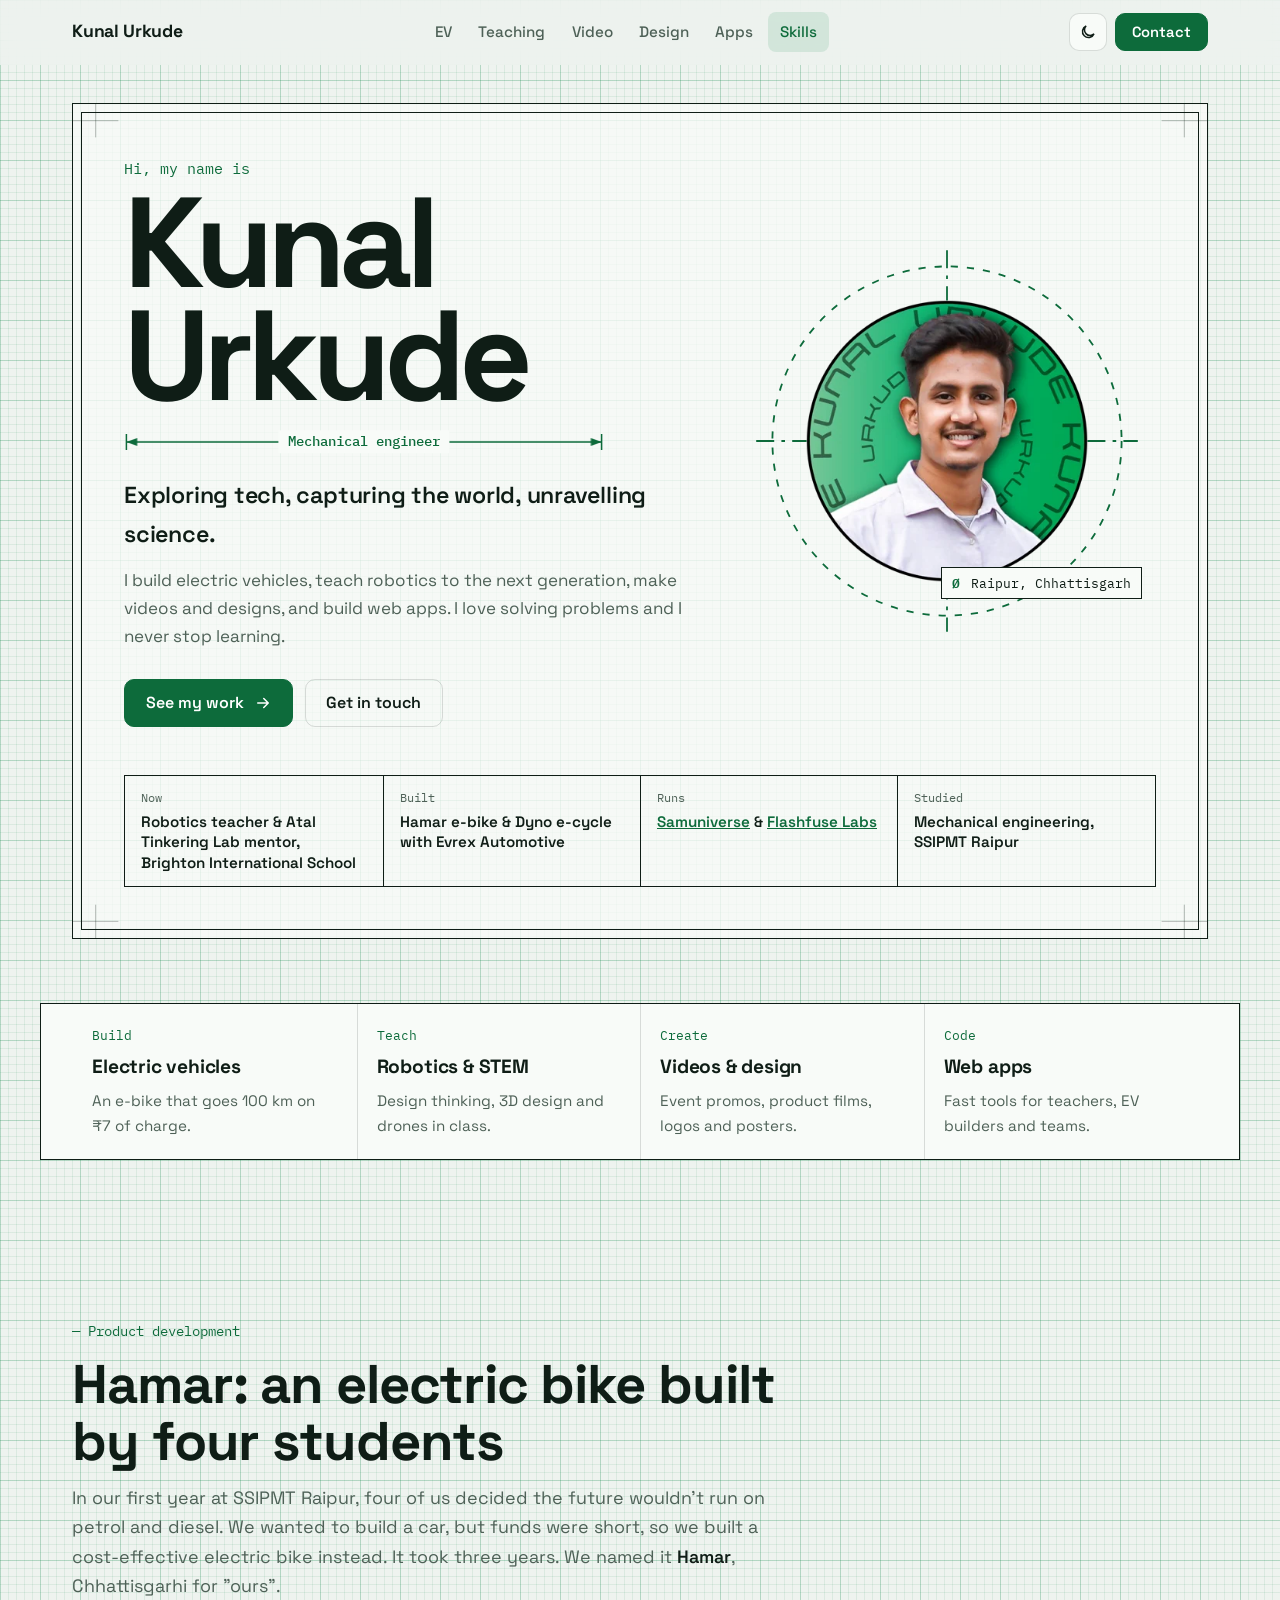
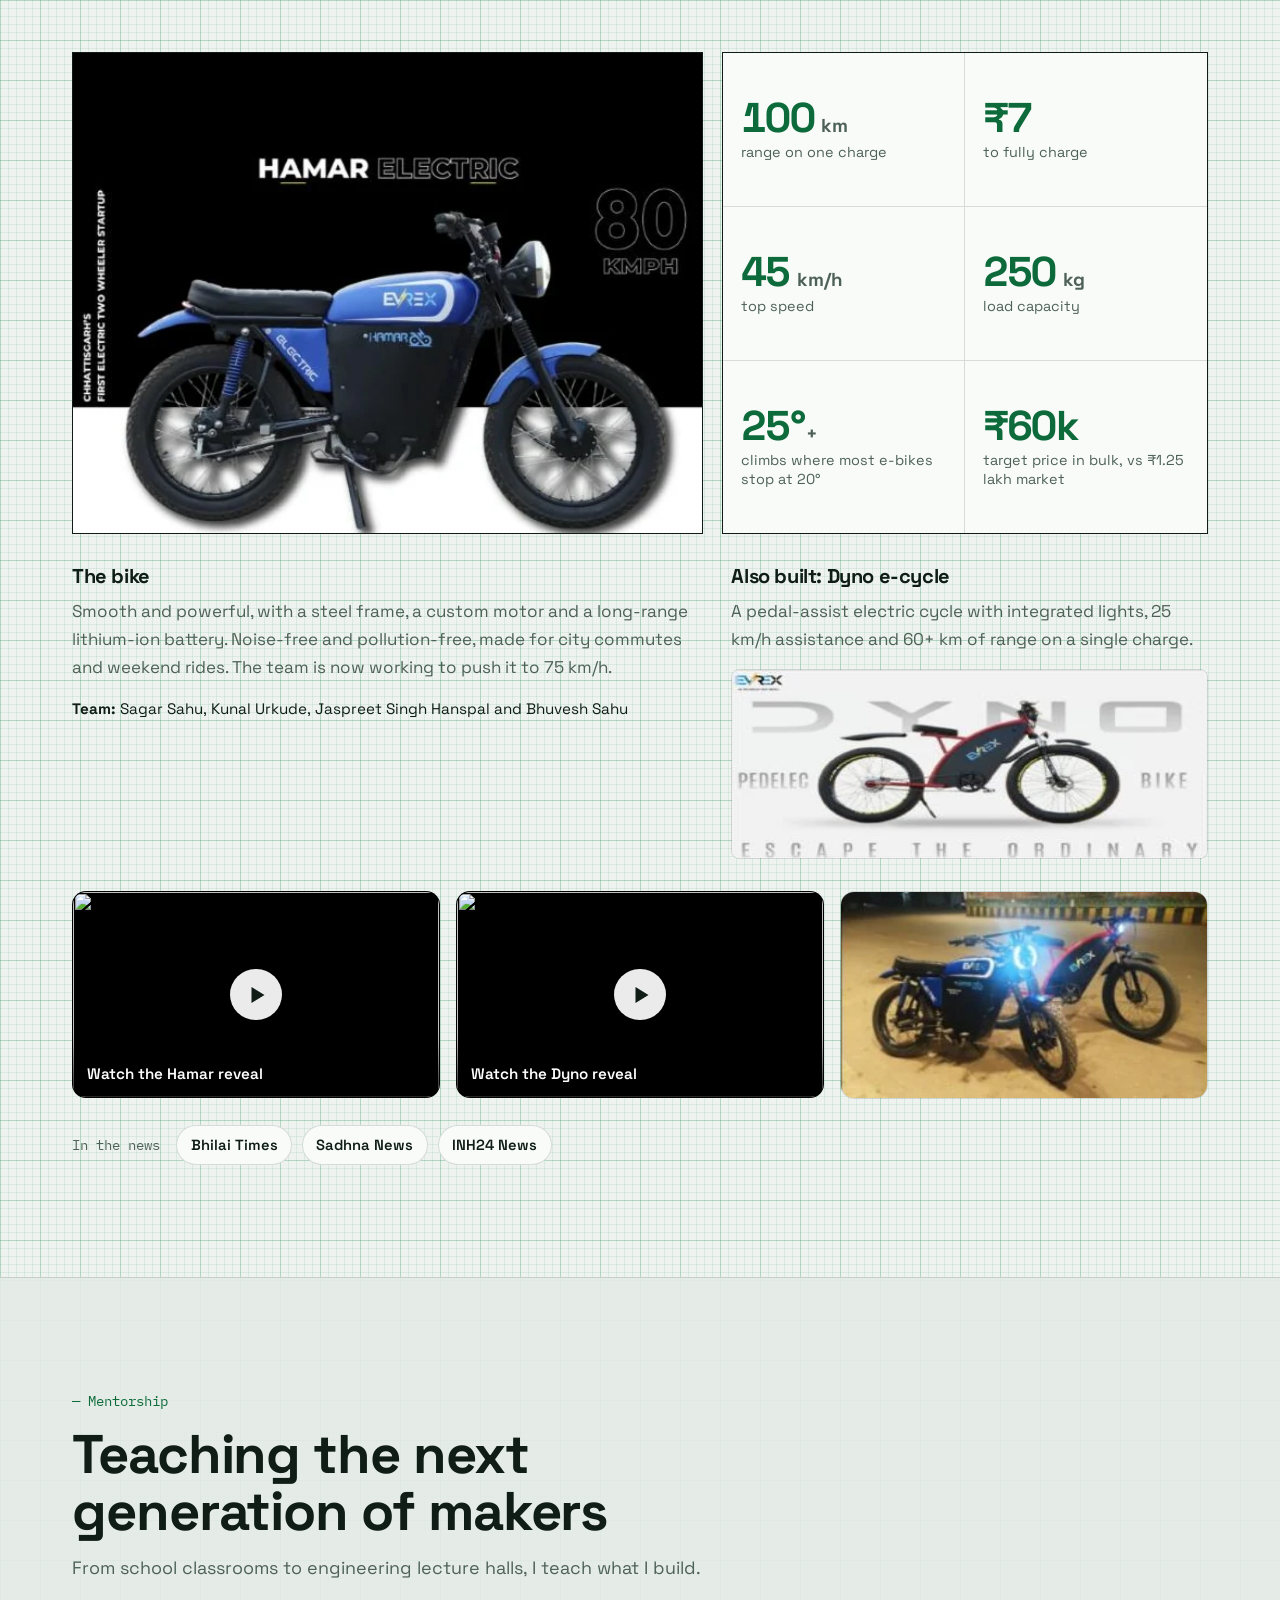
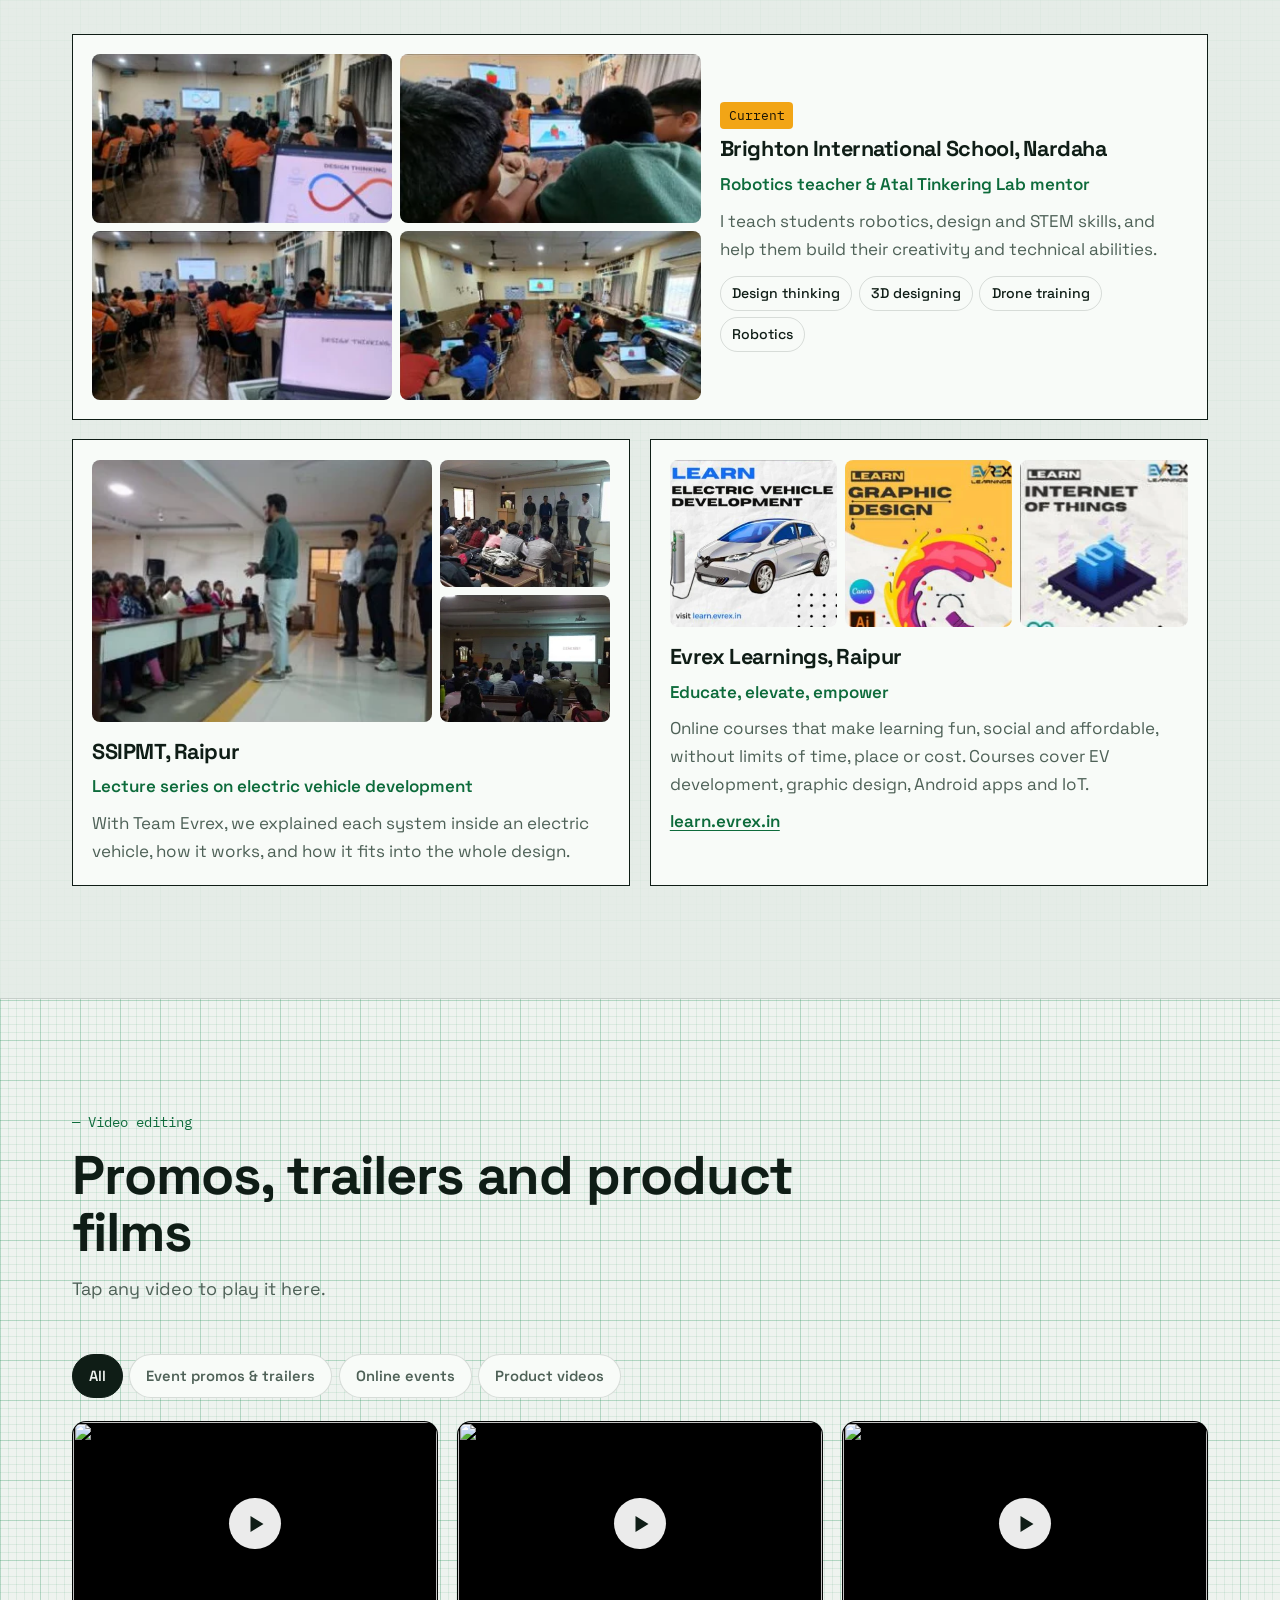
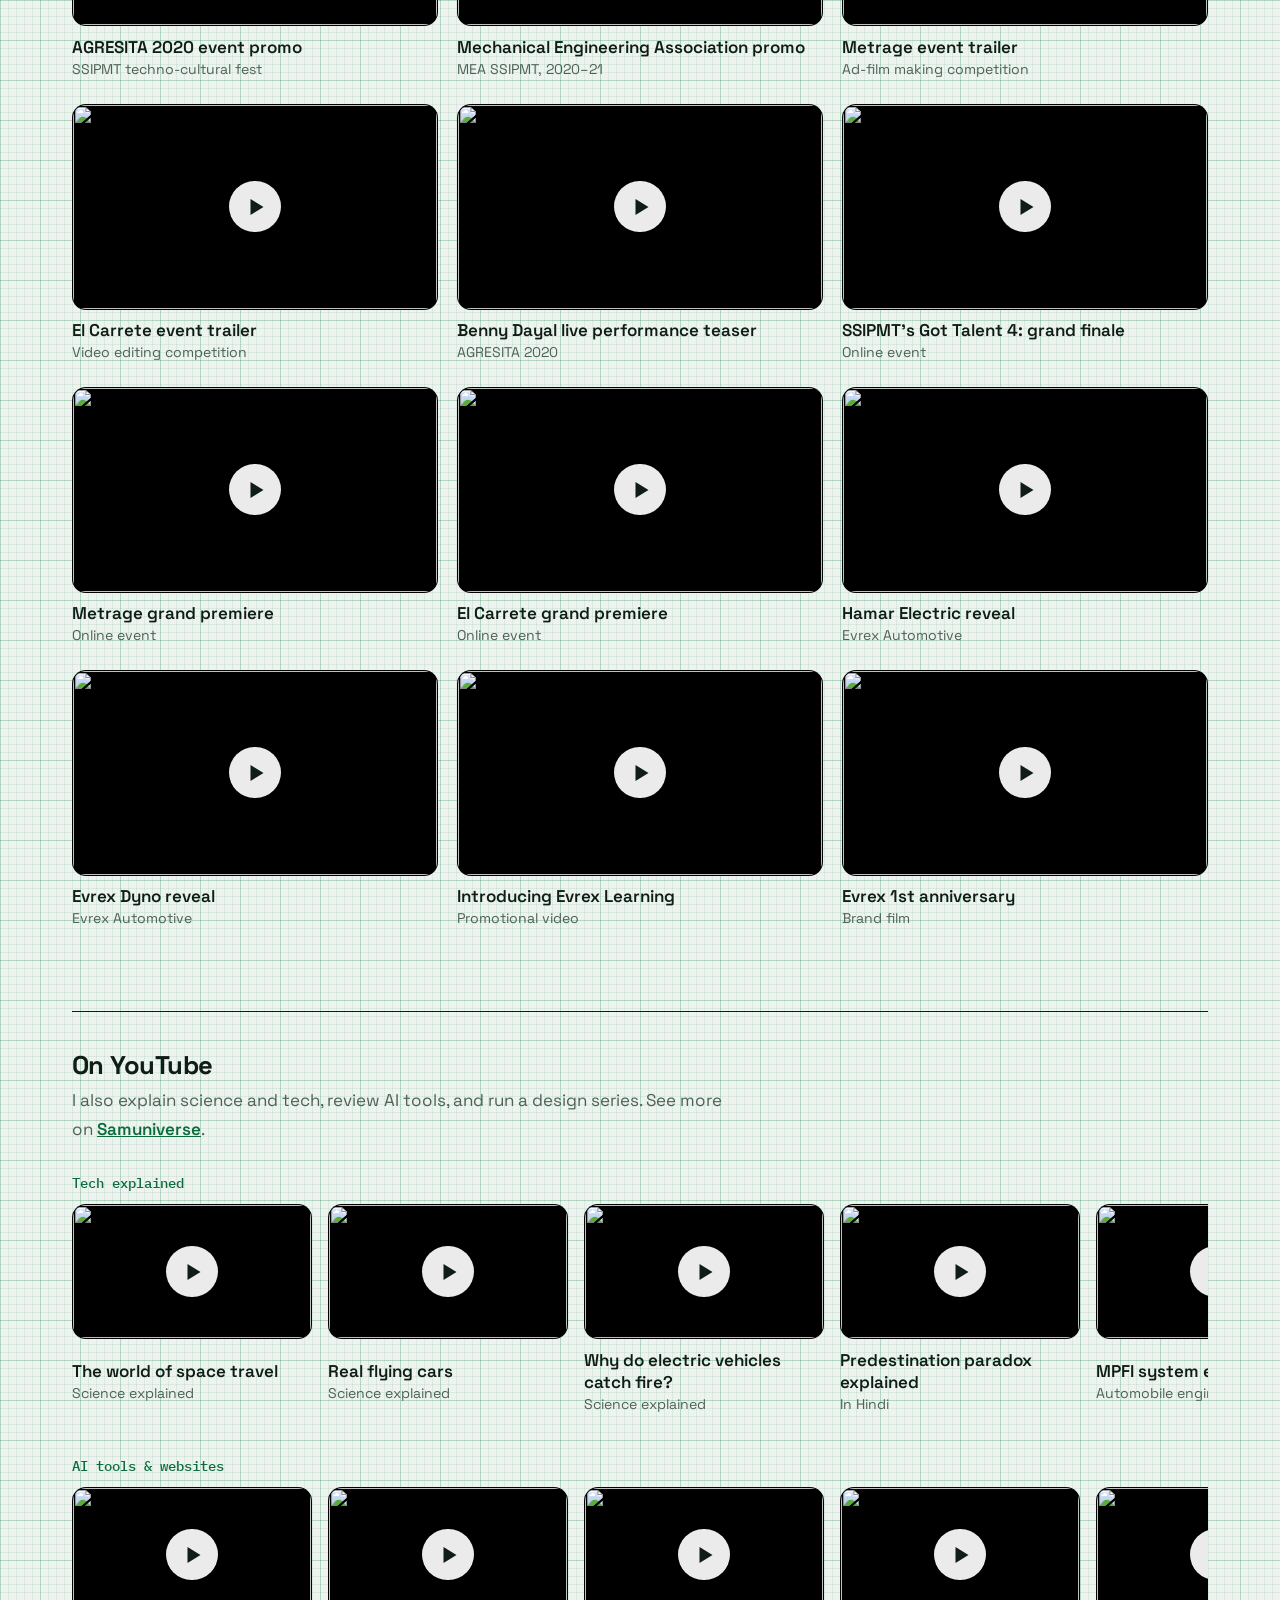
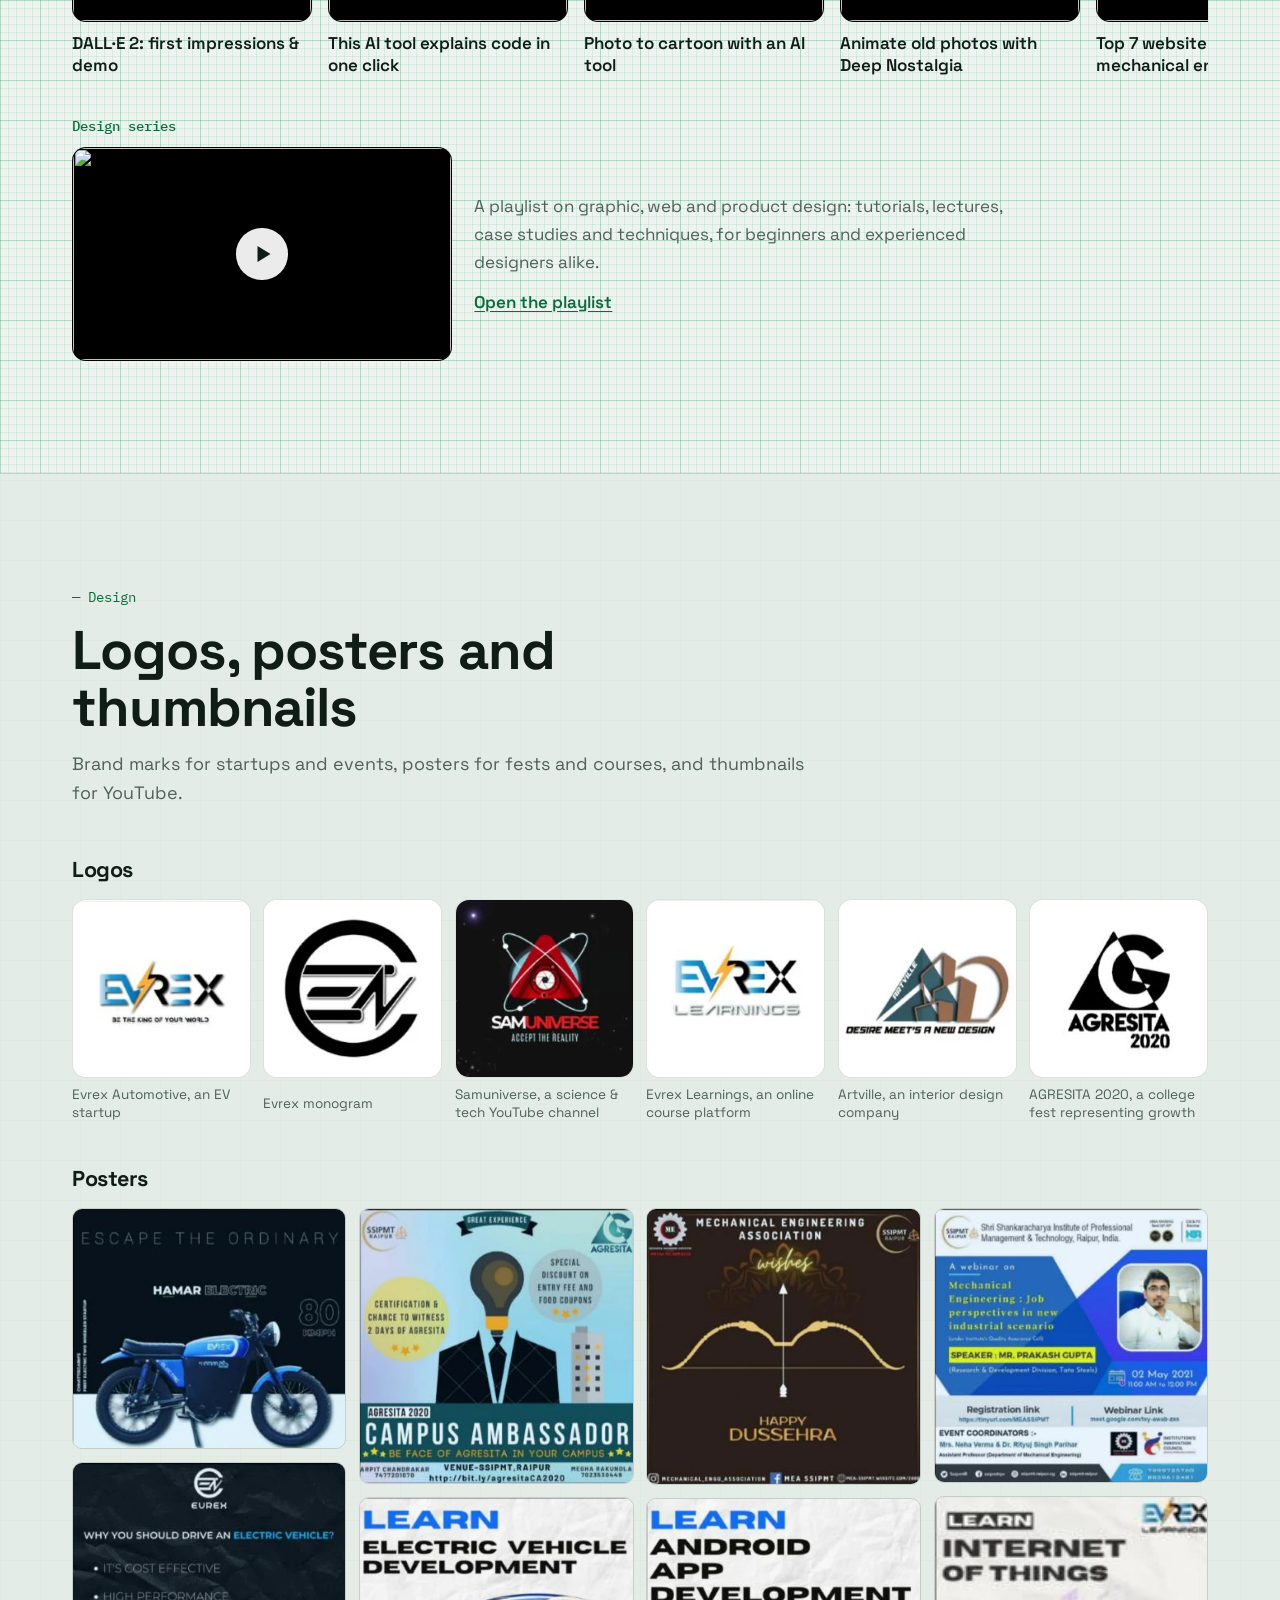
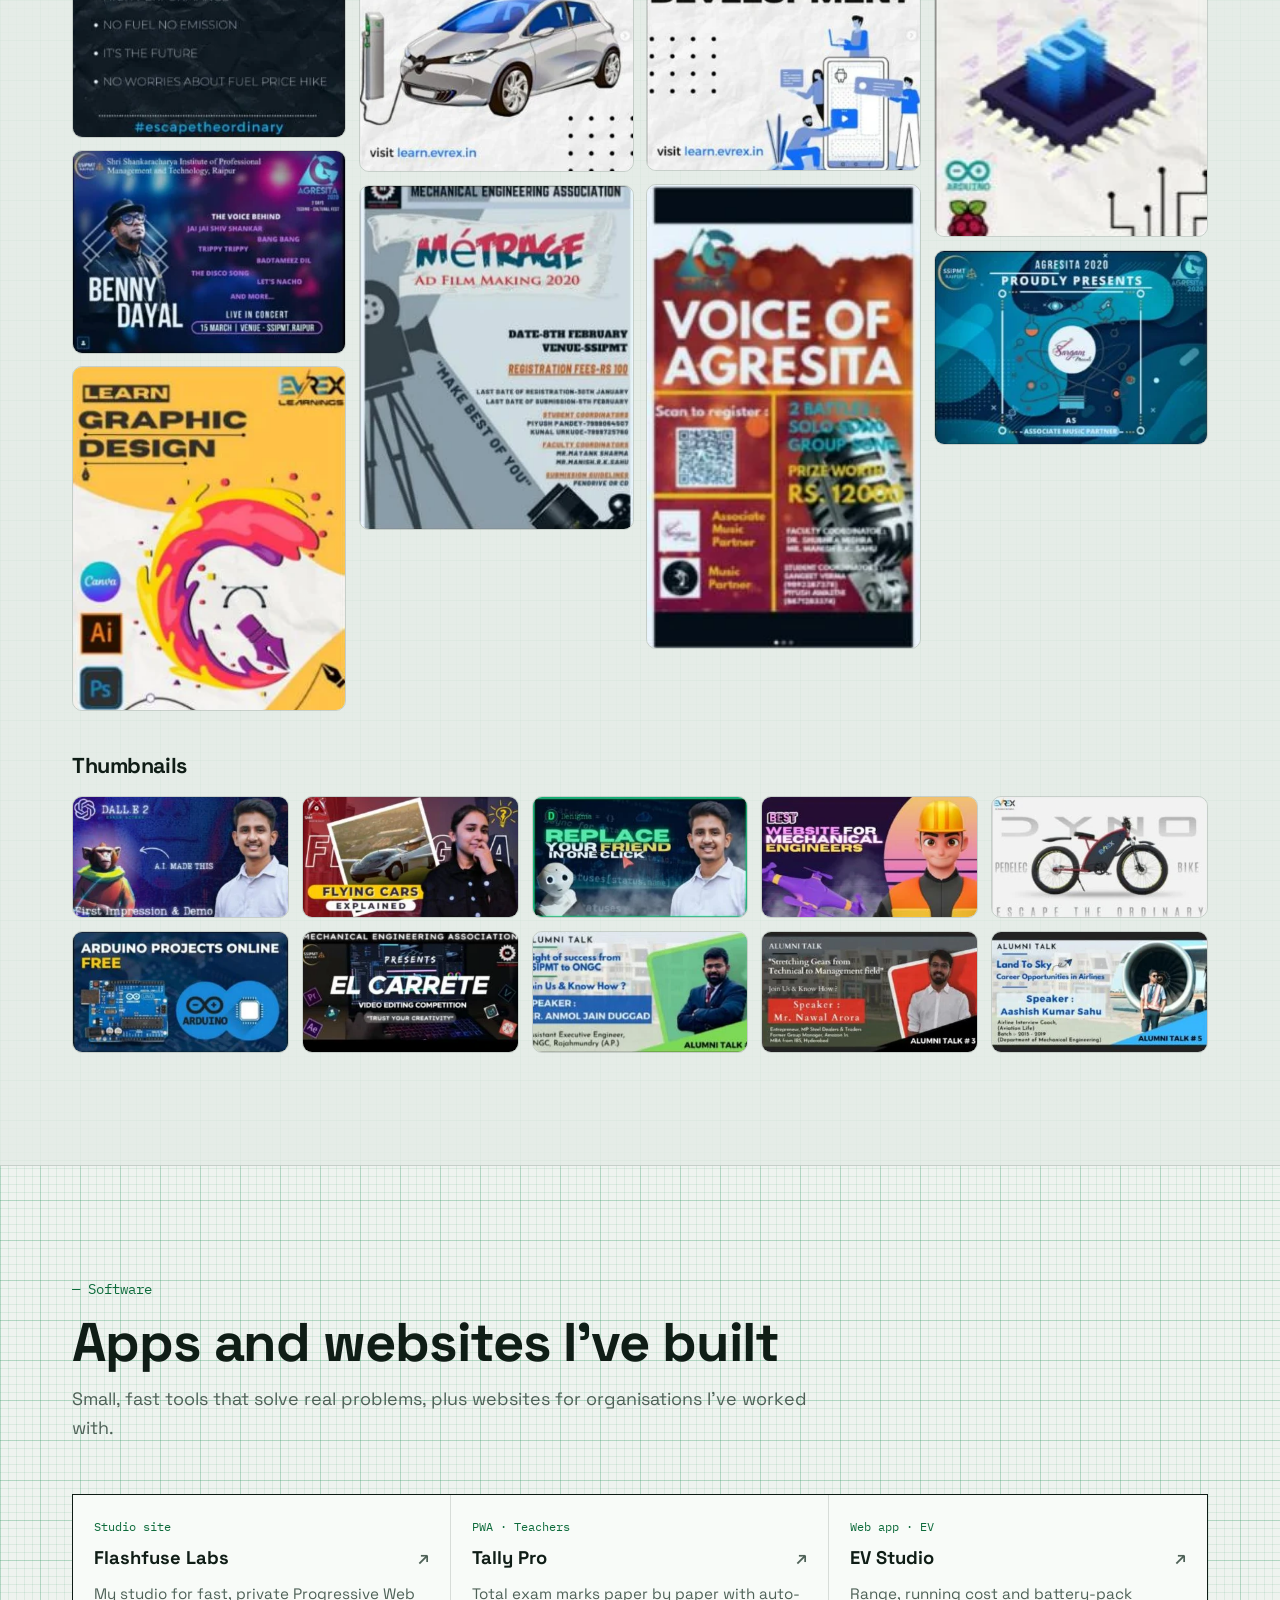
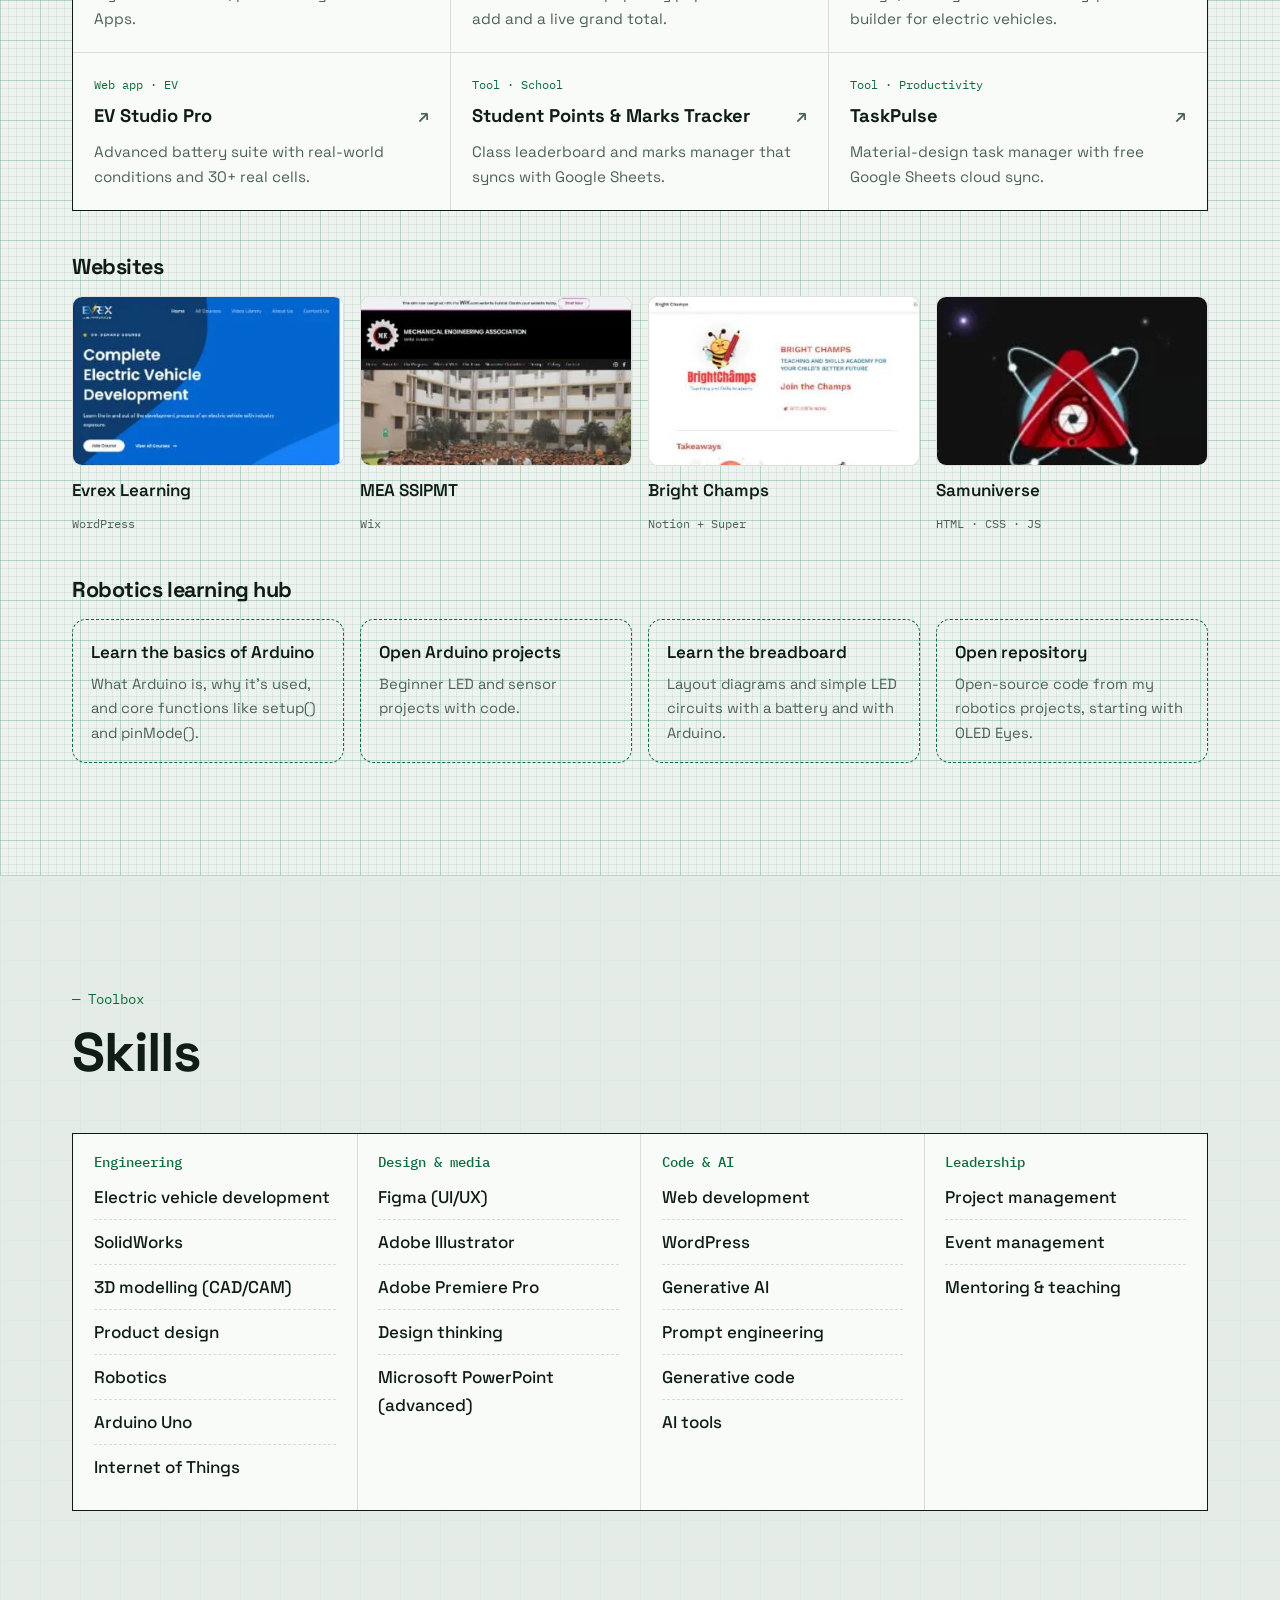
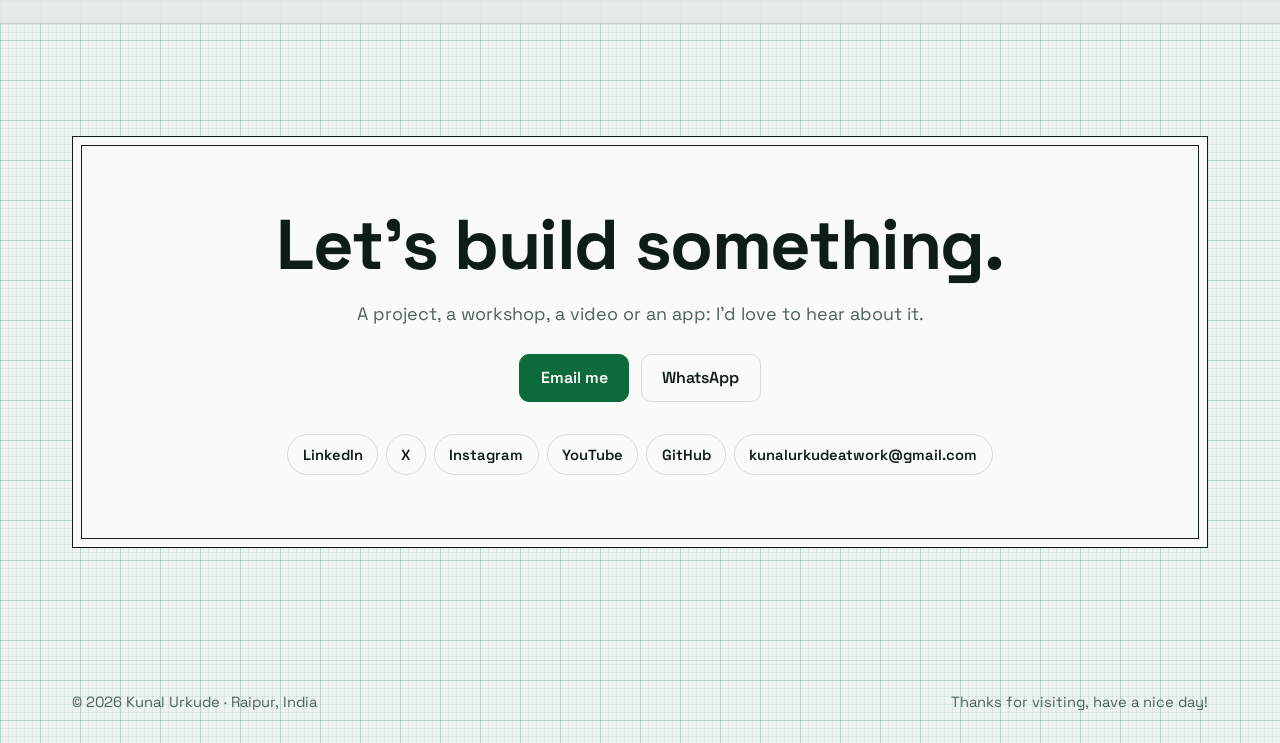
==== index.html @ 875d07e8 "Launch portfolio site Single-page portfolio rebuilt from the Notion site: EV product development (Ha" ====
<!doctype html>
<html lang="en">
<head>
  <meta charset="utf-8" />
  <meta name="viewport" content="width=device-width, initial-scale=1, viewport-fit=cover" />
  <title>Kunal Urkude — Mechanical engineer, maker & educator</title>
  <meta name="description" content="Kunal Urkude is a mechanical engineer from Raipur who builds electric vehicles, teaches robotics, makes videos and designs, and builds web apps. Exploring tech, capturing the world, unravelling science." />
  <meta name="author" content="Kunal Urkude" />
  <link rel="canonical" href="https://kunalurkude.github.io/Portfolio/" />
  <meta name="theme-color" content="#EEF3EF" media="(prefers-color-scheme: light)" />
  <meta name="theme-color" content="#08130D" media="(prefers-color-scheme: dark)" />
  <meta name="color-scheme" content="light dark" />

  <meta property="og:type" content="profile" />
  <meta property="og:title" content="Kunal Urkude — Mechanical engineer, maker & educator" />
  <meta property="og:description" content="I build electric vehicles, teach robotics, make videos and designs, and build web apps." />
  <meta property="og:image" content="https://kunalurkude.github.io/Portfolio/assets/og-image.jpg" />
  <meta property="og:url" content="https://kunalurkude.github.io/Portfolio/" />
  <meta name="twitter:card" content="summary_large_image" />

  <link rel="icon" href="assets/favicon.png" type="image/png" />
  <link rel="apple-touch-icon" href="assets/apple-touch-icon.png" />
  <link rel="preconnect" href="https://fonts.googleapis.com" />
  <link rel="preconnect" href="https://fonts.gstatic.com" crossorigin />
  <link href="https://fonts.googleapis.com/css2?family=Space+Grotesk:wght@400;500;600;700&family=IBM+Plex+Mono:wght@400;500&display=swap" rel="stylesheet" />
  <link rel="stylesheet" href="css/style.css?v=1" />
  <script>try{const t=localStorage.getItem("ku-theme");if(t)document.documentElement.dataset.theme=t}catch(e){}</script>

  <script type="application/ld+json">
  {
    "@context": "https://schema.org",
    "@type": "Person",
    "name": "Kunal Urkude",
    "jobTitle": "Mechanical engineer, Robotics teacher & Atal Tinkering Lab mentor",
    "address": { "@type": "PostalAddress", "addressLocality": "Raipur", "addressRegion": "Chhattisgarh", "addressCountry": "IN" },
    "alumniOf": "Shri Shankaracharya Institute of Professional Management and Technology, Raipur",
    "url": "https://kunalurkude.github.io/Portfolio/",
    "sameAs": ["https://www.linkedin.com/in/kunalurkude", "https://twitter.com/kunalurkude7", "https://instagram.com/kunal_mov", "https://github.com/kunalurkude", "https://www.youtube.com/channel/UCiCt3Yi_ekvfp7gOpF6hScQ"]
  }
  </script>
</head>
<body>
  <a class="skip" href="#main">Skip to content</a>

  <header class="nav" id="nav">
    <div class="wrap nav__inner">
      <a class="nav__name" href="#top">Kunal Urkude</a>
      <nav class="nav__links" aria-label="Sections">
        <a href="#ev">EV</a>
        <a href="#teaching">Teaching</a>
        <a href="#media">Video</a>
        <a href="#design">Design</a>
        <a href="#apps">Apps</a>
        <a href="#skills">Skills</a>
      </nav>
      <div class="nav__end">
        <button class="icon-btn" id="themeBtn" aria-label="Switch to dark theme">
          <svg viewBox="0 0 24 24" class="i-moon"><path d="M20 14.5A8 8 0 1 1 9.5 4a6.5 6.5 0 0 0 10.5 10.5z"/></svg>
          <svg viewBox="0 0 24 24" class="i-sun"><circle cx="12" cy="12" r="4"/><path d="M12 2v2M12 20v2M4.9 4.9l1.4 1.4M17.7 17.7l1.4 1.4M2 12h2M20 12h2M4.9 19.1l1.4-1.4M17.7 6.3l1.4-1.4"/></svg>
        </button>
        <a class="btn btn--sm" href="#contact">Contact</a>
        <button class="icon-btn burger" id="burger" aria-label="Open menu" aria-expanded="false" aria-controls="menu"><span></span><span></span></button>
      </div>
    </div>
    <nav class="menu" id="menu" hidden aria-label="Mobile">
      <a href="#ev">EV projects</a><a href="#teaching">Teaching</a><a href="#media">Video</a><a href="#design">Design</a><a href="#apps">Apps</a><a href="#skills">Skills</a><a href="#contact">Contact</a>
    </nav>
  </header>

  <main id="main">
    <!-- HERO: a drawing sheet -->
    <section class="hero" id="top">
      <div class="wrap">
        <div class="sheet">
          <svg class="sheet__marks" aria-hidden="true" preserveAspectRatio="none" viewBox="0 0 100 100"><path d="M2 0v4M0 2h4M98 0v4M100 2h-4M2 100v-4M0 98h4M98 100v-4M100 98h-4"/></svg>

          <div class="hero__grid">
            <div class="hero__copy">
              <p class="hello">Hi, my name is</p>
              <h1 class="hero__name">Kunal<br />Urkude</h1>
              <!-- dimension line under the name -->
              <div class="dim" aria-hidden="true">
                <svg viewBox="0 0 400 24" preserveAspectRatio="none"><path class="dim__line" d="M2 12H398M2 4v16M398 4v16"/><path class="dim__arrow" d="M2 12l9-4v8zM398 12l-9-4v8z"/></svg>
                <span>Mechanical engineer</span>
              </div>
              <p class="hero__tag">Exploring tech, capturing the world, unravelling science.</p>
              <p class="hero__lede">I build electric vehicles, teach robotics to the next generation, make videos and designs, and build web apps. I love solving problems and I never stop learning.</p>
              <div class="hero__ctas">
                <a class="btn" href="#ev">See my work <svg viewBox="0 0 24 24"><path d="M5 12h14M13 6l6 6-6 6"/></svg></a>
                <a class="btn btn--ghost" href="#contact">Get in touch</a>
              </div>
            </div>

            <figure class="portrait">
              <svg class="portrait__marks" viewBox="0 0 200 200" aria-hidden="true"><circle cx="100" cy="100" r="97"/><path d="M100 -6v28M100 178v28M-6 100h28M178 100h28"/></svg>
              <img src="assets/kunal.webp" alt="Kunal Urkude smiling, in a white shirt" width="400" height="400" />
              <figcaption class="leader"><span>Ø</span> Raipur, Chhattisgarh</figcaption>
            </figure>
          </div>

          <!-- title block, like the corner of an engineering drawing -->
          <dl class="titleblock">
            <div><dt>Now</dt><dd>Robotics teacher &amp; Atal Tinkering Lab mentor, Brighton International School</dd></div>
            <div><dt>Built</dt><dd>Hamar e-bike &amp; Dyno e-cycle with Evrex Automotive</dd></div>
            <div><dt>Runs</dt><dd><a href="https://kunalurkude.github.io/Samuniverse/">Samuniverse</a> &amp; <a href="https://kunalurkude.github.io/flashfuse/">Flashfuse Labs</a></dd></div>
            <div><dt>Studied</dt><dd>Mechanical engineering, SSIPMT Raipur</dd></div>
          </dl>
        </div>
      </div>
    </section>

    <!-- WHAT I DO -->
    <section class="section section--tight" aria-label="What I do">
      <div class="wrap hats">
        <a class="hat" href="#ev"><span class="hat__k">Build</span><strong>Electric vehicles</strong><span>An e-bike that goes 100 km on ₹7 of charge.</span></a>
        <a class="hat" href="#teaching"><span class="hat__k">Teach</span><strong>Robotics &amp; STEM</strong><span>Design thinking, 3D design and drones in class.</span></a>
        <a class="hat" href="#media"><span class="hat__k">Create</span><strong>Videos &amp; design</strong><span>Event promos, product films, logos and posters.</span></a>
        <a class="hat" href="#apps"><span class="hat__k">Code</span><strong>Web apps</strong><span>Fast tools for teachers, EV builders and teams.</span></a>
      </div>
    </section>

    <!-- EV -->
    <section class="section" id="ev">
      <div class="wrap">
        <header class="head">
          <p class="kicker">Product development</p>
          <h2 class="h2">Hamar: an electric bike built by four students</h2>
          <p class="lede">In our first year at SSIPMT Raipur, four of us decided the future wouldn't run on petrol and diesel. We wanted to build a car, but funds were short, so we built a cost-effective electric bike instead. It took three years. We named it <em>Hamar</em>, Chhattisgarhi for "ours".</p>
        </header>

        <div class="case">
          <figure class="case__hero">
            <img src="assets/work/hamar.webp" alt="Hamar Electric, a blue Evrex electric motorbike" width="579" height="442" loading="lazy" />
          </figure>
          <div class="specs" role="list" aria-label="Hamar specifications">
            <div role="listitem"><b>100<small> km</small></b><span>range on one charge</span></div>
            <div role="listitem"><b>₹7</b><span>to fully charge</span></div>
            <div role="listitem"><b>45<small> km/h</small></b><span>top speed</span></div>
            <div role="listitem"><b>250<small> kg</small></b><span>load capacity</span></div>
            <div role="listitem"><b>25°<small>+</small></b><span>climbs where most e-bikes stop at 20°</span></div>
            <div role="listitem"><b>₹60k</b><span>target price in bulk, vs ₹1.25 lakh market</span></div>
          </div>
        </div>

        <div class="case-notes">
          <div>
            <h3>The bike</h3>
            <p>Smooth and powerful, with a steel frame, a custom motor and a long-range lithium-ion battery. Noise-free and pollution-free, made for city commutes and weekend rides. The team is now working to push it to 75 km/h.</p>
            <p class="team"><b>Team:</b> Sagar Sahu, Kunal Urkude, Jaspreet Singh Hanspal and Bhuvesh Sahu</p>
          </div>
          <div>
            <h3>Also built: Dyno e-cycle</h3>
            <p>A pedal-assist electric cycle with integrated lights, 25 km/h assistance and 60+ km of range on a single charge.</p>
            <img class="case-notes__img" src="assets/work/dyno.webp" alt="Evrex Dyno pedelec electric cycle" width="340" height="190" loading="lazy" />
          </div>
        </div>

        <div class="strip3">
          <button class="vcard" data-yt="U471wYBcINE" data-title="Hamar Electric reveal"><img src="https://i.ytimg.com/vi/U471wYBcINE/hqdefault.jpg" alt="" loading="lazy" /><span class="vcard__play"></span><span class="vcard__t">Watch the Hamar reveal</span></button>
          <button class="vcard" data-yt="xguco9tBNP4" data-title="Evrex Dyno reveal"><img src="https://i.ytimg.com/vi/xguco9tBNP4/hqdefault.jpg" alt="" loading="lazy" /><span class="vcard__play"></span><span class="vcard__t">Watch the Dyno reveal</span></button>
          <figure class="photo"><img src="assets/work/hamar-dyno-night.webp" alt="Hamar and Dyno parked at night with headlights on" width="306" height="228" loading="lazy" /></figure>
        </div>

        <div class="press">
          <p class="press__label">In the news</p>
          <a href="https://www.youtube.com/watch?v=X3bOM7lhWW8" target="_blank" rel="noopener">Bhilai Times</a>
          <a href="https://drive.google.com/file/d/150WWMIWDZ9TyK5T0y2TUC4wRJQJ6uIi4/view?usp=sharing" target="_blank" rel="noopener">Sadhna News</a>
          <a href="https://drive.google.com/file/d/1zXjqAypO81PN0Yun9saUqKymmYkRfyB6/view?usp=sharing" target="_blank" rel="noopener">INH24 News</a>
        </div>
      </div>
    </section>

    <!-- TEACHING -->
    <section class="section section--alt" id="teaching">
      <div class="wrap">
        <header class="head">
          <p class="kicker">Mentorship</p>
          <h2 class="h2">Teaching the next generation of makers</h2>
          <p class="lede">From school classrooms to engineering lecture halls, I teach what I build.</p>
        </header>

        <div class="teach">
          <article class="teach__item teach__item--lead">
            <div class="gallery gallery--4">
              <img src="assets/teach/brighton-1.webp" alt="Students in a design thinking class at Brighton International School" loading="lazy" width="333" height="186" />
              <img src="assets/teach/brighton-3.webp" alt="Students working on 3D designs on a laptop" loading="lazy" width="333" height="186" />
              <img src="assets/teach/brighton-2.webp" alt="Classroom with a design thinking slide" loading="lazy" width="333" height="186" />
              <img src="assets/teach/brighton-4.webp" alt="Students at laptops in the tinkering lab" loading="lazy" width="333" height="186" />
            </div>
            <div class="teach__body">
              <p class="when">Current</p>
              <h3>Brighton International School, Nardaha</h3>
              <p class="role">Robotics teacher &amp; Atal Tinkering Lab mentor</p>
              <p>I teach students robotics, design and STEM skills, and help them build their creativity and technical abilities.</p>
              <ul class="chips"><li>Design thinking</li><li>3D designing</li><li>Drone training</li><li>Robotics</li></ul>
            </div>
          </article>

          <article class="teach__item">
            <div class="gallery gallery--3">
              <img src="assets/teach/ssipmt-1.webp" alt="Team Evrex lecturing students at SSIPMT" loading="lazy" width="333" height="249" />
              <img src="assets/teach/ssipmt-2.webp" alt="Team Evrex presenting in a classroom" loading="lazy" width="333" height="249" />
              <img src="assets/teach/ssipmt-3.webp" alt="Lecture hall with an EV presentation on screen" loading="lazy" width="333" height="249" />
            </div>
            <div class="teach__body">
              <h3>SSIPMT, Raipur</h3>
              <p class="role">Lecture series on electric vehicle development</p>
              <p>With Team Evrex, we explained each system inside an electric vehicle, how it works, and how it fits into the whole design.</p>
            </div>
          </article>

          <article class="teach__item">
            <div class="gallery gallery--posters">
              <img src="assets/design/poster-learn-ev.webp" alt="Learn electric vehicle development course poster" loading="lazy" />
              <img src="assets/design/poster-learn-graphic-design.webp" alt="Learn graphic design course poster" loading="lazy" />
              <img src="assets/design/poster-learn-iot.webp" alt="Learn Internet of Things course poster" loading="lazy" />
            </div>
            <div class="teach__body">
              <h3>Evrex Learnings, Raipur</h3>
              <p class="role">Educate, elevate, empower</p>
              <p>Online courses that make learning fun, social and affordable, without limits of time, place or cost. Courses cover EV development, graphic design, Android apps and IoT.</p>
              <a class="link" href="https://learn.evrex.in/" target="_blank" rel="noopener">learn.evrex.in</a>
            </div>
          </article>
        </div>
      </div>
    </section>

    <!-- VIDEO -->
    <section class="section" id="media">
      <div class="wrap">
        <header class="head">
          <p class="kicker">Video editing</p>
          <h2 class="h2">Promos, trailers and product films</h2>
          <p class="lede">Tap any video to play it here.</p>
        </header>
        <div class="tabs" role="tablist" aria-label="Video categories" id="videoTabs"></div>
        <div class="vgrid" id="videoGrid"></div>

        <div class="channel">
          <div class="channel__head">
            <h3>On YouTube</h3>
            <p>I also explain science and tech, review AI tools, and run a design series. See more on <a href="https://kunalurkude.github.io/Samuniverse/">Samuniverse</a>.</p>
          </div>
          <h4 class="sub">Tech explained</h4>
          <div class="vrow" id="explainers"></div>
          <h4 class="sub">AI tools &amp; websites</h4>
          <div class="vrow" id="aiVideos"></div>
          <h4 class="sub">Design series</h4>
          <div class="series">
            <button class="vcard" data-yt="QusLx4QMxOQ" data-title="Why is design important? Episode 1"><img src="https://i.ytimg.com/vi/QusLx4QMxOQ/hqdefault.jpg" alt="" loading="lazy" /><span class="vcard__play"></span></button>
            <div>
              <p>A playlist on graphic, web and product design: tutorials, lectures, case studies and techniques, for beginners and experienced designers alike.</p>
              <a class="link" href="https://www.youtube.com/playlist?list=PLbzgg1GuNEKTQ4NoSkpMSBcY4HU68FoLZ" target="_blank" rel="noopener">Open the playlist</a>
            </div>
          </div>
        </div>
      </div>
    </section>

    <!-- DESIGN -->
    <section class="section section--alt" id="design">
      <div class="wrap">
        <header class="head">
          <p class="kicker">Design</p>
          <h2 class="h2">Logos, posters and thumbnails</h2>
          <p class="lede">Brand marks for startups and events, posters for fests and courses, and thumbnails for YouTube.</p>
        </header>
        <h3 class="h3">Logos</h3>
        <div class="logos" id="logos"></div>
        <h3 class="h3">Posters</h3>
        <div class="posters" id="posters"></div>
        <h3 class="h3">Thumbnails</h3>
        <div class="thumbs" id="thumbs"></div>
      </div>
    </section>

    <!-- APPS -->
    <section class="section" id="apps">
      <div class="wrap">
        <header class="head">
          <p class="kicker">Software</p>
          <h2 class="h2">Apps and websites I've built</h2>
          <p class="lede">Small, fast tools that solve real problems, plus websites for organisations I've worked with.</p>
        </header>
        <div class="apps" id="appList"></div>
        <h3 class="h3">Websites</h3>
        <div class="sites" id="siteList"></div>
        <h3 class="h3">Robotics learning hub</h3>
        <div class="robo" id="robotics"></div>
      </div>
    </section>

    <!-- SKILLS -->
    <section class="section section--alt" id="skills">
      <div class="wrap">
        <header class="head">
          <p class="kicker">Toolbox</p>
          <h2 class="h2">Skills</h2>
        </header>
        <div class="skills" id="skillList"></div>
      </div>
    </section>

    <!-- CONTACT -->
    <section class="section contact" id="contact">
      <div class="wrap">
        <div class="contact__card">
          <h2 class="h2">Let's build something.</h2>
          <p class="lede">A project, a workshop, a video or an app: I'd love to hear about it.</p>
          <div class="contact__actions">
            <a class="btn" id="mailBtn" href="#">Email me</a>
            <a class="btn btn--ghost" id="waBtn" href="#" target="_blank" rel="noopener">WhatsApp</a>
          </div>
          <ul class="socials" id="socials"></ul>
        </div>
      </div>
    </section>
  </main>

  <footer class="footer">
    <div class="wrap footer__inner">
      <p>© <span id="year"></span> Kunal Urkude · Raipur, India</p>
      <p>Thanks for visiting, have a nice day!</p>
    </div>
  </footer>

  <dialog class="modal" id="modal" aria-label="Video player">
    <button class="modal__close" id="modalClose" aria-label="Close video"><svg viewBox="0 0 24 24"><path d="M6 6l12 12M18 6 6 18"/></svg></button>
    <div class="modal__frame" id="modalFrame"></div>
    <p class="modal__title" id="modalTitle"></p>
  </dialog>

  <dialog class="lightbox" id="lightbox" aria-label="Image viewer">
    <button class="modal__close" id="lbClose" aria-label="Close image"><svg viewBox="0 0 24 24"><path d="M6 6l12 12M18 6 6 18"/></svg></button>
    <img id="lbImg" alt="" />
  </dialog>

  <script src="js/data.js?v=1"></script>
  <script src="js/main.js?v=1"></script>
</body>
</html>
---- css/style.css ----
/* ============================================================
   Kunal Urkude — portfolio
   Concept: an engineering drawing sheet. Drafting paper with a
   fine grid, green "ink" taken from Kunal's profile photo, an
   amber accent from the Evrex lightning bolt, dimension lines
   and a title block. Light = paper, dark = blueprint.
   ============================================================ */

:root {
  --paper: #EEF3EF;
  --paper-2: #E4ECE6;
  --card: #F8FBF8;
  --ink: #0F1D16;
  --muted: #4E6157;
  --green: #148A4E;
  --green-ink: #0D6B3B;      /* AA on paper */
  --amber: #F2A516;
  --grid: rgba(20, 138, 78, .09);
  --grid-strong: rgba(20, 138, 78, .2);
  --line: rgba(15, 29, 22, .14);
  --shadow: 0 1px 0 rgba(255,255,255,.7) inset, 0 18px 40px -26px rgba(15, 29, 22, .35);

  --display: "Space Grotesk", "Segoe UI", system-ui, sans-serif;
  --mono: "IBM Plex Mono", ui-monospace, monospace;
  --ease: cubic-bezier(.32, .72, 0, 1);
  --ease-out: cubic-bezier(.22, 1, .36, 1);
  --r: 14px;
  --max: 1200px;
  --gutter: clamp(1rem, 4vw, 2rem);
}
@media (prefers-color-scheme: dark) {
  :root:not([data-theme="light"]) {
    --paper: #08130D; --paper-2: #0C1B13; --card: #0F2118; --ink: #E3F1E8; --muted: #9DB5A7;
    --green: #3DD68C; --green-ink: #57E19C; --grid: rgba(61, 214, 140, .07); --grid-strong: rgba(61, 214, 140, .18);
    --line: rgba(227, 241, 232, .14); --shadow: 0 18px 40px -26px rgba(0, 0, 0, .8);
  }
}
:root[data-theme="dark"] {
  --paper: #08130D; --paper-2: #0C1B13; --card: #0F2118; --ink: #E3F1E8; --muted: #9DB5A7;
  --green: #3DD68C; --green-ink: #57E19C; --grid: rgba(61, 214, 140, .07); --grid-strong: rgba(61, 214, 140, .18);
  --line: rgba(227, 241, 232, .14); --shadow: 0 18px 40px -26px rgba(0, 0, 0, .8);
}

*, *::before, *::after { box-sizing: border-box; }
html { -webkit-tap-highlight-color: transparent; -webkit-text-size-adjust: 100%; scroll-behavior: smooth; scroll-padding-top: 5rem; }
body {
  margin: 0; color: var(--ink); background-color: var(--paper);
  /* drafting grid: fine 8px + bold 40px */
  background-image:
    linear-gradient(var(--grid-strong) 1px, transparent 1px), linear-gradient(90deg, var(--grid-strong) 1px, transparent 1px),
    linear-gradient(var(--grid) 1px, transparent 1px), linear-gradient(90deg, var(--grid) 1px, transparent 1px);
  background-size: 40px 40px, 40px 40px, 8px 8px, 8px 8px;
  font: 400 1.0625rem/1.65 var(--display);
  overflow-x: hidden; -webkit-font-smoothing: antialiased;
  transition: background-color .4s var(--ease-out), color .4s var(--ease-out);
}
img, svg { display: block; max-width: 100%; }
a { color: inherit; }
h1, h2, h3, h4 { margin: 0; font-weight: 700; letter-spacing: -.02em; line-height: 1.05; }
p { margin: 0; }
button { font: inherit; color: inherit; }
button, a { touch-action: manipulation; }
button, .btn { -webkit-user-select: none; user-select: none; }
:focus-visible { outline: 2px solid var(--amber); outline-offset: 3px; border-radius: 6px; }
::selection { background: var(--green); color: #fff; }
.wrap { width: 100%; max-width: var(--max); margin-inline: auto; padding-inline: var(--gutter); }
.skip { position: absolute; left: 1rem; top: -4rem; z-index: 100; background: var(--green); color: #fff; padding: .6rem 1rem; border-radius: 8px; text-decoration: none; }
.skip:focus { top: 1rem; }

/* ---------- Buttons ---------- */
.btn {
  display: inline-flex; align-items: center; gap: .6rem; min-height: 3rem; padding: .7rem 1.3rem;
  border: 1.5px solid var(--green-ink); border-radius: 10px; background: var(--green-ink); color: #fff;
  font: 600 1rem/1 var(--display); text-decoration: none; cursor: pointer;
  transition: transform .3s var(--ease), background-color .25s var(--ease-out), color .25s var(--ease-out);
}
:root[data-theme="dark"] .btn:not(.btn--ghost) { color: #06120B; }
@media (prefers-color-scheme: dark) { :root:not([data-theme="light"]) .btn:not(.btn--ghost) { color: #06120B; } }
.btn svg { width: 18px; height: 18px; fill: none; stroke: currentColor; stroke-width: 2; stroke-linecap: round; stroke-linejoin: round; transition: transform .3s var(--ease); }
.btn--ghost { background: transparent; color: var(--ink); border-color: var(--line); }
.btn--sm { min-height: 2.4rem; padding: .45rem 1rem; font-size: .92rem; }
.btn:active { transform: scale(.97); }
@media (hover: hover) and (pointer: fine) {
  .btn:hover { transform: translateY(-2px); }
  .btn:hover svg { transform: translateX(3px); }
  .btn--ghost:hover { border-color: var(--green-ink); color: var(--green-ink); }
}
.icon-btn { display: grid; place-items: center; width: 2.4rem; height: 2.4rem; border: 1.5px solid var(--line); border-radius: 10px; background: var(--card); cursor: pointer; }
.icon-btn svg { width: 18px; height: 18px; fill: none; stroke: currentColor; stroke-width: 2; stroke-linecap: round; }
.i-sun { display: none; }
:root[data-theme="dark"] .i-sun { display: block; } :root[data-theme="dark"] .i-moon { display: none; }
@media (prefers-color-scheme: dark) { :root:not([data-theme="light"]) .i-sun { display: block; } :root:not([data-theme="light"]) .i-moon { display: none; } }
.link { color: var(--green-ink); font-weight: 600; text-underline-offset: 3px; }

/* ---------- Nav ---------- */
.nav { position: sticky; top: 0; z-index: 50; background: color-mix(in srgb, var(--paper) 85%, transparent); -webkit-backdrop-filter: blur(12px); backdrop-filter: blur(12px); border-bottom: 1px solid transparent; transition: border-color .3s var(--ease-out); padding-top: env(safe-area-inset-top); }
.nav.is-scrolled { border-bottom-color: var(--line); }
.nav__inner { display: flex; align-items: center; justify-content: space-between; gap: 1rem; height: 4rem; }
.nav__name { font-weight: 700; font-size: 1.1rem; text-decoration: none; letter-spacing: -.01em; }
.nav__links { display: flex; gap: .15rem; }
.nav__links a { padding: .45rem .75rem; border-radius: 8px; color: var(--muted); text-decoration: none; font-weight: 500; font-size: .95rem; transition: color .2s var(--ease-out), background-color .2s var(--ease-out); }
.nav__links a.is-current { color: var(--green-ink); background: color-mix(in srgb, var(--green) 12%, transparent); }
@media (hover: hover) and (pointer: fine) { .nav__links a:hover { color: var(--ink); } }
.nav__end { display: flex; gap: .5rem; align-items: center; }
.burger { display: none; position: relative; }
.burger span { position: absolute; left: 50%; top: 50%; width: 16px; height: 2px; margin-left: -8px; background: currentColor; border-radius: 2px; transition: transform .4s var(--ease); }
.burger span:first-child { transform: translateY(-3.5px); } .burger span:last-child { transform: translateY(3.5px); }
.burger[aria-expanded="true"] span:first-child { transform: rotate(45deg); } .burger[aria-expanded="true"] span:last-child { transform: rotate(-45deg); }
.menu { display: grid; padding: .3rem var(--gutter) 1rem; border-bottom: 1px solid var(--line); }
.menu[hidden] { display: none; }
.menu a { padding: .85rem 0; border-bottom: 1px solid var(--line); text-decoration: none; font-weight: 600; font-size: 1.15rem; }

/* ---------- Hero sheet ---------- */
.hero { padding-block: clamp(1.2rem, 3vw, 2.5rem) clamp(2rem, 5vw, 4rem); }
.sheet {
  position: relative; padding: clamp(1.5rem, 4vw, 3.5rem);
  border: 1.5px solid var(--ink); outline: 1px solid var(--ink); outline-offset: -10px;
  background: color-mix(in srgb, var(--card) 75%, transparent);
}
.sheet__marks { position: absolute; inset: 0; width: 100%; height: 100%; pointer-events: none; }
.sheet__marks path { fill: none; stroke: var(--ink); stroke-width: .3; vector-effect: non-scaling-stroke; }
.hero__grid { display: grid; grid-template-columns: 1.35fr 1fr; gap: clamp(1.5rem, 4vw, 4rem); align-items: center; }
.hello { font-family: var(--mono); font-size: .95rem; color: var(--green-ink); }
.hero__name { margin-top: .4rem; font-size: clamp(3.4rem, 10vw, 8.2rem); line-height: .88; letter-spacing: -.055em; font-weight: 700; }
.dim { position: relative; margin-top: 1.1rem; max-width: 30rem; color: var(--green-ink); }
.dim svg { width: 100%; height: 24px; }
.dim__line { fill: none; stroke: currentColor; stroke-width: 1.5; vector-effect: non-scaling-stroke; stroke-dasharray: 1000; stroke-dashoffset: 1000; }
.dim__arrow { fill: currentColor; opacity: 0; }
.dim span { position: absolute; left: 50%; top: 50%; transform: translate(-50%, -50%); padding: 0 .6rem; background: var(--card); font-family: var(--mono); font-size: .88rem; font-weight: 500; white-space: nowrap; opacity: 0; }
.is-ready .dim__line { animation: draw 1.2s var(--ease-out) .35s forwards; }
.is-ready .dim__arrow, .is-ready .dim span { animation: fade .5s var(--ease-out) 1.1s forwards; }
@keyframes draw { to { stroke-dashoffset: 0; } }
@keyframes fade { to { opacity: 1; } }
.hero__tag { margin-top: 1.4rem; font-size: clamp(1.15rem, 2vw, 1.45rem); font-weight: 600; letter-spacing: -.01em; }
.hero__lede { margin-top: .8rem; max-width: 36rem; color: var(--muted); }
.hero__ctas { margin-top: 1.8rem; display: flex; flex-wrap: wrap; gap: .7rem; }

.portrait { position: relative; margin: 0; justify-self: center; width: min(100%, 360px); aspect-ratio: 1; }
.portrait img { position: absolute; inset: 7%; width: 86%; height: 86%; object-fit: cover; border-radius: 50%; }
.portrait__marks { position: absolute; inset: 0; width: 100%; height: 100%; overflow: visible; }
.portrait__marks circle, .portrait__marks path { fill: none; stroke: var(--green-ink); stroke-width: 1; stroke-dasharray: 4 5; }
.portrait__marks path { stroke-dasharray: 10 4 2 4; }
.is-ready .portrait__marks { animation: spin 40s linear infinite; }
@keyframes spin { to { transform: rotate(360deg); } }
.leader { position: absolute; right: -4%; bottom: 6%; padding: .3rem .6rem; background: var(--card); border: 1px solid var(--ink); font-family: var(--mono); font-size: .8rem; white-space: nowrap; }
.leader span { color: var(--green-ink); font-weight: 600; margin-right: .2rem; }

/* title block */
.titleblock { margin: clamp(1.8rem, 4vw, 3rem) 0 0; display: grid; grid-template-columns: repeat(4, 1fr); border: 1.5px solid var(--ink); }
.titleblock > div { padding: .8rem 1rem; border-left: 1px solid var(--ink); }
.titleblock > div:first-child { border-left: 0; }
.titleblock dt { font-family: var(--mono); font-size: .74rem; color: var(--muted); margin-bottom: .25rem; }
.titleblock dd { margin: 0; font-weight: 600; font-size: .95rem; line-height: 1.35; }
.titleblock a { color: var(--green-ink); }

/* load sequence */
.hero__copy > *, .portrait, .titleblock { opacity: 0; transform: translateY(14px); }
.is-ready .hero__copy > *, .is-ready .portrait, .is-ready .titleblock { animation: rise .8s var(--ease) forwards; }
.is-ready .hero__copy > :nth-child(2) { animation-delay: .06s; } .is-ready .hero__copy > :nth-child(3) { animation-delay: .12s; }
.is-ready .hero__copy > :nth-child(4) { animation-delay: .5s; } .is-ready .hero__copy > :nth-child(5) { animation-delay: .56s; } .is-ready .hero__copy > :nth-child(6) { animation-delay: .62s; }
.is-ready .portrait { animation-delay: .2s; } .is-ready .titleblock { animation-delay: .7s; }
@keyframes rise { to { opacity: 1; transform: none; } }
.no-anim .hero__copy > *, .no-anim .portrait, .no-anim .titleblock, .no-anim .dim span, .no-anim .dim__arrow { opacity: 1 !important; transform: none !important; animation: none !important; }
.no-anim .dim__line { stroke-dashoffset: 0 !important; animation: none !important; }

/* ---------- Sections ---------- */
.section { padding-block: clamp(4rem, 9vw, 7rem); }
.section--tight { padding-block: 0 clamp(2rem, 5vw, 3rem); }
.section--alt { background: color-mix(in srgb, var(--paper-2) 88%, transparent); border-block: 1px solid var(--line); }
.head { display: grid; gap: .8rem; max-width: 46rem; margin-bottom: clamp(2rem, 5vw, 3.2rem); }
.kicker { font-family: var(--mono); font-size: .88rem; color: var(--green-ink); }
.kicker::before { content: "— "; }
.h2 { font-size: clamp(2rem, 4.6vw, 3.4rem); }
.h3 { font-size: 1.35rem; margin: 2.8rem 0 1.1rem; }
.lede { color: var(--muted); font-size: clamp(1.02rem, 1.4vw, 1.14rem); }
.lede em { color: var(--ink); font-style: normal; font-weight: 600; }
.reveal { opacity: 0; transform: translateY(24px); transition: opacity .8s var(--ease-out), transform .9s var(--ease); }
.reveal.is-in { opacity: 1; transform: none; }

/* ---------- Hats ---------- */
.hats { display: grid; grid-template-columns: repeat(4, 1fr); gap: 0; border: 1.5px solid var(--ink); background: var(--card); }
.hat { display: grid; gap: .3rem; padding: 1.3rem 1.2rem; text-decoration: none; border-left: 1px solid var(--line); transition: background-color .3s var(--ease-out); }
.hat:first-child { border-left: 0; }
.hat__k { font-family: var(--mono); font-size: .8rem; color: var(--green-ink); }
.hat strong { font-size: 1.2rem; letter-spacing: -.01em; }
.hat span:last-child { color: var(--muted); font-size: .95rem; }
@media (hover: hover) and (pointer: fine) { .hat:hover { background: color-mix(in srgb, var(--green) 9%, var(--card)); } }

/* ---------- EV case ---------- */
.case { display: grid; grid-template-columns: 1.3fr 1fr; gap: 1.2rem; align-items: stretch; }
.case__hero { margin: 0; background: #000; border: 1.5px solid var(--ink); display: grid; place-items: center; overflow: hidden; }
.case__hero img { width: 100%; height: 100%; object-fit: cover; }
.specs { display: grid; grid-template-columns: 1fr 1fr; border: 1.5px solid var(--ink); background: var(--card); }
.specs > div { display: grid; align-content: center; gap: .25rem; padding: 1rem 1.1rem; border-bottom: 1px solid var(--line); }
.specs > div:nth-child(odd) { border-right: 1px solid var(--line); }
.specs > div:nth-last-child(-n+2) { border-bottom: 0; }
.specs b { font-size: clamp(1.8rem, 3.4vw, 2.6rem); line-height: 1; letter-spacing: -.04em; color: var(--green-ink); font-variant-numeric: tabular-nums; }
.specs small { font-size: .45em; letter-spacing: 0; margin-left: .1em; color: var(--muted); }
.specs span { font-size: .9rem; color: var(--muted); line-height: 1.35; }
.case-notes { display: grid; grid-template-columns: 1.3fr 1fr; gap: 1.2rem 2.5rem; margin-top: 2rem; }
.case-notes h3 { font-size: 1.25rem; margin-bottom: .6rem; }
.case-notes p { color: var(--muted); }
.case-notes .team { margin-top: .9rem; color: var(--ink); font-size: .95rem; }
.case-notes__img { margin-top: 1rem; width: 100%; border: 1px solid var(--line); border-radius: 8px; }
.strip3 { display: grid; grid-template-columns: repeat(3, 1fr); gap: 1rem; margin-top: 2rem; }
.photo { margin: 0; border: 1px solid var(--line); border-radius: var(--r); overflow: hidden; }
.photo img { width: 100%; height: 100%; object-fit: cover; aspect-ratio: 16 / 9; }
.press { display: flex; flex-wrap: wrap; align-items: center; gap: .6rem; margin-top: 1.6rem; }
.press__label { font-family: var(--mono); font-size: .85rem; color: var(--muted); margin-right: .4rem; }
.press a { padding: .45rem .85rem; border: 1px solid var(--line); border-radius: 999px; background: var(--card); text-decoration: none; font-weight: 600; font-size: .92rem; transition: border-color .2s var(--ease-out), color .2s var(--ease-out); }
@media (hover: hover) and (pointer: fine) { .press a:hover { border-color: var(--green-ink); color: var(--green-ink); } }

/* ---------- Video cards ---------- */
.vcard { position: relative; display: block; width: 100%; padding: 0; border: 1px solid var(--line); border-radius: var(--r); overflow: hidden; background: #000; cursor: pointer; text-align: left; aspect-ratio: 16 / 9; }
.vcard img { width: 100%; height: 100%; object-fit: cover; transition: transform 1s var(--ease), opacity .4s var(--ease-out); }
.vcard__play { position: absolute; left: 50%; top: 50%; width: 3.2rem; height: 3.2rem; margin: -1.6rem 0 0 -1.6rem; border-radius: 50%; background: rgba(255,255,255,.92); transition: transform .4s var(--ease); }
.vcard__play::after { content: ""; position: absolute; left: 54%; top: 50%; transform: translate(-50%, -50%); border-left: 13px solid #0F1D16; border-top: 8px solid transparent; border-bottom: 8px solid transparent; }
.vcard__t { position: absolute; left: 0; right: 0; bottom: 0; padding: 1.6rem .9rem .7rem; background: linear-gradient(transparent, rgba(0,0,0,.8)); color: #fff; font-weight: 600; font-size: .95rem; }
@media (hover: hover) and (pointer: fine) { .vcard:hover img { transform: scale(1.04); } .vcard:hover .vcard__play { transform: scale(1.1); } }
.vitem { display: grid; gap: .6rem; }
.vitem__t { font-weight: 600; line-height: 1.3; }
.vitem__n { font-size: .88rem; color: var(--muted); }

.tabs { display: flex; flex-wrap: wrap; gap: .4rem; margin-bottom: 1.4rem; }
.tab { padding: .55rem 1rem; border: 1px solid var(--line); border-radius: 999px; background: var(--card); cursor: pointer; font-weight: 600; font-size: .92rem; color: var(--muted); transition: all .25s var(--ease-out); }
.tab[aria-selected="true"] { background: var(--ink); border-color: var(--ink); color: var(--paper); }
.vgrid { display: grid; grid-template-columns: repeat(3, 1fr); gap: 1.4rem 1.2rem; }
.vgrid .vitem.is-hidden { display: none; }
.channel { margin-top: clamp(3.5rem, 7vw, 5rem); padding-top: 2.5rem; border-top: 1.5px solid var(--ink); }
.channel__head { display: grid; gap: .5rem; max-width: 42rem; }
.channel__head h3 { font-size: 1.6rem; }
.channel__head p { color: var(--muted); }
.channel__head a { color: var(--green-ink); font-weight: 600; }
.sub { font-family: var(--mono); font-weight: 500; font-size: .9rem; color: var(--green-ink); margin: 2rem 0 .9rem; letter-spacing: 0; }
.vrow { display: grid; grid-auto-flow: column; grid-auto-columns: minmax(240px, 1fr); gap: 1rem; overflow-x: auto; scroll-snap-type: x mandatory; overscroll-behavior-x: contain; padding-bottom: .6rem; scrollbar-width: thin; }
.vrow .vitem { scroll-snap-align: start; }
.series { display: grid; grid-template-columns: minmax(240px, 380px) 1fr; gap: 1.4rem; align-items: center; }
.series p { color: var(--muted); margin-bottom: .7rem; max-width: 34rem; }

/* ---------- Teaching ---------- */
.teach { display: grid; grid-template-columns: 1fr 1fr; gap: 1.2rem; }
.teach__item { display: grid; align-content: start; gap: 1.2rem; padding: 1.2rem; border: 1.5px solid var(--ink); background: var(--card); }
.teach__item--lead { grid-column: 1 / -1; grid-template-columns: 1.3fr 1fr; align-items: center; }
.teach__body { display: grid; gap: .55rem; justify-items: start; }
.teach__body h3 { font-size: 1.35rem; }
.teach__body p { color: var(--muted); }
.teach__body .role { color: var(--green-ink); font-weight: 600; }
.when { font-family: var(--mono); font-size: .8rem; padding: .2rem .55rem; background: var(--amber); color: #1a1405 !important; border-radius: 4px; }
.chips { list-style: none; padding: 0; margin: .3rem 0 0; display: flex; flex-wrap: wrap; gap: .4rem; }
.chips li { padding: .3rem .7rem; border: 1px solid var(--line); border-radius: 999px; font-size: .88rem; font-weight: 500; }
.gallery { display: grid; gap: .5rem; }
.gallery img { width: 100%; height: 100%; object-fit: cover; border-radius: 8px; cursor: zoom-in; }
.gallery--4 { grid-template-columns: 1fr 1fr; }
.gallery--4 img { aspect-ratio: 16 / 9; }
.gallery--3 { grid-template-columns: 2fr 1fr; grid-template-rows: 1fr 1fr; }
.gallery--3 img:first-child { grid-row: span 2; }
.gallery--posters { grid-template-columns: repeat(3, 1fr); }
.gallery--posters img { aspect-ratio: 1; object-fit: cover; object-position: top center; background: #fff; }

/* ---------- Design ---------- */
.logos { display: grid; grid-template-columns: repeat(6, 1fr); gap: .8rem; }
.logo { margin: 0; display: grid; gap: .5rem; }
.logo img { width: 100%; aspect-ratio: 1; object-fit: contain; background: #fff; border: 1px solid var(--line); border-radius: var(--r); cursor: zoom-in; }
.logo figcaption { font-size: .85rem; color: var(--muted); line-height: 1.35; }
.posters { columns: 4 200px; column-gap: .8rem; }
.posters img { width: 100%; margin-bottom: .8rem; border-radius: 10px; break-inside: avoid; cursor: zoom-in; border: 1px solid var(--line); transition: transform .5s var(--ease); }
.thumbs { display: grid; grid-template-columns: repeat(5, 1fr); gap: .8rem; }
.thumbs img { width: 100%; aspect-ratio: 16 / 9; object-fit: cover; border-radius: 10px; cursor: zoom-in; border: 1px solid var(--line); transition: transform .5s var(--ease); }
@media (hover: hover) and (pointer: fine) { .posters img:hover, .thumbs img:hover { transform: translateY(-3px); } }

/* ---------- Apps ---------- */
.apps { display: grid; grid-template-columns: repeat(3, 1fr); gap: 0; border: 1.5px solid var(--ink); background: var(--card); }
.app { display: grid; gap: .45rem; align-content: start; padding: 1.3rem; border-right: 1px solid var(--line); border-bottom: 1px solid var(--line); text-decoration: none; transition: background-color .25s var(--ease-out); }
.app:nth-child(3n) { border-right: 0; }
.app:nth-last-child(-n+3) { border-bottom: 0; }
.app__k { font-family: var(--mono); font-size: .78rem; color: var(--green-ink); }
.app strong { font-size: 1.15rem; display: flex; justify-content: space-between; gap: .5rem; }
.app strong::after { content: "↗"; color: var(--muted); font-weight: 500; transition: transform .3s var(--ease), color .2s; }
.app span:last-child { color: var(--muted); font-size: .95rem; }
@media (hover: hover) and (pointer: fine) { .app:hover { background: color-mix(in srgb, var(--green) 8%, var(--card)); } .app:hover strong::after { transform: translate(2px, -2px); color: var(--green-ink); } }
.sites { display: grid; grid-template-columns: repeat(4, 1fr); gap: 1rem; }
.site { display: grid; gap: .6rem; text-decoration: none; }
.site img { width: 100%; aspect-ratio: 16 / 10; object-fit: cover; object-position: top; border: 1px solid var(--line); border-radius: 10px; background: #fff; transition: transform .5s var(--ease); }
.site b { font-weight: 600; }
.site span { font-family: var(--mono); font-size: .78rem; color: var(--muted); }
@media (hover: hover) and (pointer: fine) { .site:hover img { transform: translateY(-3px); } }
.robo { display: grid; grid-template-columns: repeat(4, 1fr); gap: 1rem; }
.robo a { display: grid; gap: .4rem; align-content: start; padding: 1.1rem; border: 1px dashed var(--green-ink); border-radius: var(--r); text-decoration: none; transition: background-color .25s var(--ease-out); }
.robo b { font-weight: 600; }
.robo span { color: var(--muted); font-size: .92rem; }
@media (hover: hover) and (pointer: fine) { .robo a:hover { background: color-mix(in srgb, var(--green) 8%, transparent); } }

/* ---------- Skills ---------- */
.skills { display: grid; grid-template-columns: repeat(4, 1fr); gap: 0; border: 1.5px solid var(--ink); background: var(--card); }
.skillgrp { padding: 1.3rem; border-left: 1px solid var(--line); }
.skillgrp:first-child { border-left: 0; }
.skillgrp h3 { font-family: var(--mono); font-weight: 500; font-size: .85rem; color: var(--green-ink); margin-bottom: .9rem; letter-spacing: 0; }
.skillgrp ul { list-style: none; margin: 0; padding: 0; display: grid; gap: .5rem; }
.skillgrp li { font-weight: 500; padding-bottom: .5rem; border-bottom: 1px dashed var(--line); }
.skillgrp li:last-child { border-bottom: 0; }

/* ---------- Contact ---------- */
.contact__card { display: grid; justify-items: center; gap: 1rem; text-align: center; padding: clamp(2rem, 6vw, 4.5rem) 1.2rem; border: 1.5px solid var(--ink); outline: 1px solid var(--ink); outline-offset: -10px; background: var(--card); }
.contact__card .h2 { font-size: clamp(2.4rem, 6vw, 4.4rem); }
.contact__actions { display: flex; flex-wrap: wrap; justify-content: center; gap: .7rem; margin-top: .6rem; }
.socials { list-style: none; padding: 0; margin: 1rem 0 0; display: flex; flex-wrap: wrap; justify-content: center; gap: .5rem; }
.socials a { display: inline-flex; padding: .45rem .9rem; border: 1px solid var(--line); border-radius: 999px; text-decoration: none; font-weight: 600; font-size: .92rem; transition: border-color .2s, color .2s; }
@media (hover: hover) and (pointer: fine) { .socials a:hover { border-color: var(--green-ink); color: var(--green-ink); } }
.footer { border-top: 1px solid var(--line); padding-block: 1.8rem calc(1.8rem + env(safe-area-inset-bottom)); font-size: .92rem; color: var(--muted); }
.footer__inner { display: flex; justify-content: space-between; flex-wrap: wrap; gap: .6rem; }

/* ---------- Modal / lightbox ---------- */
.modal, .lightbox { padding: 0; border: 0; background: transparent; color: #fff; overflow: visible; max-width: calc(100vw - 2rem); }
.modal { width: min(100% - 2rem, 1000px); }
.modal::backdrop, .lightbox::backdrop { background: rgba(4, 10, 7, .85); -webkit-backdrop-filter: blur(6px); backdrop-filter: blur(6px); }
.modal[open], .lightbox[open] { animation: pop .45s var(--ease); }
@keyframes pop { from { opacity: 0; transform: scale(.96); } }
.modal__frame { position: relative; aspect-ratio: 16 / 9; background: #000; border-radius: 12px; overflow: hidden; }
.modal__frame iframe { position: absolute; inset: 0; width: 100%; height: 100%; border: 0; }
.modal__title { margin-top: .8rem; font-weight: 600; }
.modal__close { position: absolute; right: 0; top: -3.2rem; width: 2.6rem; height: 2.6rem; display: grid; place-items: center; border: 0; border-radius: 50%; background: rgba(255,255,255,.14); color: #fff; cursor: pointer; }
.modal__close svg { width: 20px; height: 20px; fill: none; stroke: currentColor; stroke-width: 2; stroke-linecap: round; }
.lightbox img { max-width: calc(100vw - 2rem); max-height: calc(100dvh - 6rem); border-radius: 8px; }

/* ---------- Responsive ---------- */
@media (max-width: 1000px) {
  .nav__links { display: none; }
  .burger { display: grid; }
  .hero__grid { grid-template-columns: 1fr; }
  .portrait { width: min(70%, 300px); grid-row: 1; justify-self: start; }
  .titleblock { grid-template-columns: 1fr 1fr; }
  .titleblock > div:nth-child(3) { border-left: 0; }
  .titleblock > div:nth-child(n+3) { border-top: 1px solid var(--ink); }
  .hats { grid-template-columns: 1fr 1fr; }
  .hat:nth-child(3) { border-left: 0; }
  .hat:nth-child(n+3) { border-top: 1px solid var(--line); }
  .case, .case-notes, .teach__item--lead { grid-template-columns: 1fr; }
  .vgrid { grid-template-columns: 1fr 1fr; }
  .logos { grid-template-columns: repeat(3, 1fr); }
  .thumbs { grid-template-columns: repeat(3, 1fr); }
  .apps { grid-template-columns: 1fr 1fr; }
  .app:nth-child(3n) { border-right: 1px solid var(--line); }
  .app:nth-child(2n) { border-right: 0; }
  .app:nth-last-child(-n+3) { border-bottom: 1px solid var(--line); }
  .app:nth-last-child(-n+2) { border-bottom: 0; }
  .sites, .robo { grid-template-columns: 1fr 1fr; }
  .skills { grid-template-columns: 1fr 1fr; }
  .skillgrp:nth-child(3) { border-left: 0; }
  .skillgrp:nth-child(n+3) { border-top: 1px solid var(--line); }
}
@media (max-width: 640px) {
  .nav__end .btn { display: none; }
  .sheet { outline-offset: -7px; }
  .leader { right: -30%; }
  .titleblock, .hats { grid-template-columns: 1fr; }
  .titleblock > div, .hat { border-left: 0 !important; }
  .titleblock > div + div { border-top: 1px solid var(--ink); }
  .hat + .hat { border-top: 1px solid var(--line); }
  .specs b { font-size: 1.7rem; }
  .strip3, .vgrid, .teach { grid-template-columns: 1fr; }
  .series { grid-template-columns: 1fr; }
  .logos { grid-template-columns: 1fr 1fr; }
  .thumbs { grid-template-columns: 1fr 1fr; }
  .apps { grid-template-columns: 1fr; }
  .app { border-right: 0 !important; border-bottom: 1px solid var(--line) !important; }
  .app:last-child { border-bottom: 0 !important; }
  .sites, .robo { grid-template-columns: 1fr; }
  .skills { grid-template-columns: 1fr; }
  .skillgrp { border-left: 0 !important; }
  .skillgrp + .skillgrp { border-top: 1px solid var(--line); }
  .hero__ctas .btn, .contact__actions .btn { flex: 1 1 100%; justify-content: center; }
}
@media (prefers-reduced-motion: reduce) {
  html { scroll-behavior: auto; }
  *, *::before, *::after { animation-duration: .001ms !important; animation-iteration-count: 1 !important; transition-duration: .001ms !important; }
  .hero__copy > *, .portrait, .titleblock, .dim span, .dim__arrow, .reveal { opacity: 1 !important; transform: none !important; }
  .dim__line { stroke-dashoffset: 0; }
}
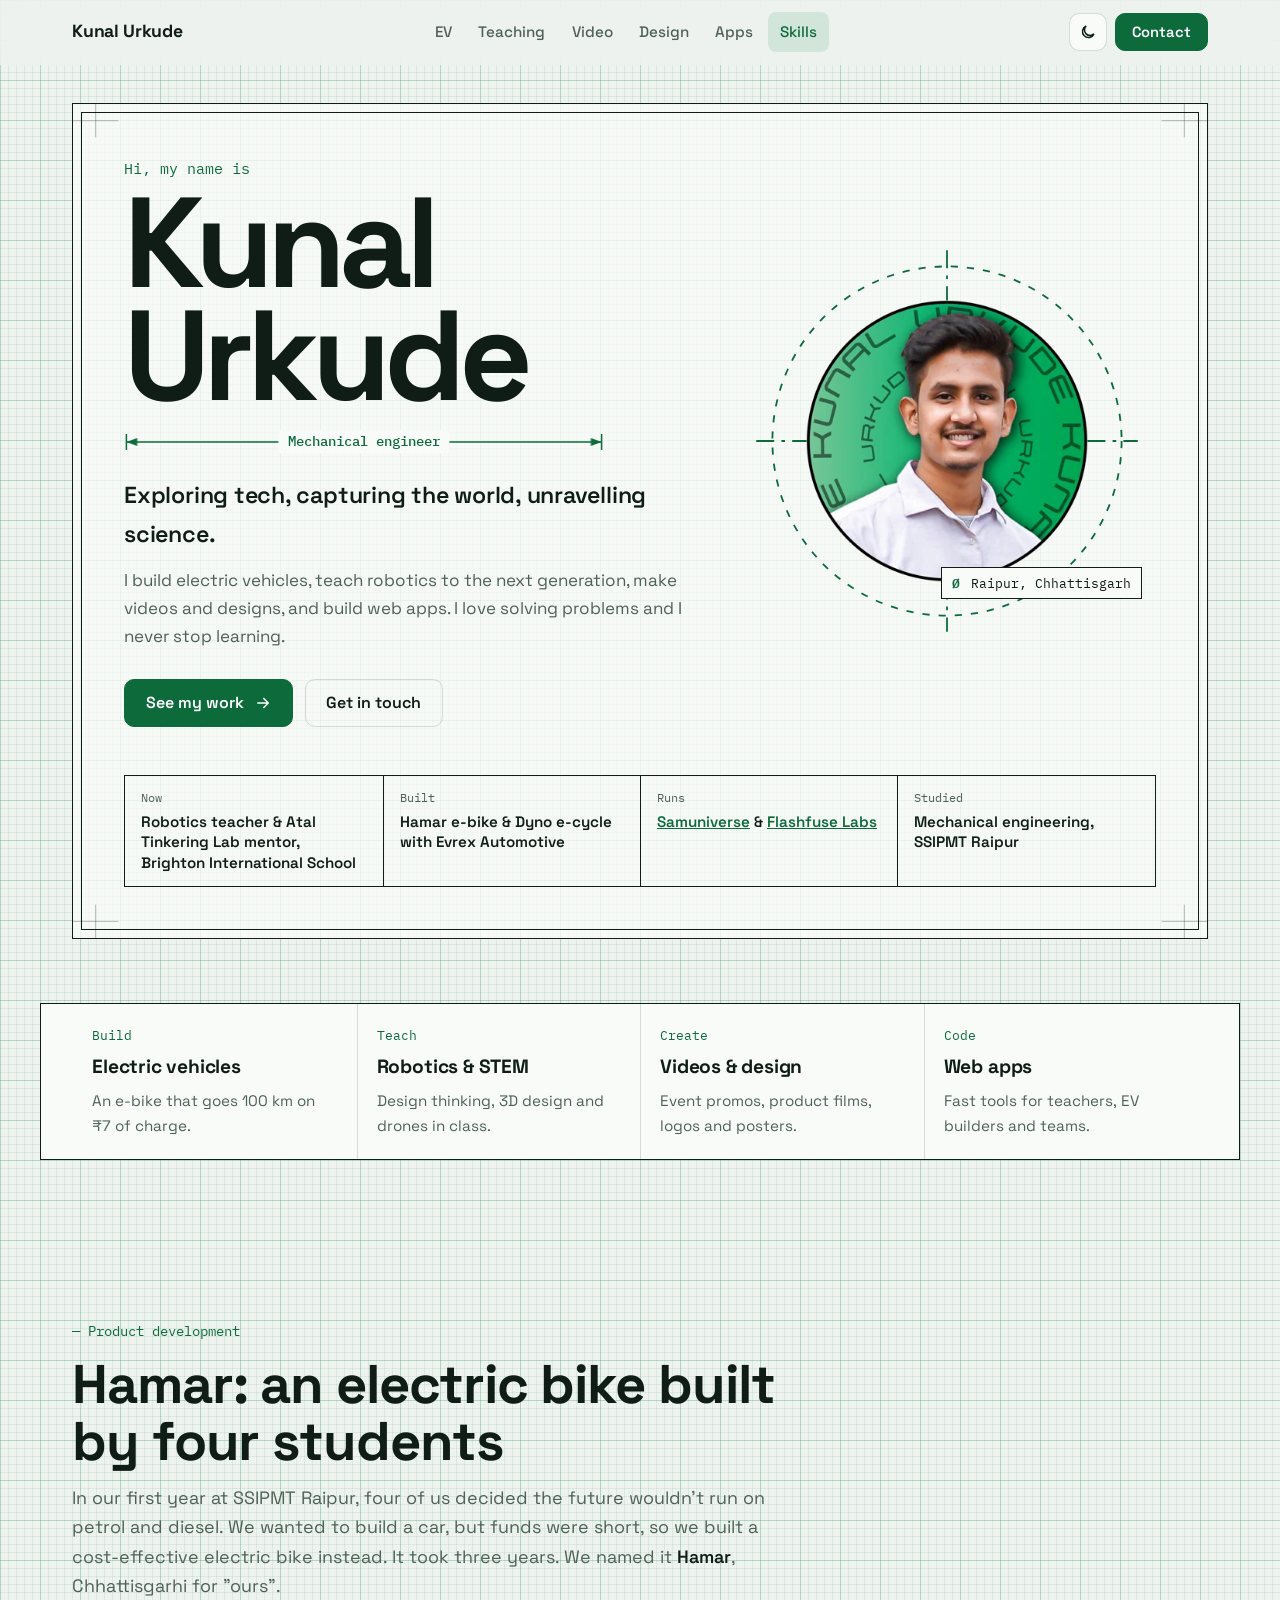
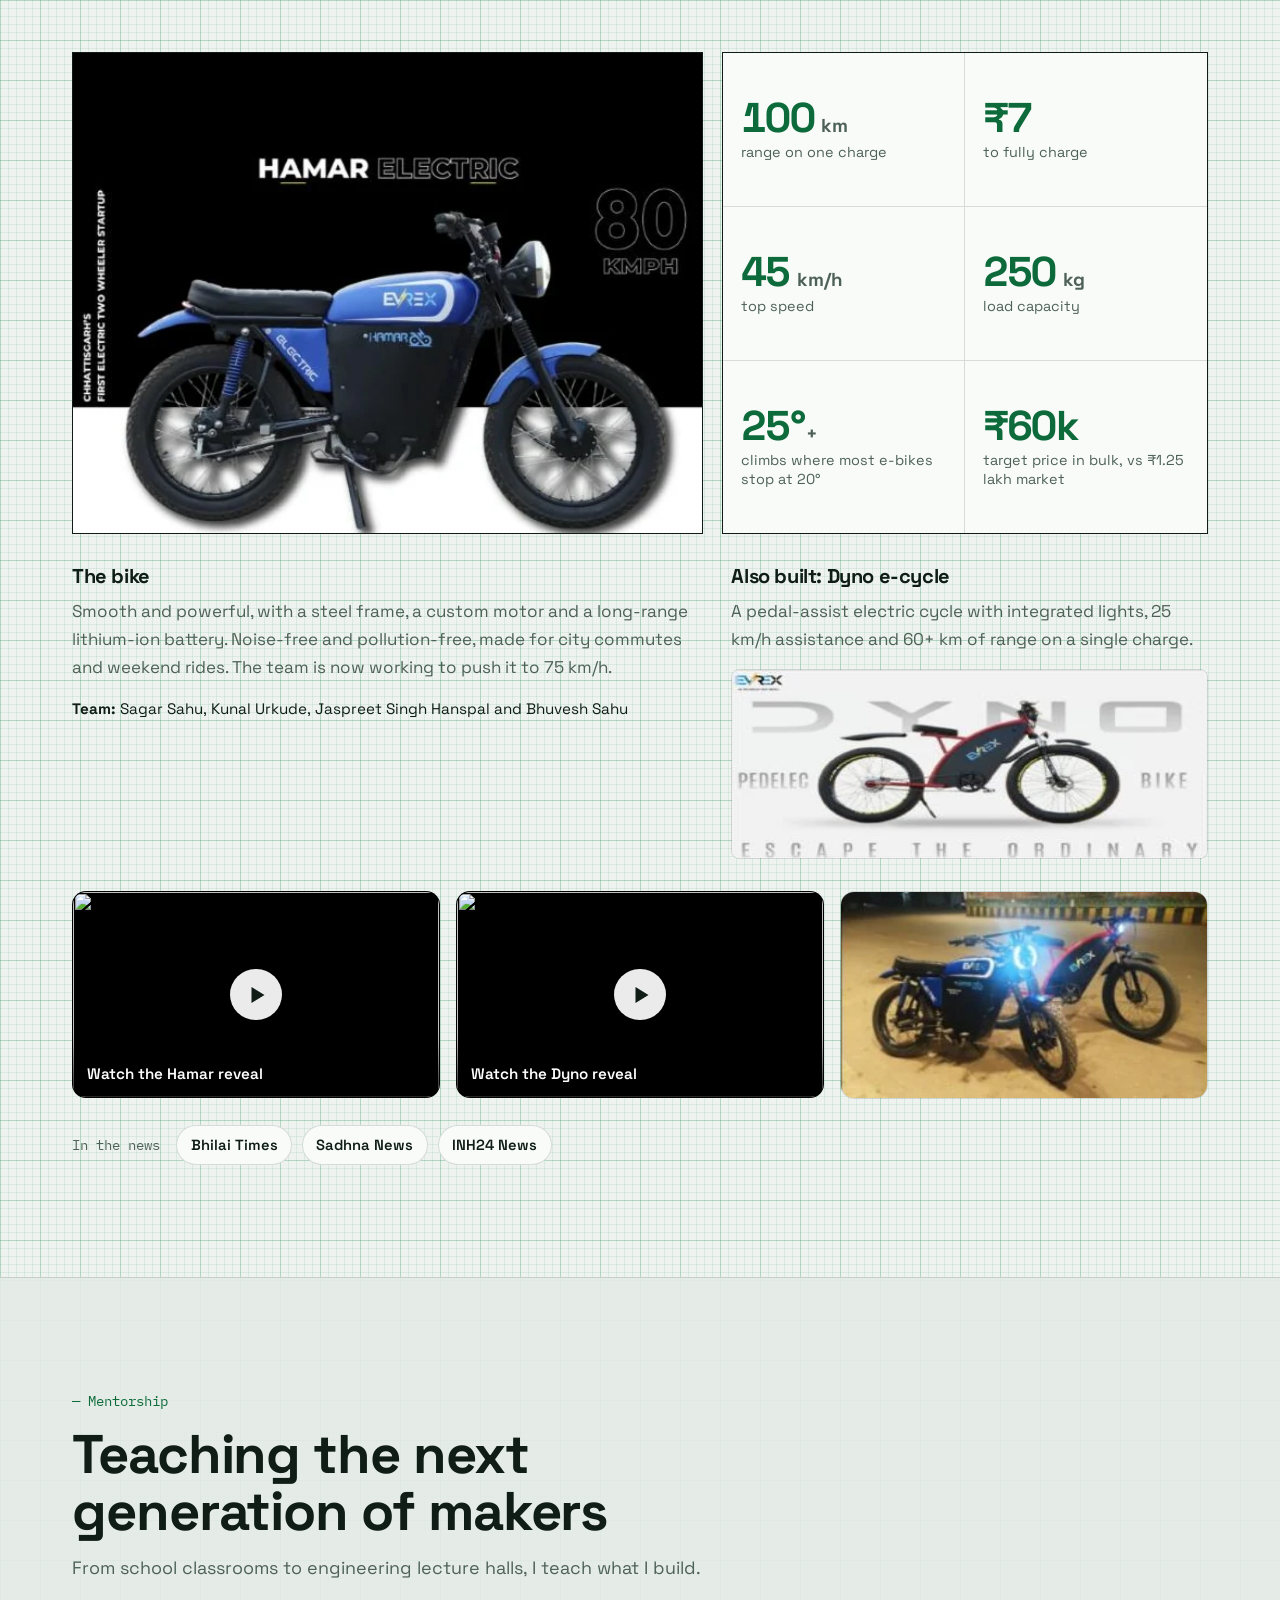
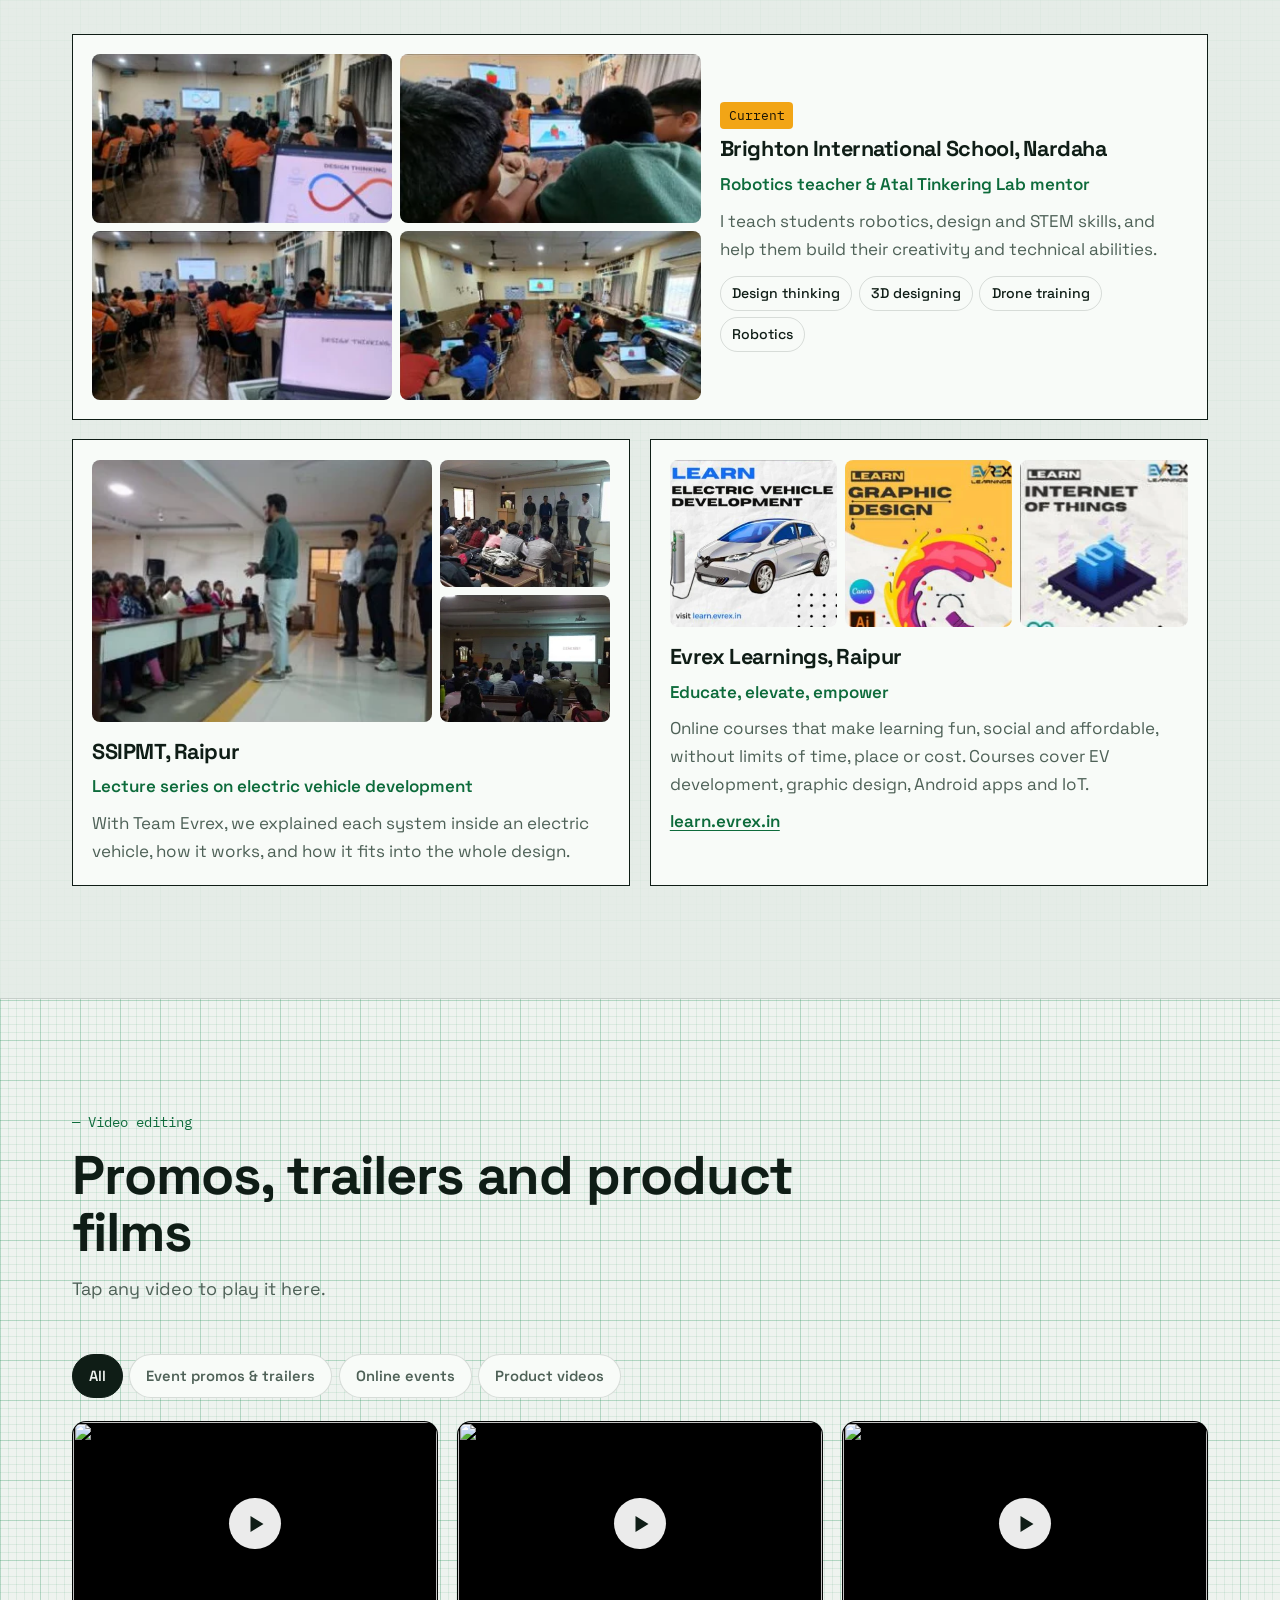
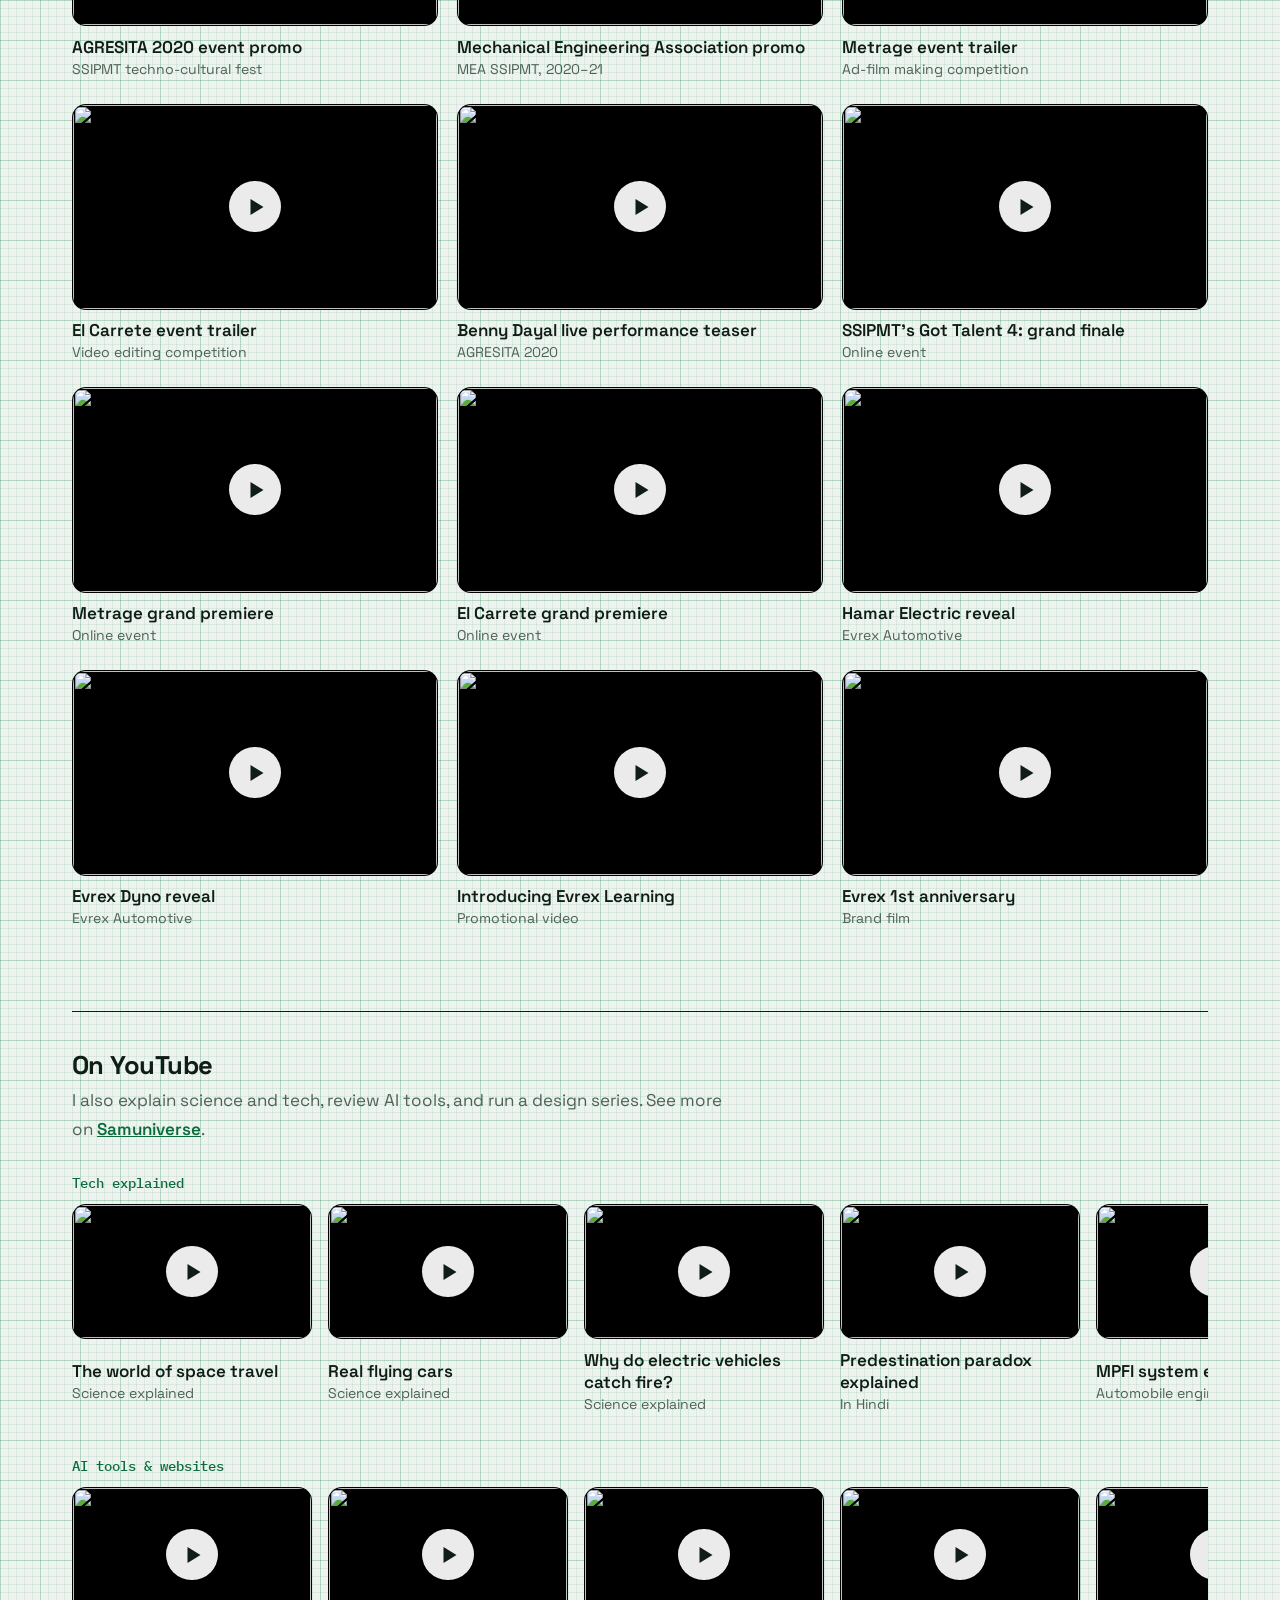
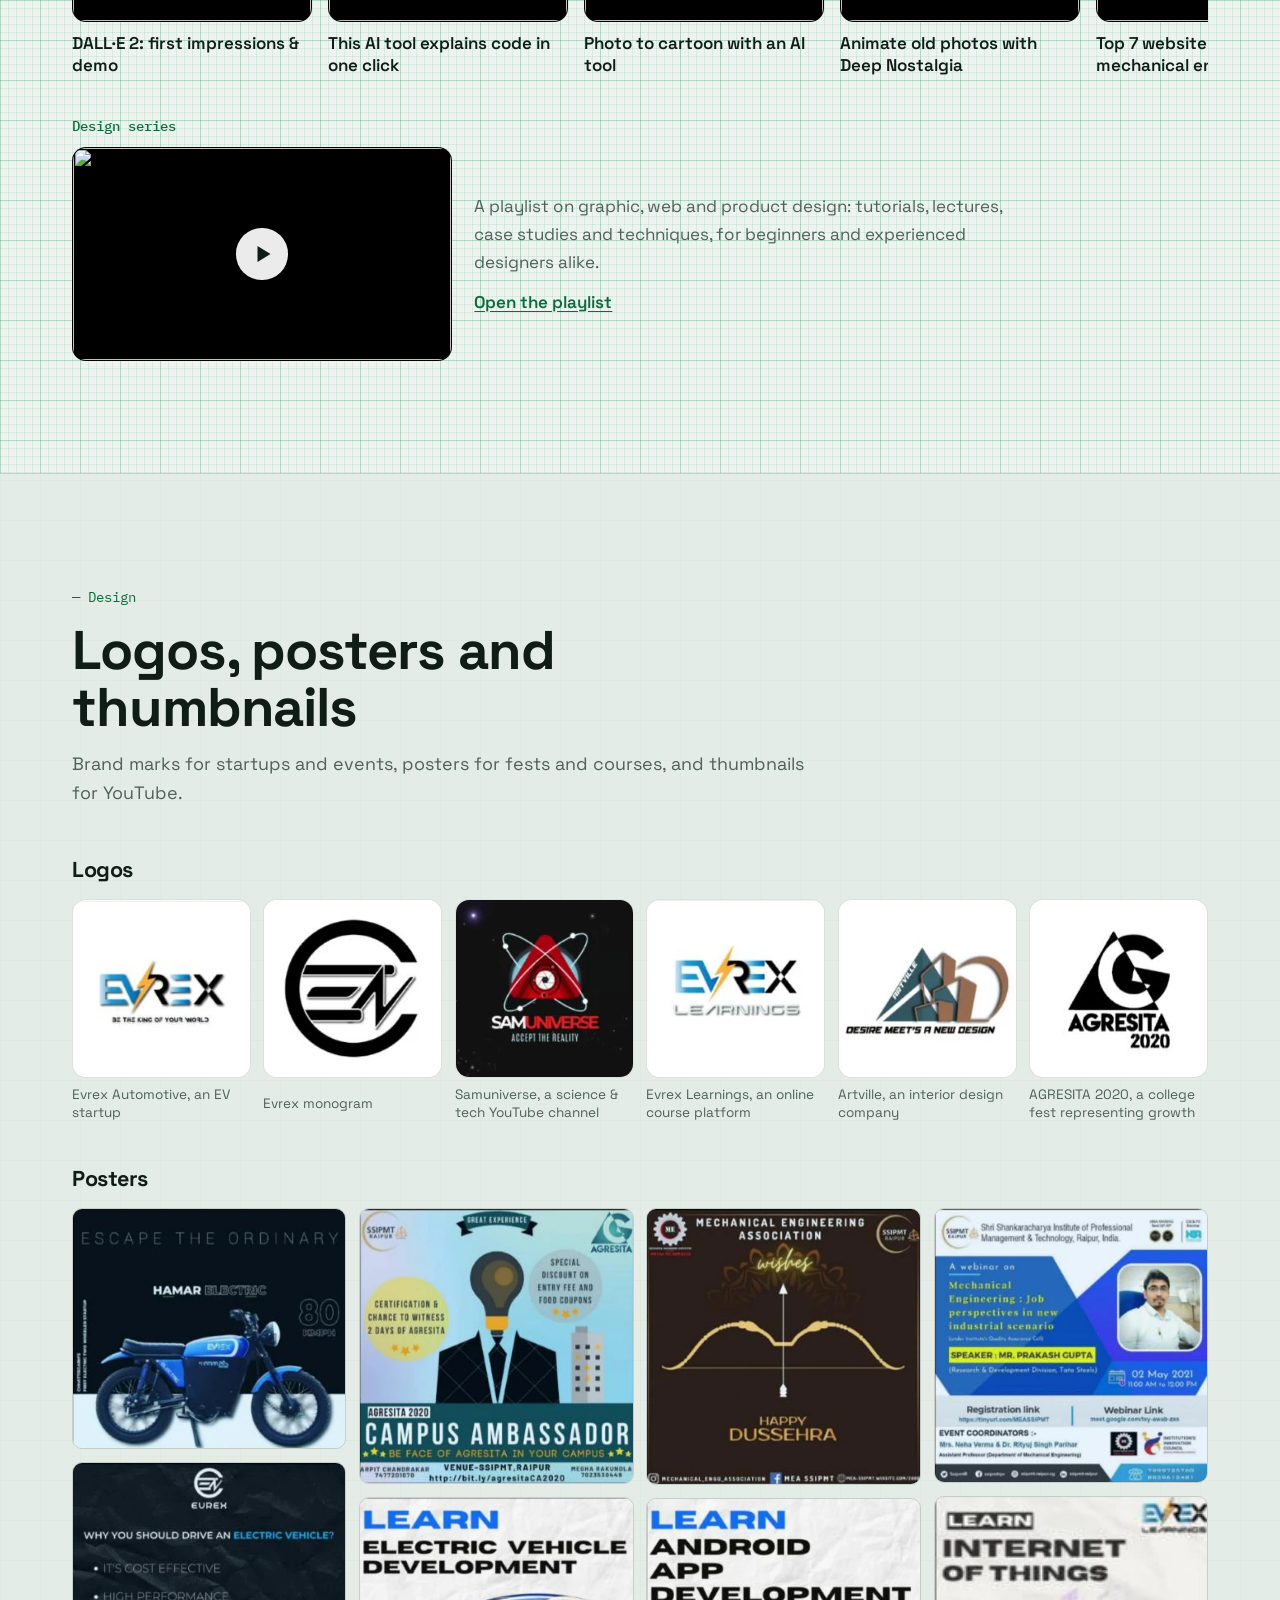
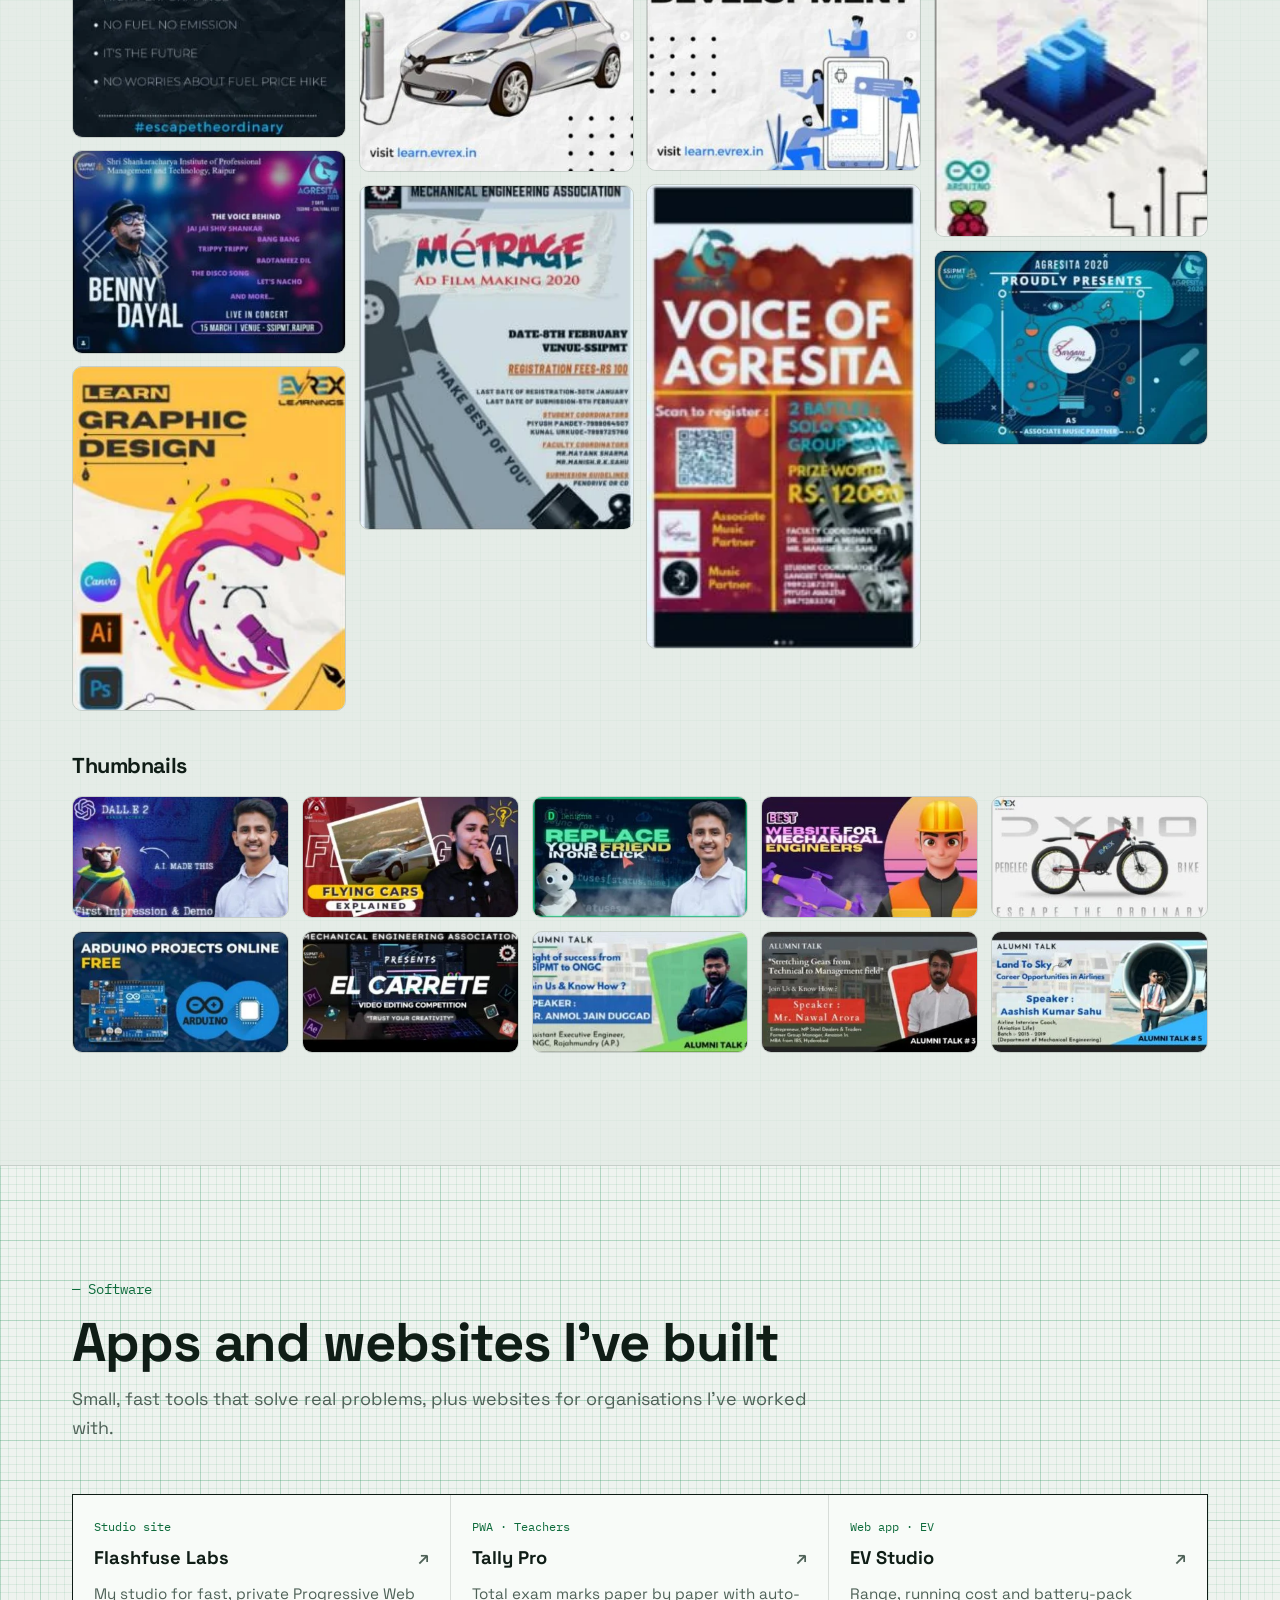
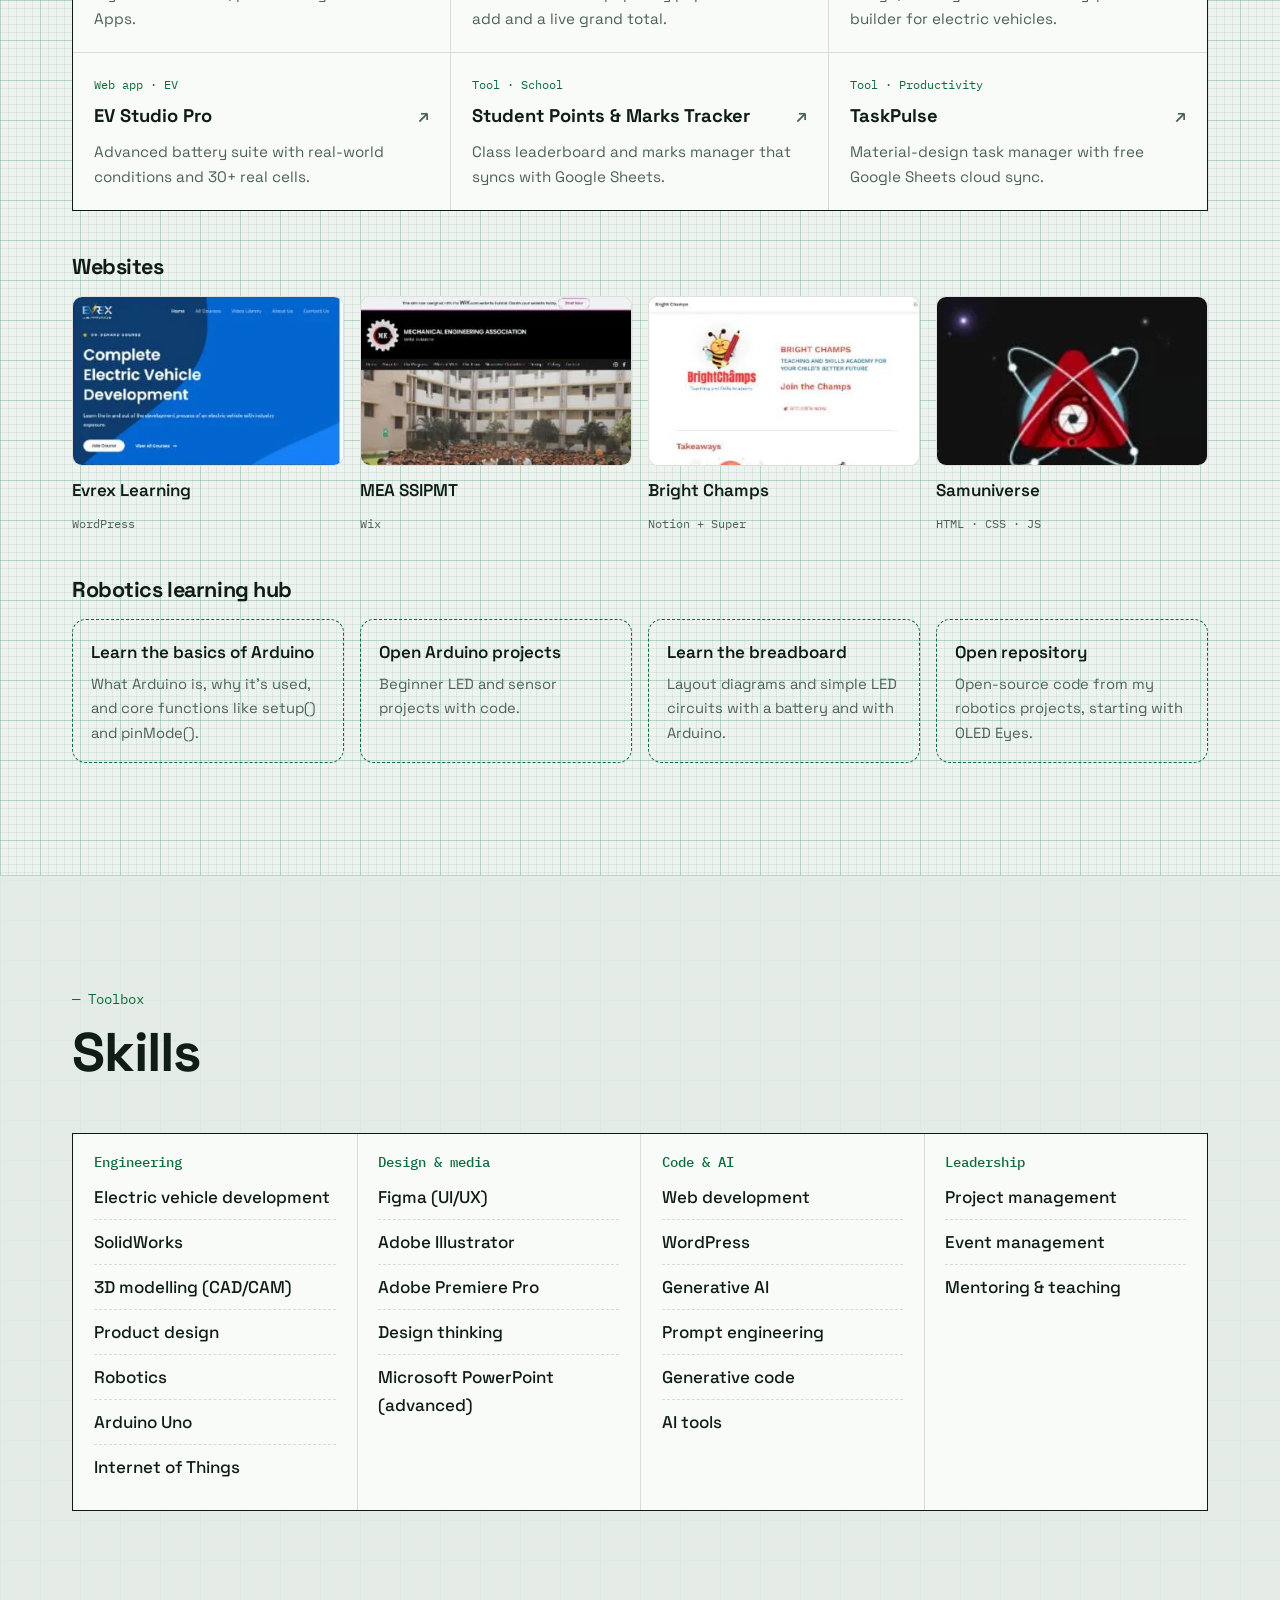
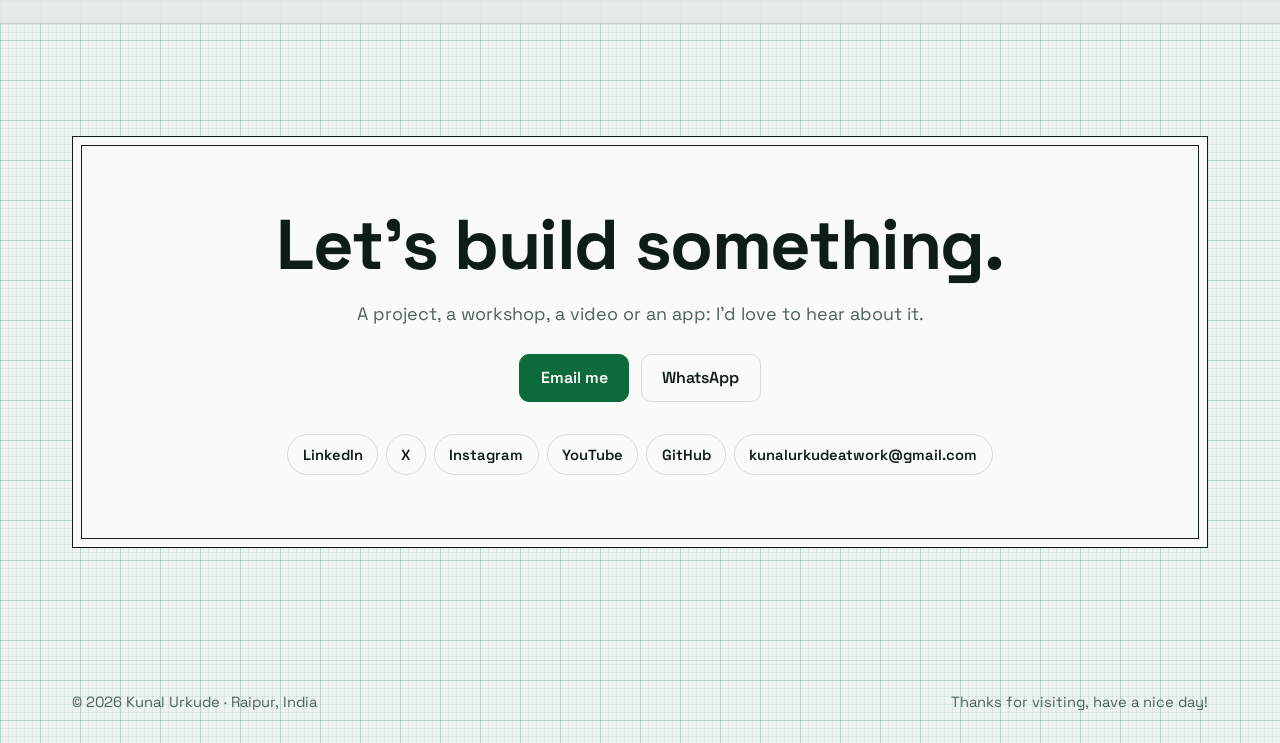
==== commit d5c7b54e: "Use lowercase /portfolio/ for site URLs Co-Authored-By: Claude Opus 5.5 <noreply@anthropic.com> Clau" ====
--- a/index.html
+++ b/index.html
@@ -6,7 +6,7 @@
   <title>Kunal Urkude — Mechanical engineer, maker & educator</title>
   <meta name="description" content="Kunal Urkude is a mechanical engineer from Raipur who builds electric vehicles, teaches robotics, makes videos and designs, and builds web apps. Exploring tech, capturing the world, unravelling science." />
   <meta name="author" content="Kunal Urkude" />
-  <link rel="canonical" href="https://kunalurkude.github.io/Portfolio/" />
+  <link rel="canonical" href="https://kunalurkude.github.io/portfolio/" />
   <meta name="theme-color" content="#EEF3EF" media="(prefers-color-scheme: light)" />
   <meta name="theme-color" content="#08130D" media="(prefers-color-scheme: dark)" />
   <meta name="color-scheme" content="light dark" />
@@ -14,8 +14,8 @@
   <meta property="og:type" content="profile" />
   <meta property="og:title" content="Kunal Urkude — Mechanical engineer, maker & educator" />
   <meta property="og:description" content="I build electric vehicles, teach robotics, make videos and designs, and build web apps." />
-  <meta property="og:image" content="https://kunalurkude.github.io/Portfolio/assets/og-image.jpg" />
-  <meta property="og:url" content="https://kunalurkude.github.io/Portfolio/" />
+  <meta property="og:image" content="https://kunalurkude.github.io/portfolio/assets/og-image.jpg" />
+  <meta property="og:url" content="https://kunalurkude.github.io/portfolio/" />
   <meta name="twitter:card" content="summary_large_image" />
 
   <link rel="icon" href="assets/favicon.png" type="image/png" />
@@ -34,7 +34,7 @@
     "jobTitle": "Mechanical engineer, Robotics teacher & Atal Tinkering Lab mentor",
     "address": { "@type": "PostalAddress", "addressLocality": "Raipur", "addressRegion": "Chhattisgarh", "addressCountry": "IN" },
     "alumniOf": "Shri Shankaracharya Institute of Professional Management and Technology, Raipur",
-    "url": "https://kunalurkude.github.io/Portfolio/",
+    "url": "https://kunalurkude.github.io/portfolio/",
     "sameAs": ["https://www.linkedin.com/in/kunalurkude", "https://twitter.com/kunalurkude7", "https://instagram.com/kunal_mov", "https://github.com/kunalurkude", "https://www.youtube.com/channel/UCiCt3Yi_ekvfp7gOpF6hScQ"]
   }
   </script>
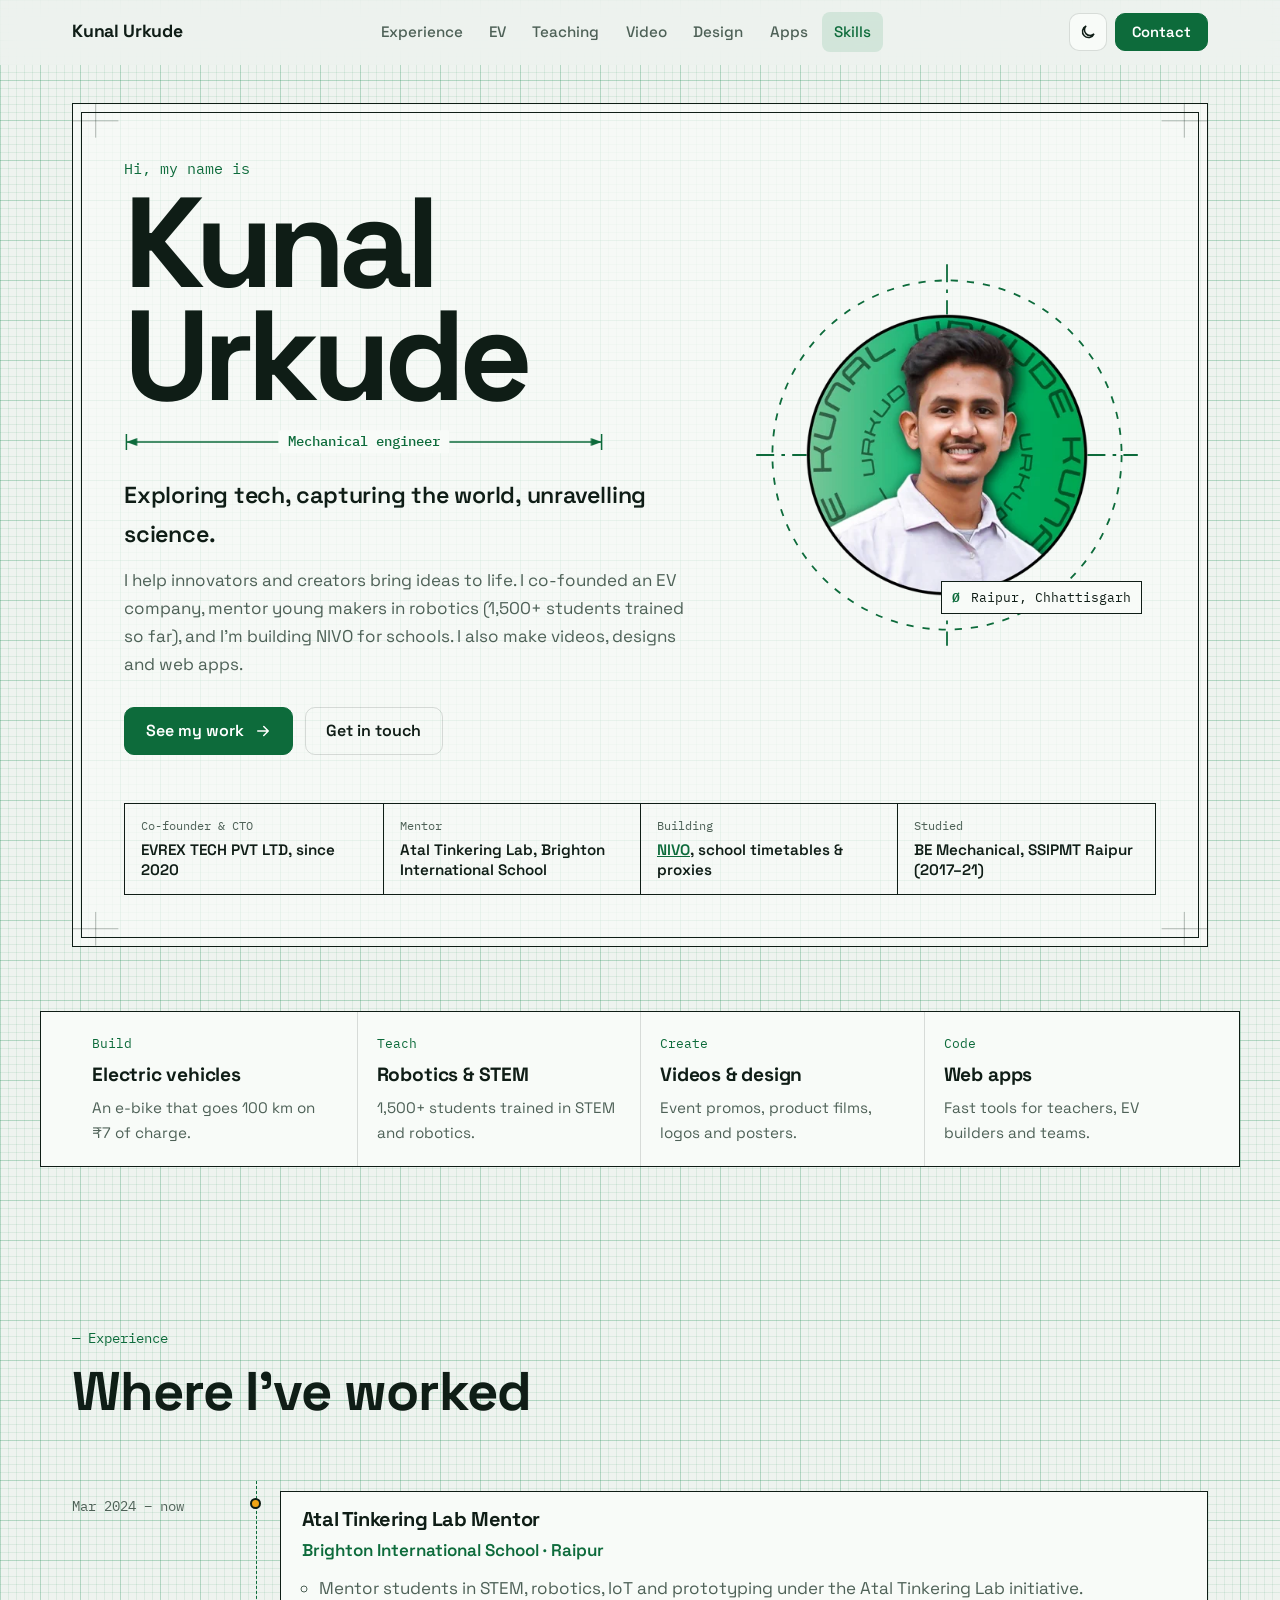
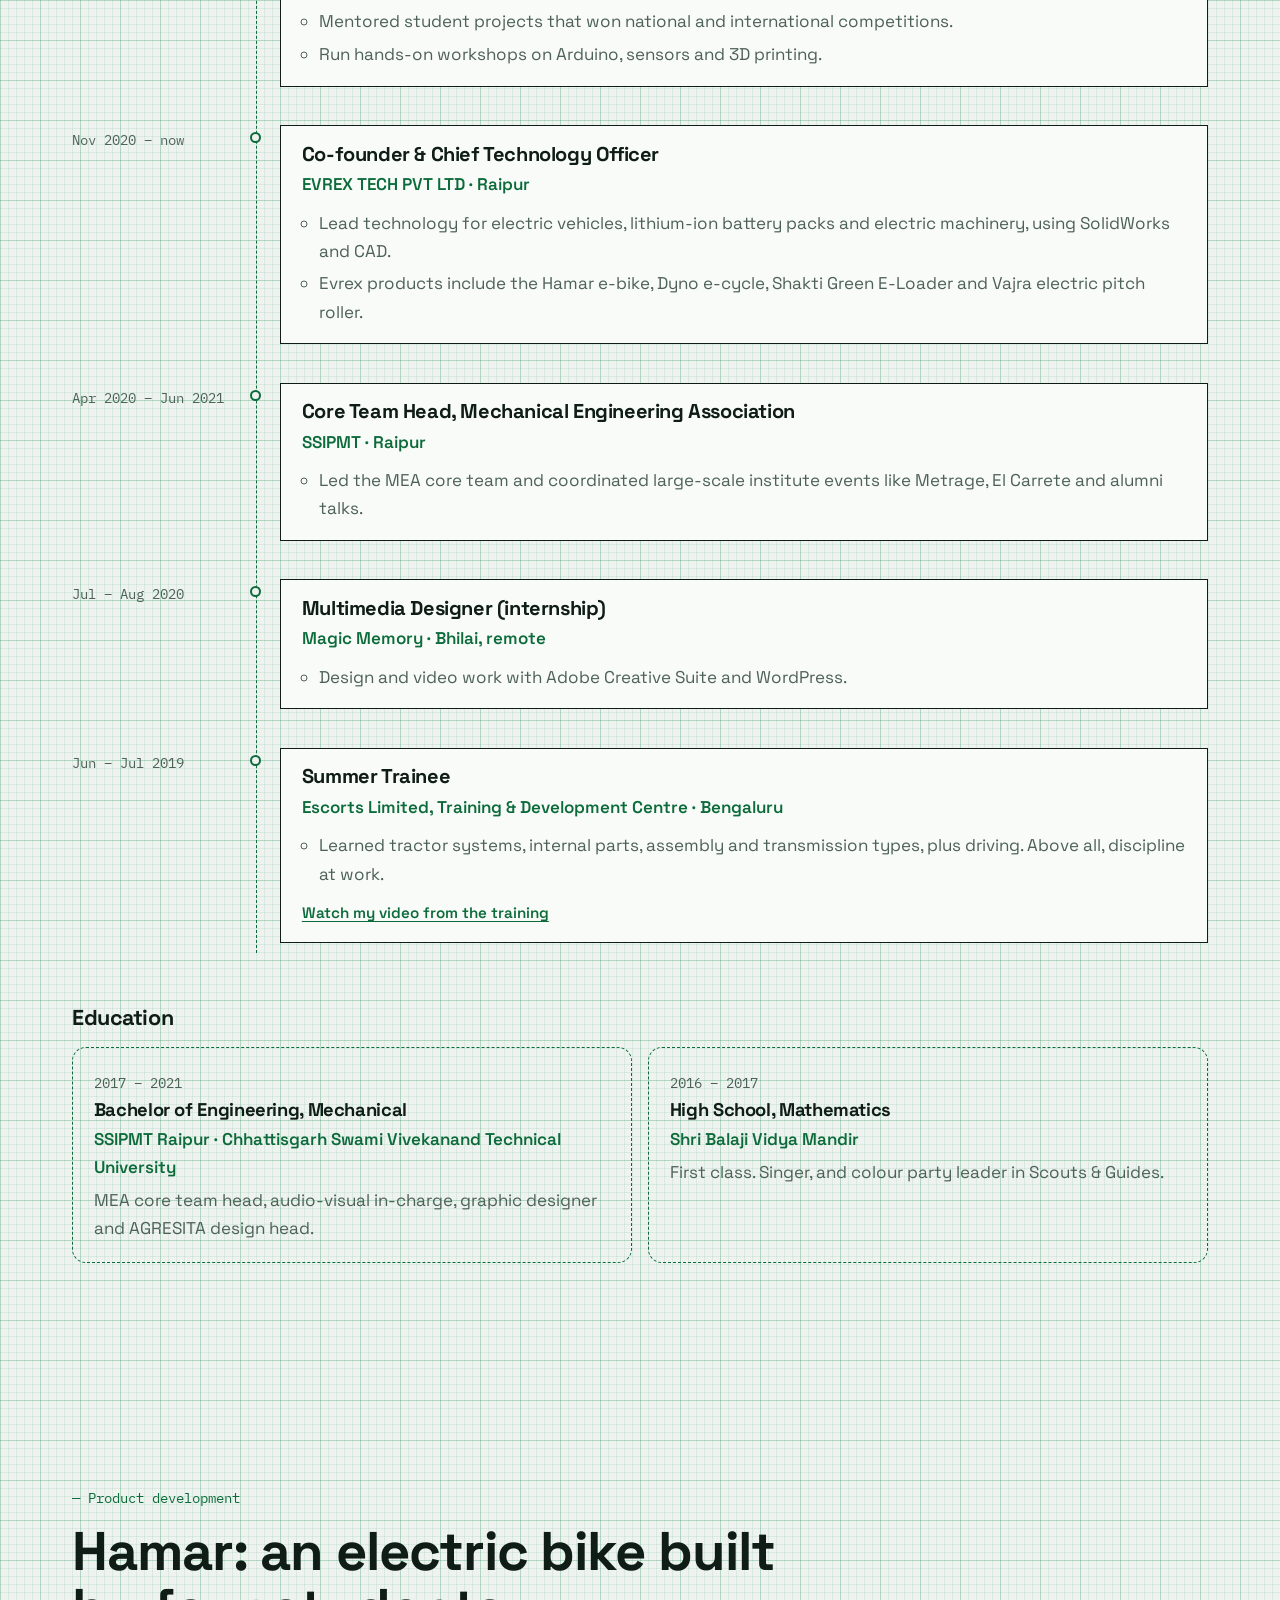
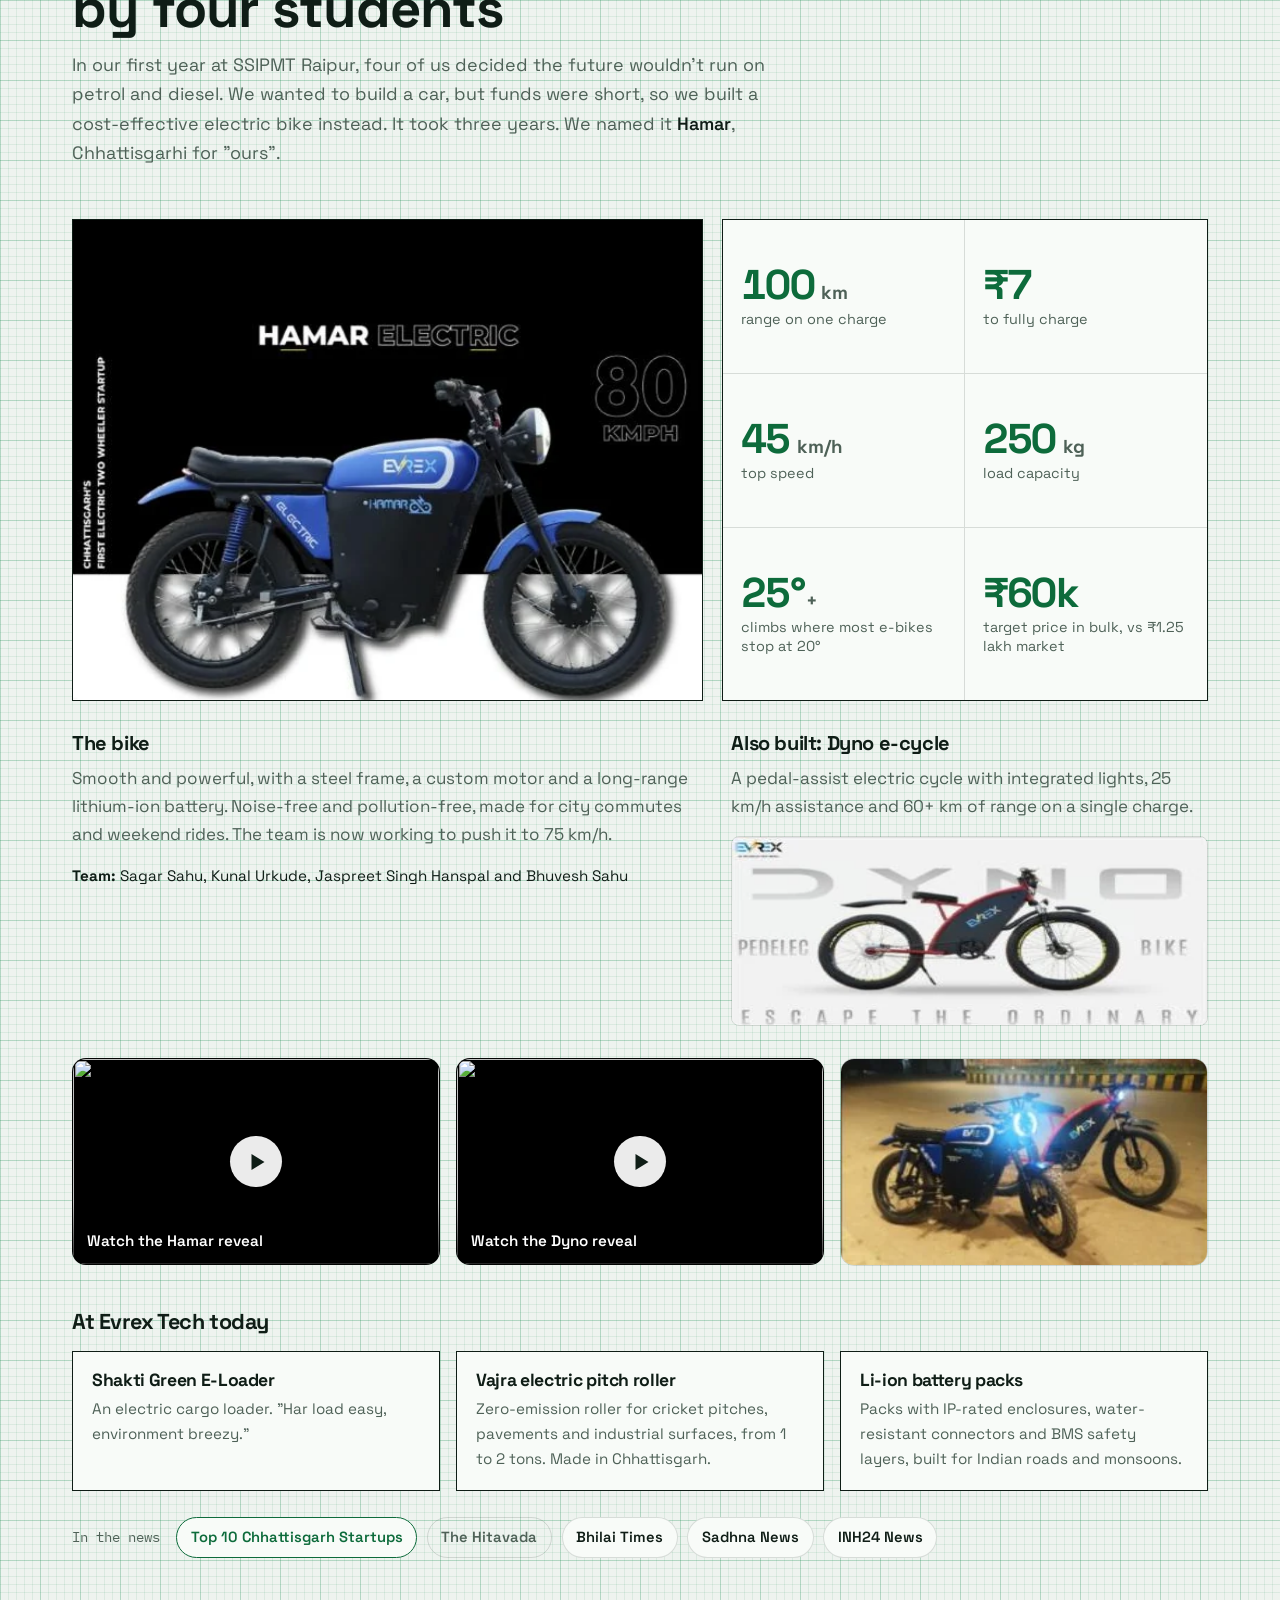
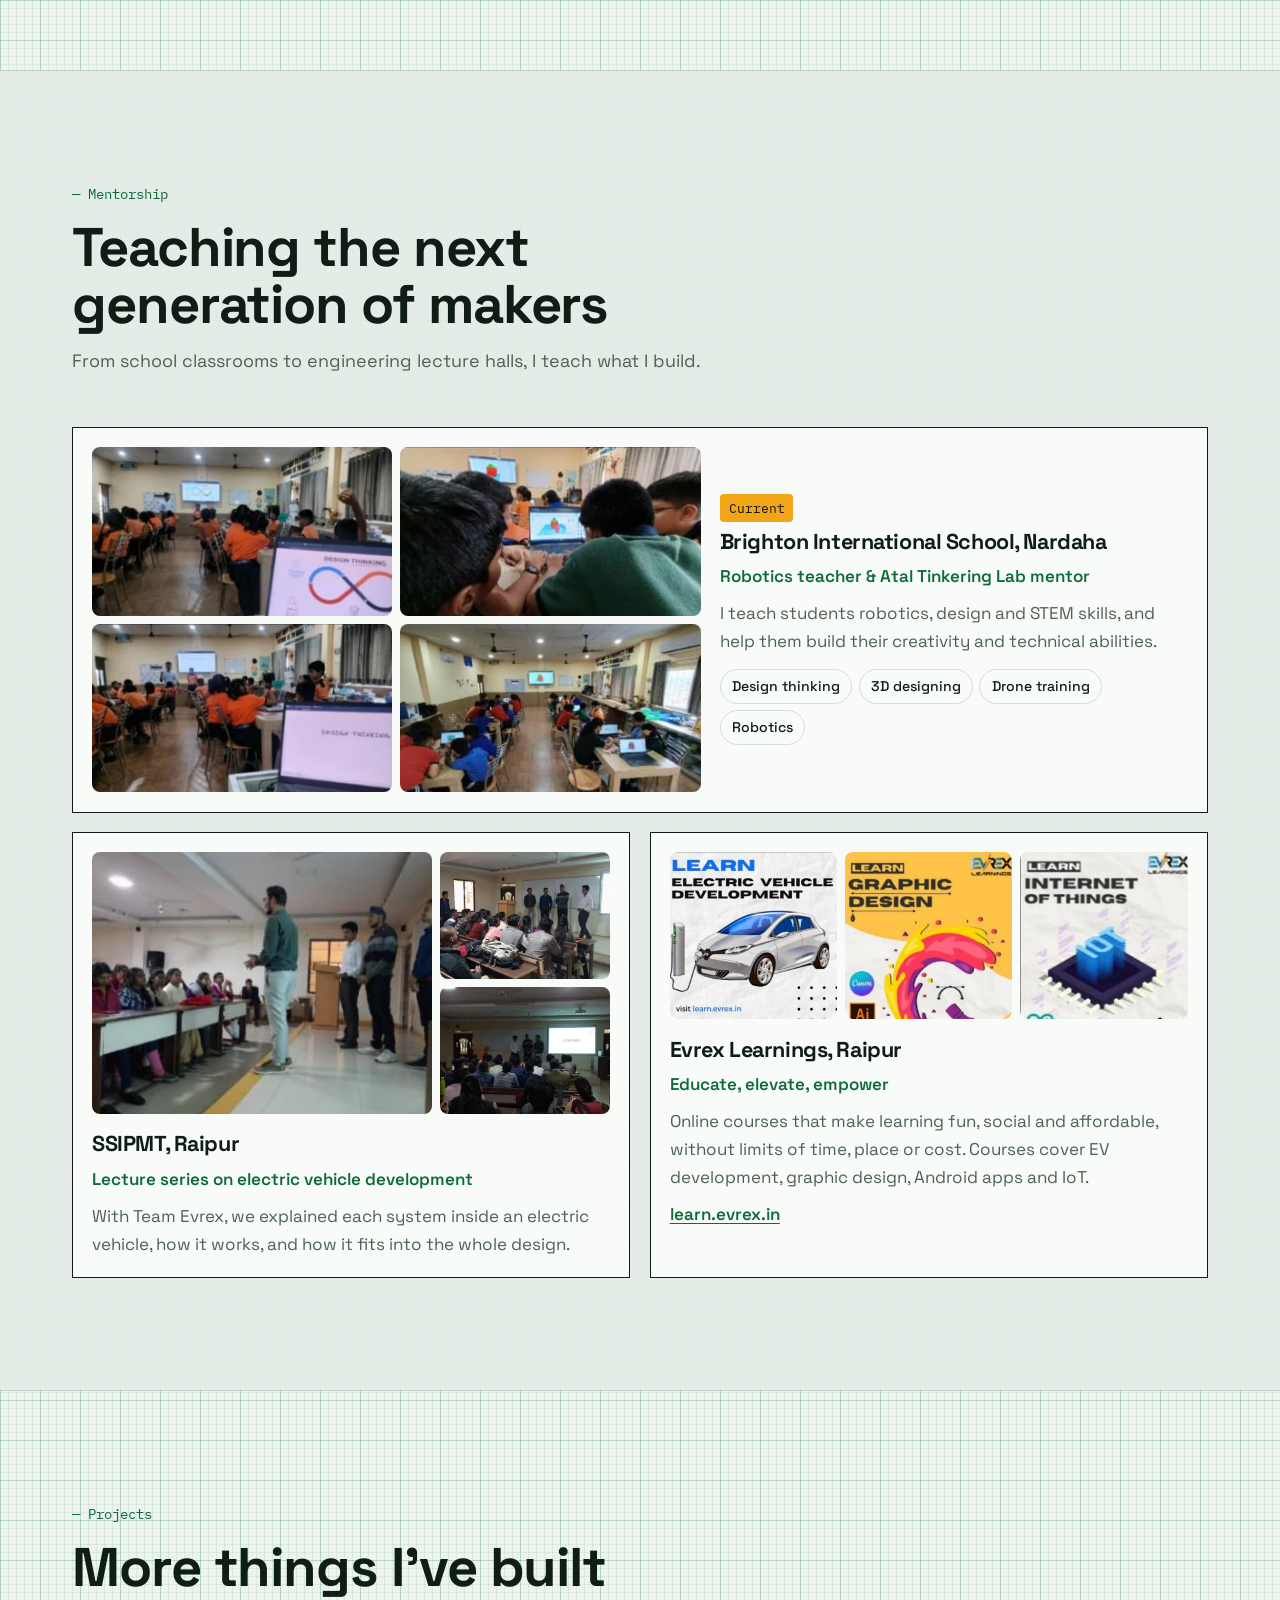
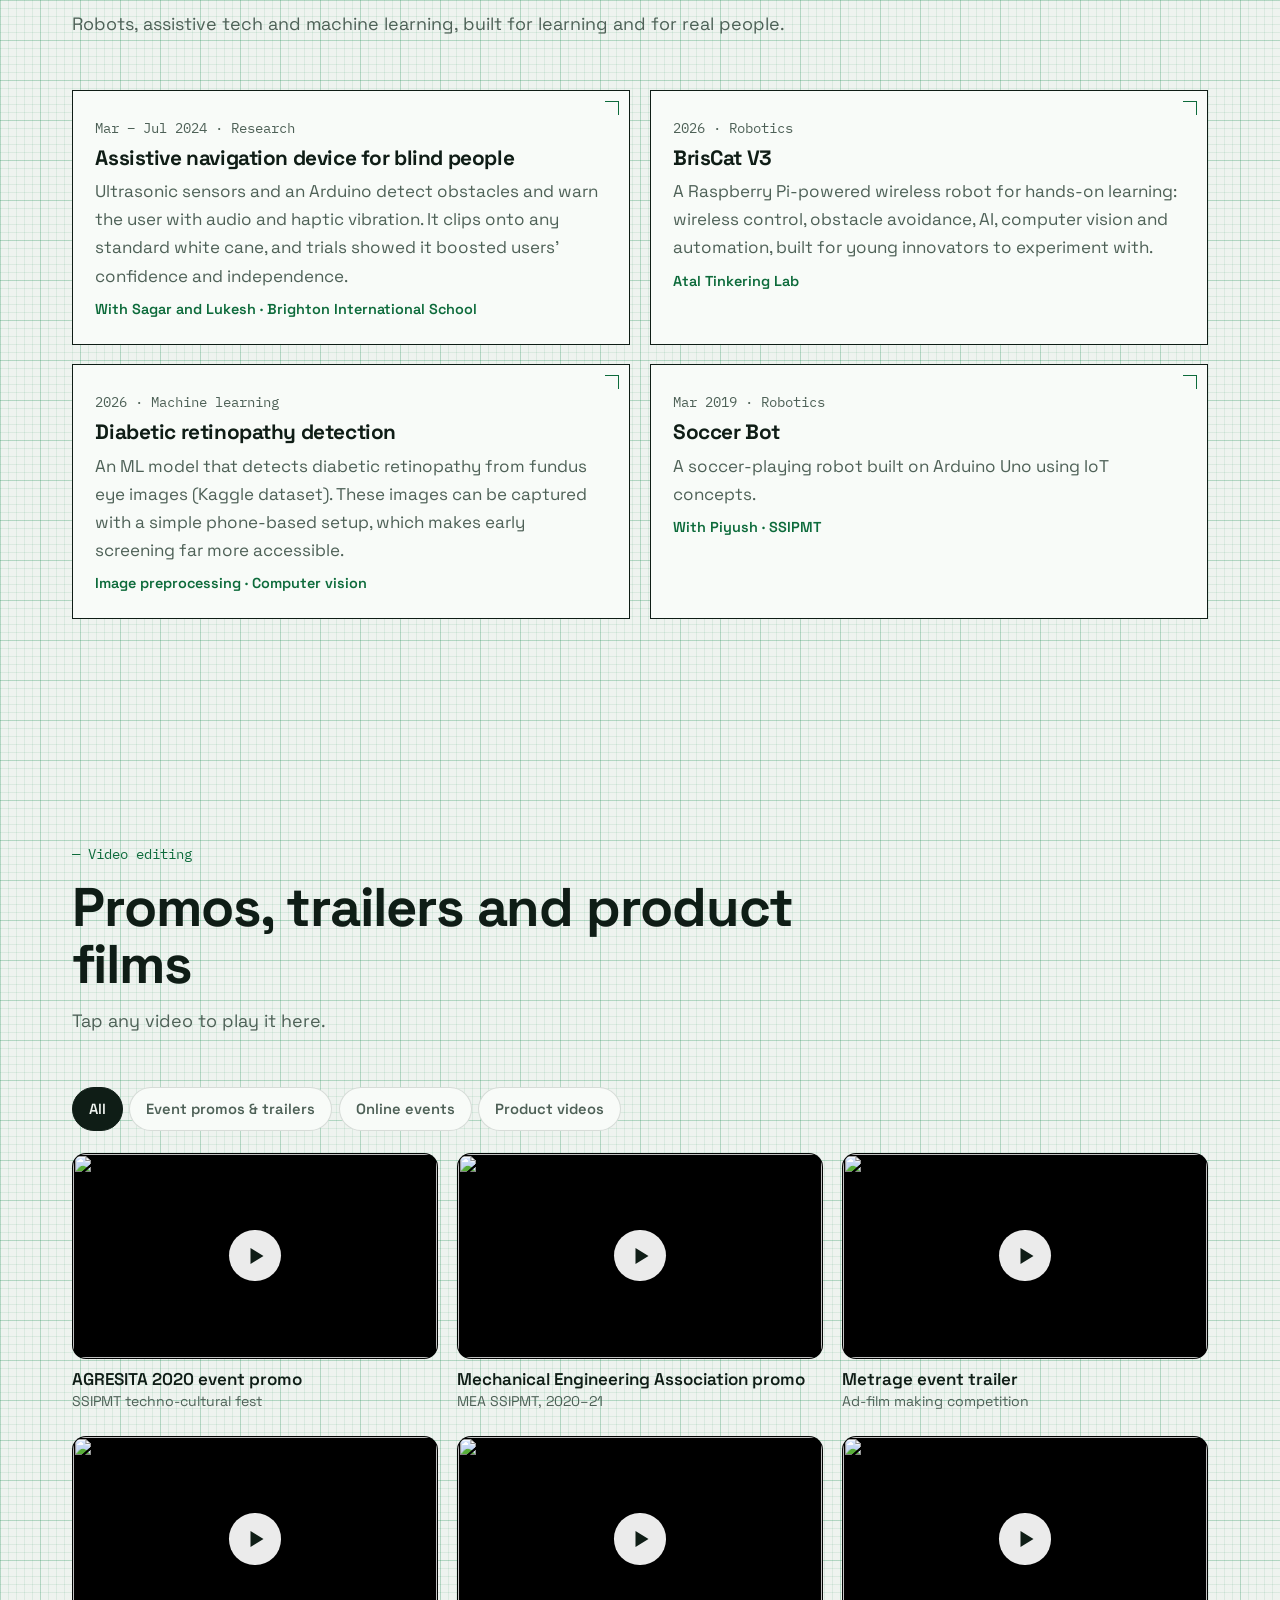
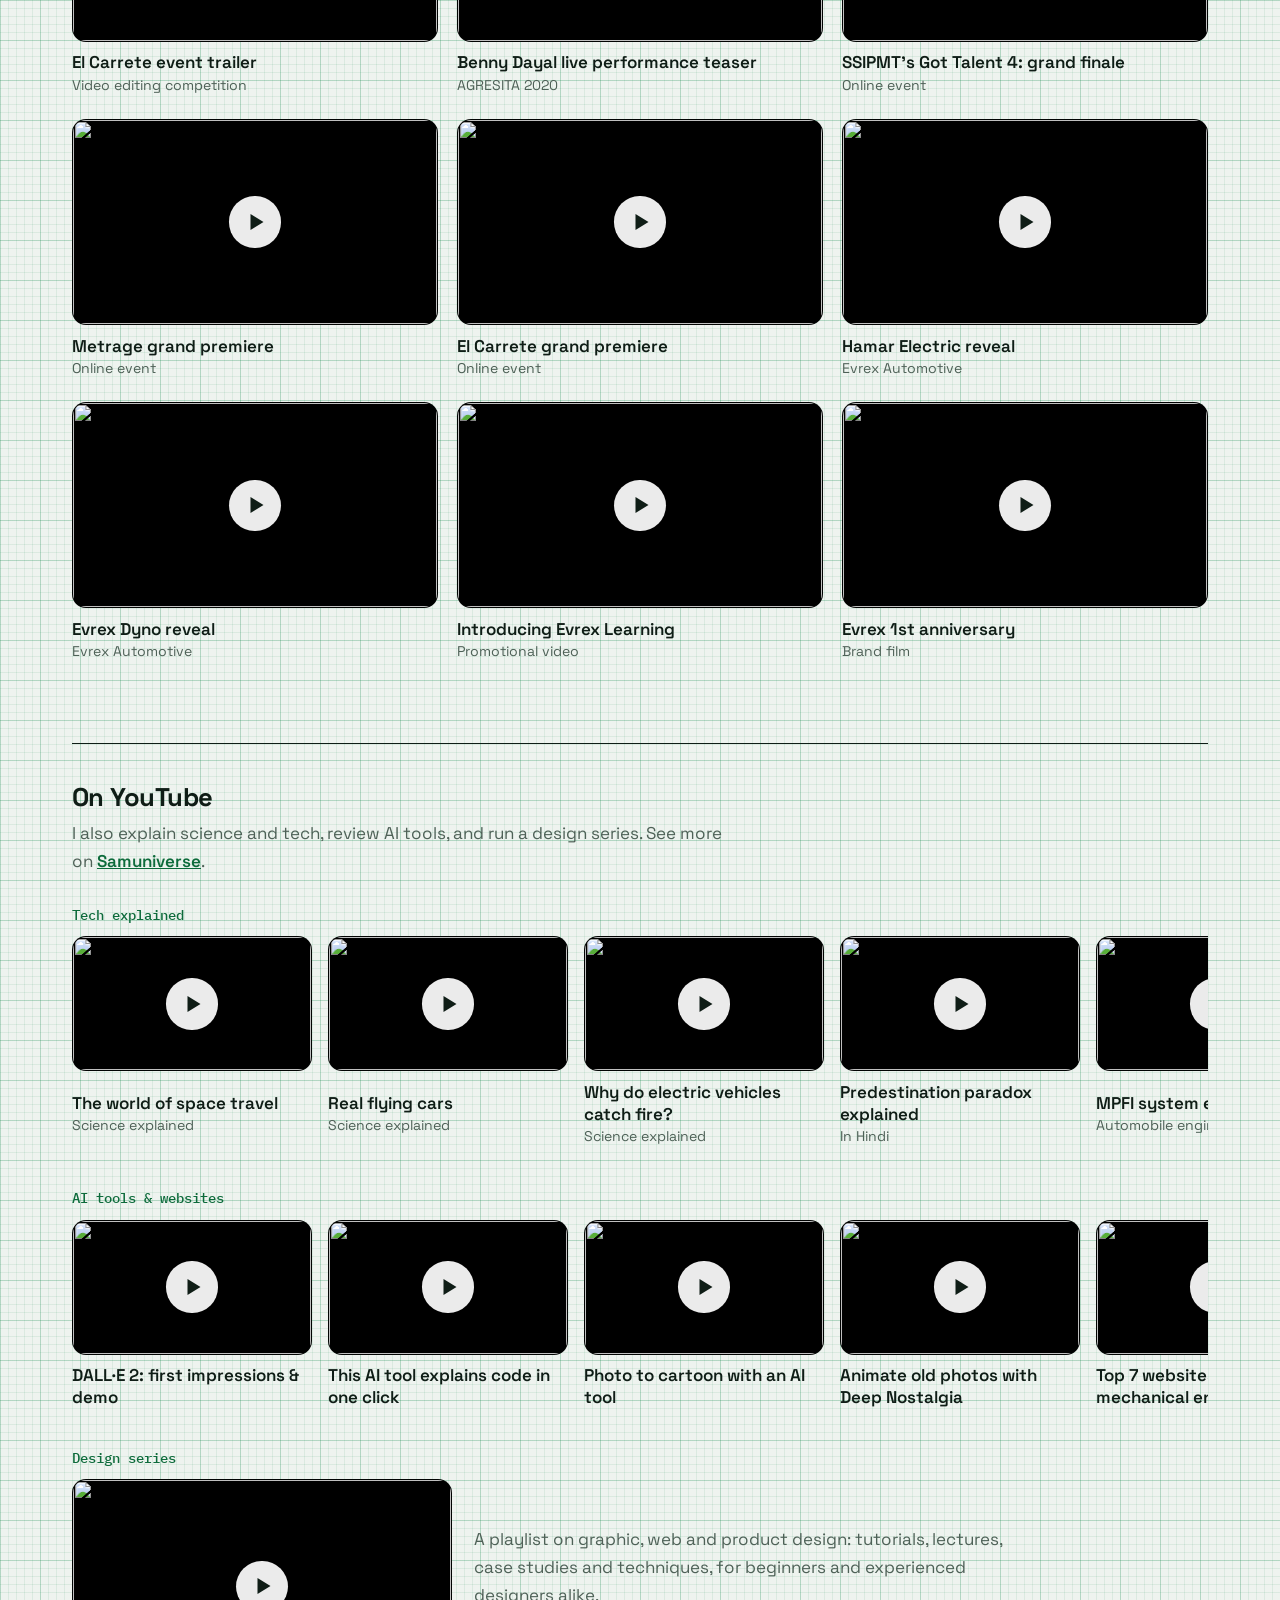
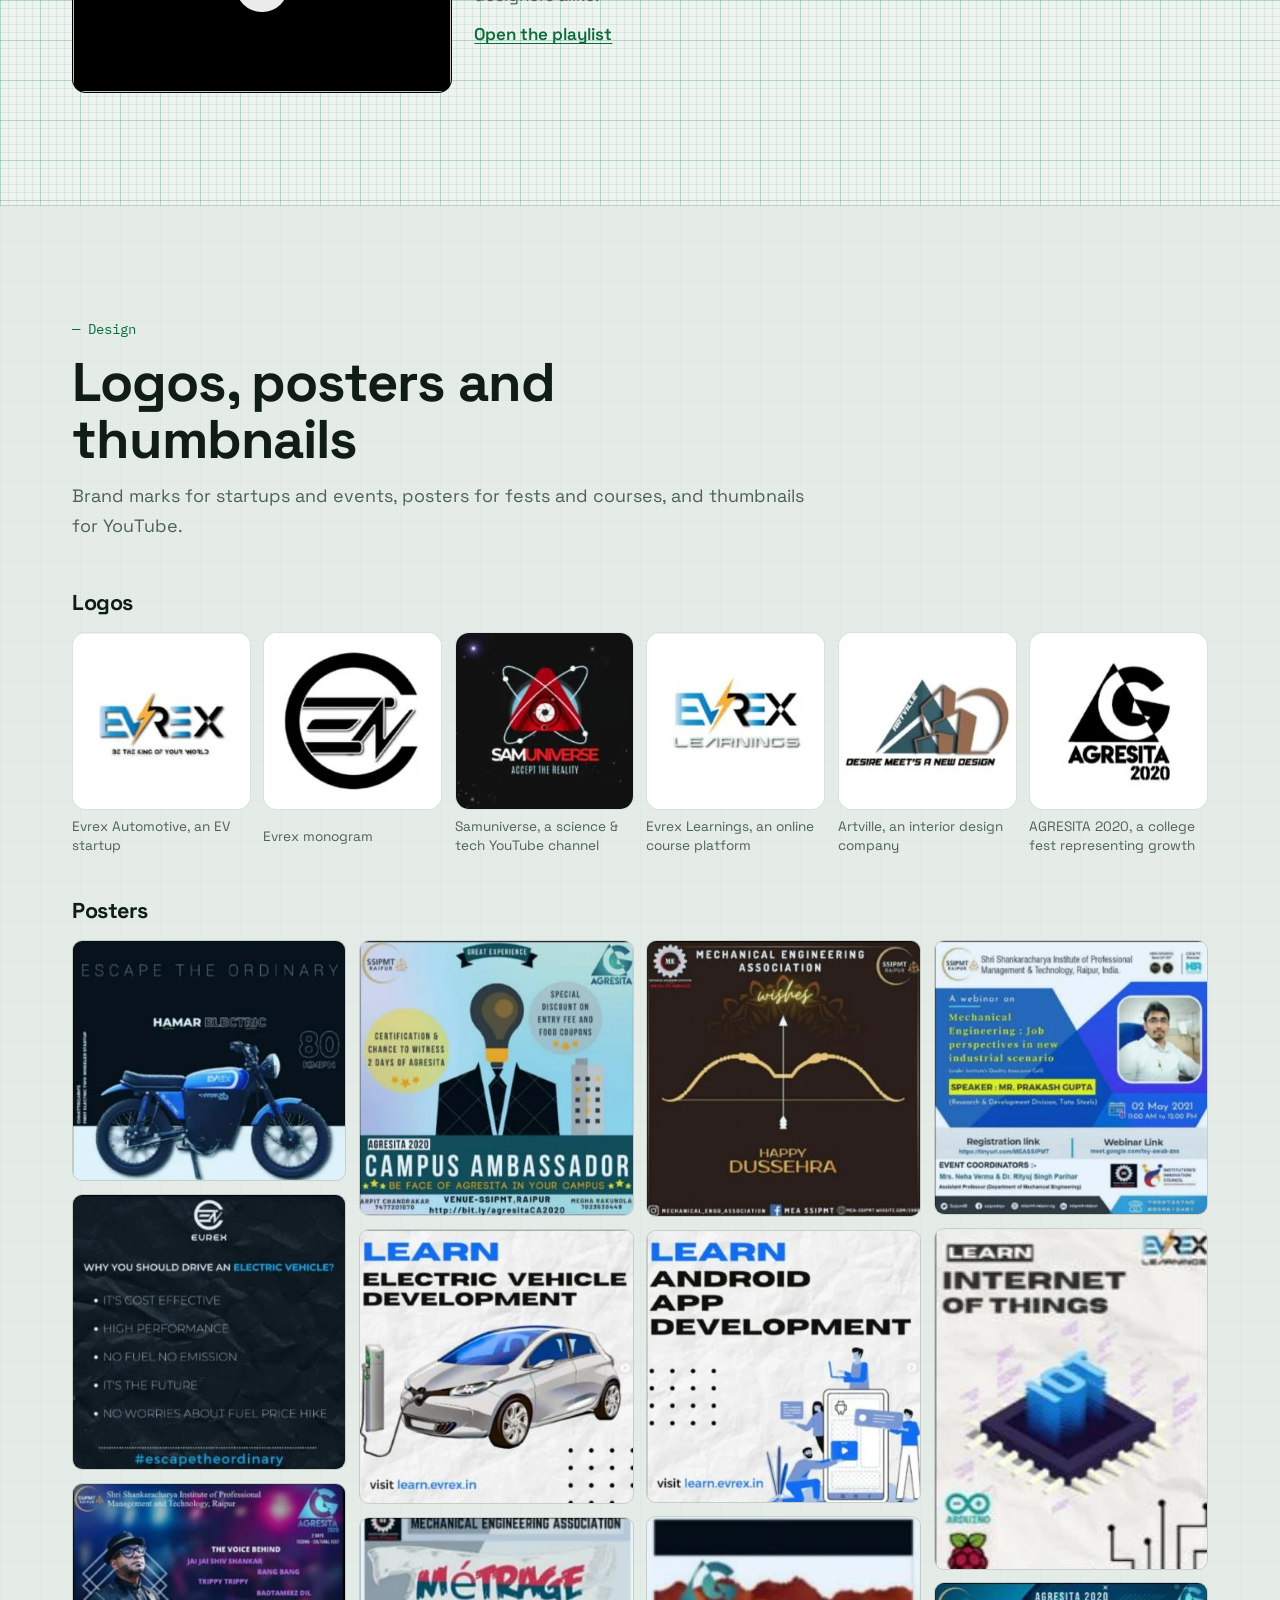
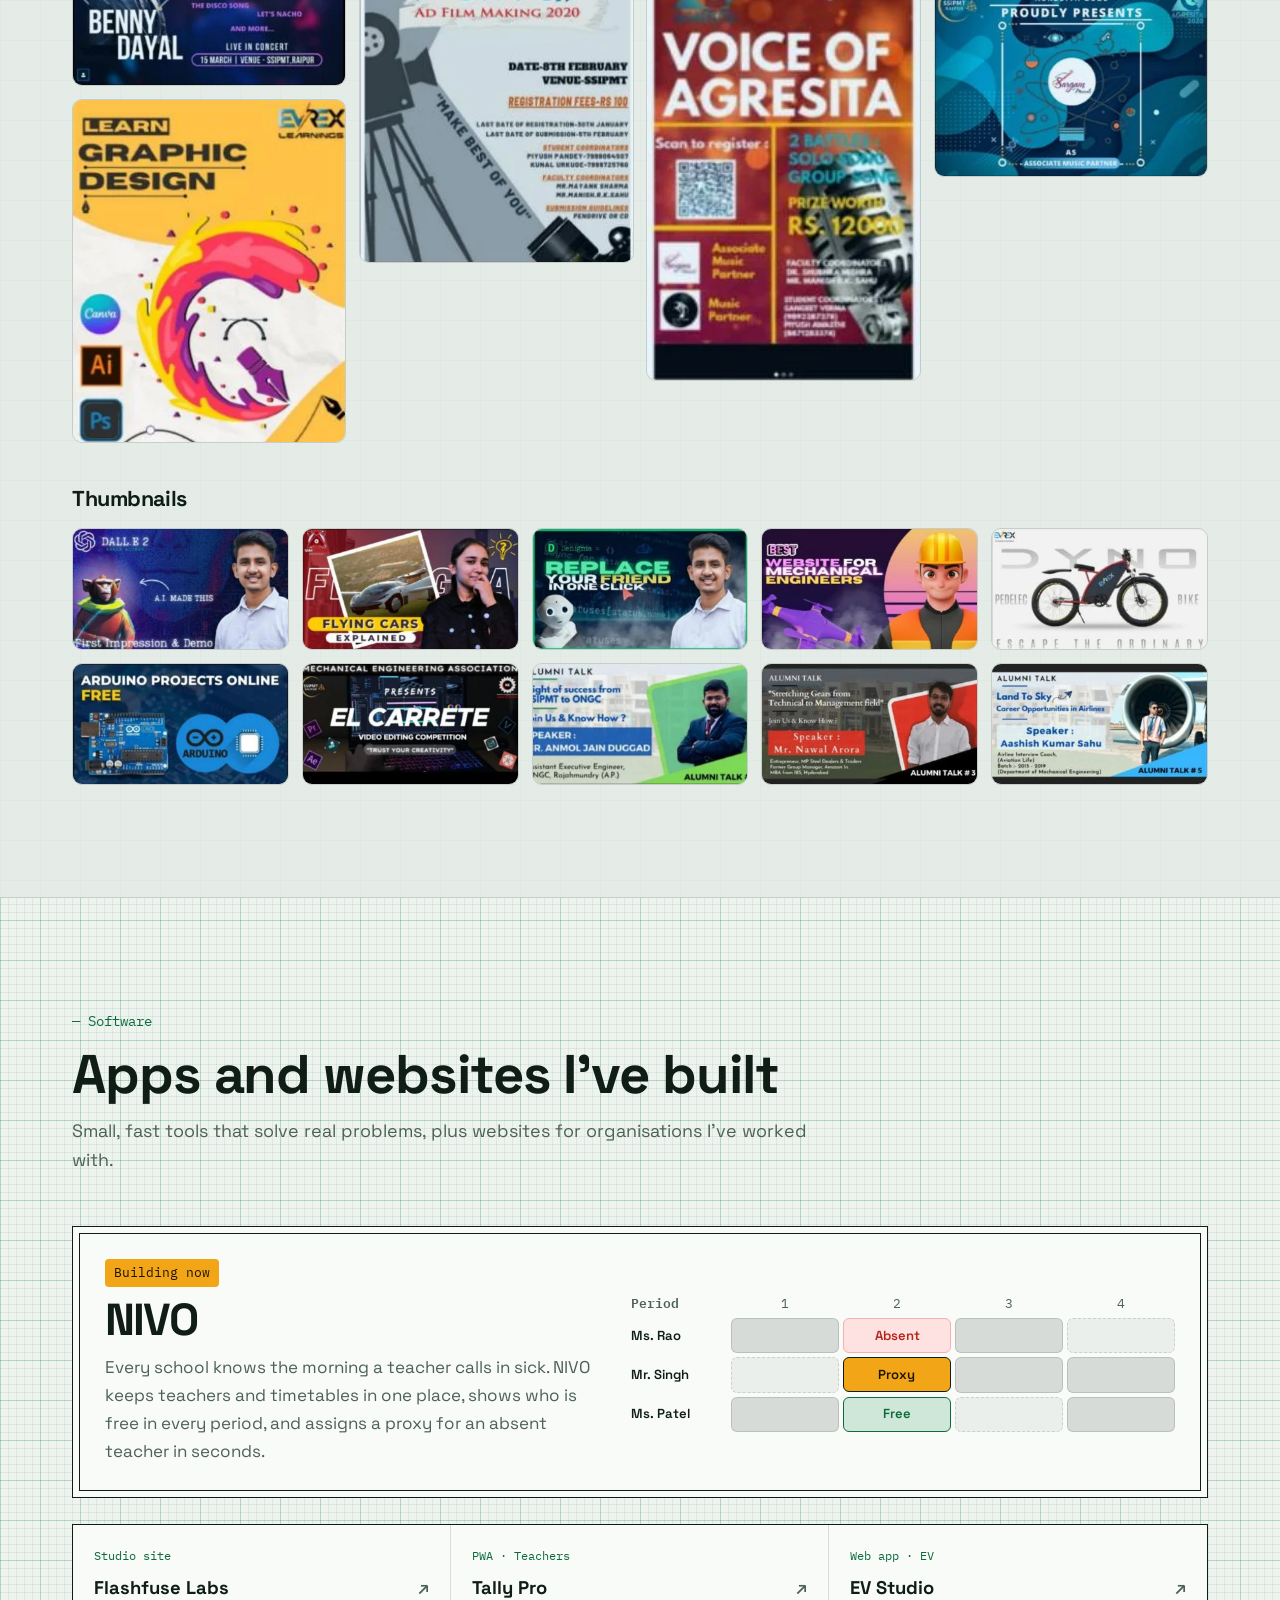
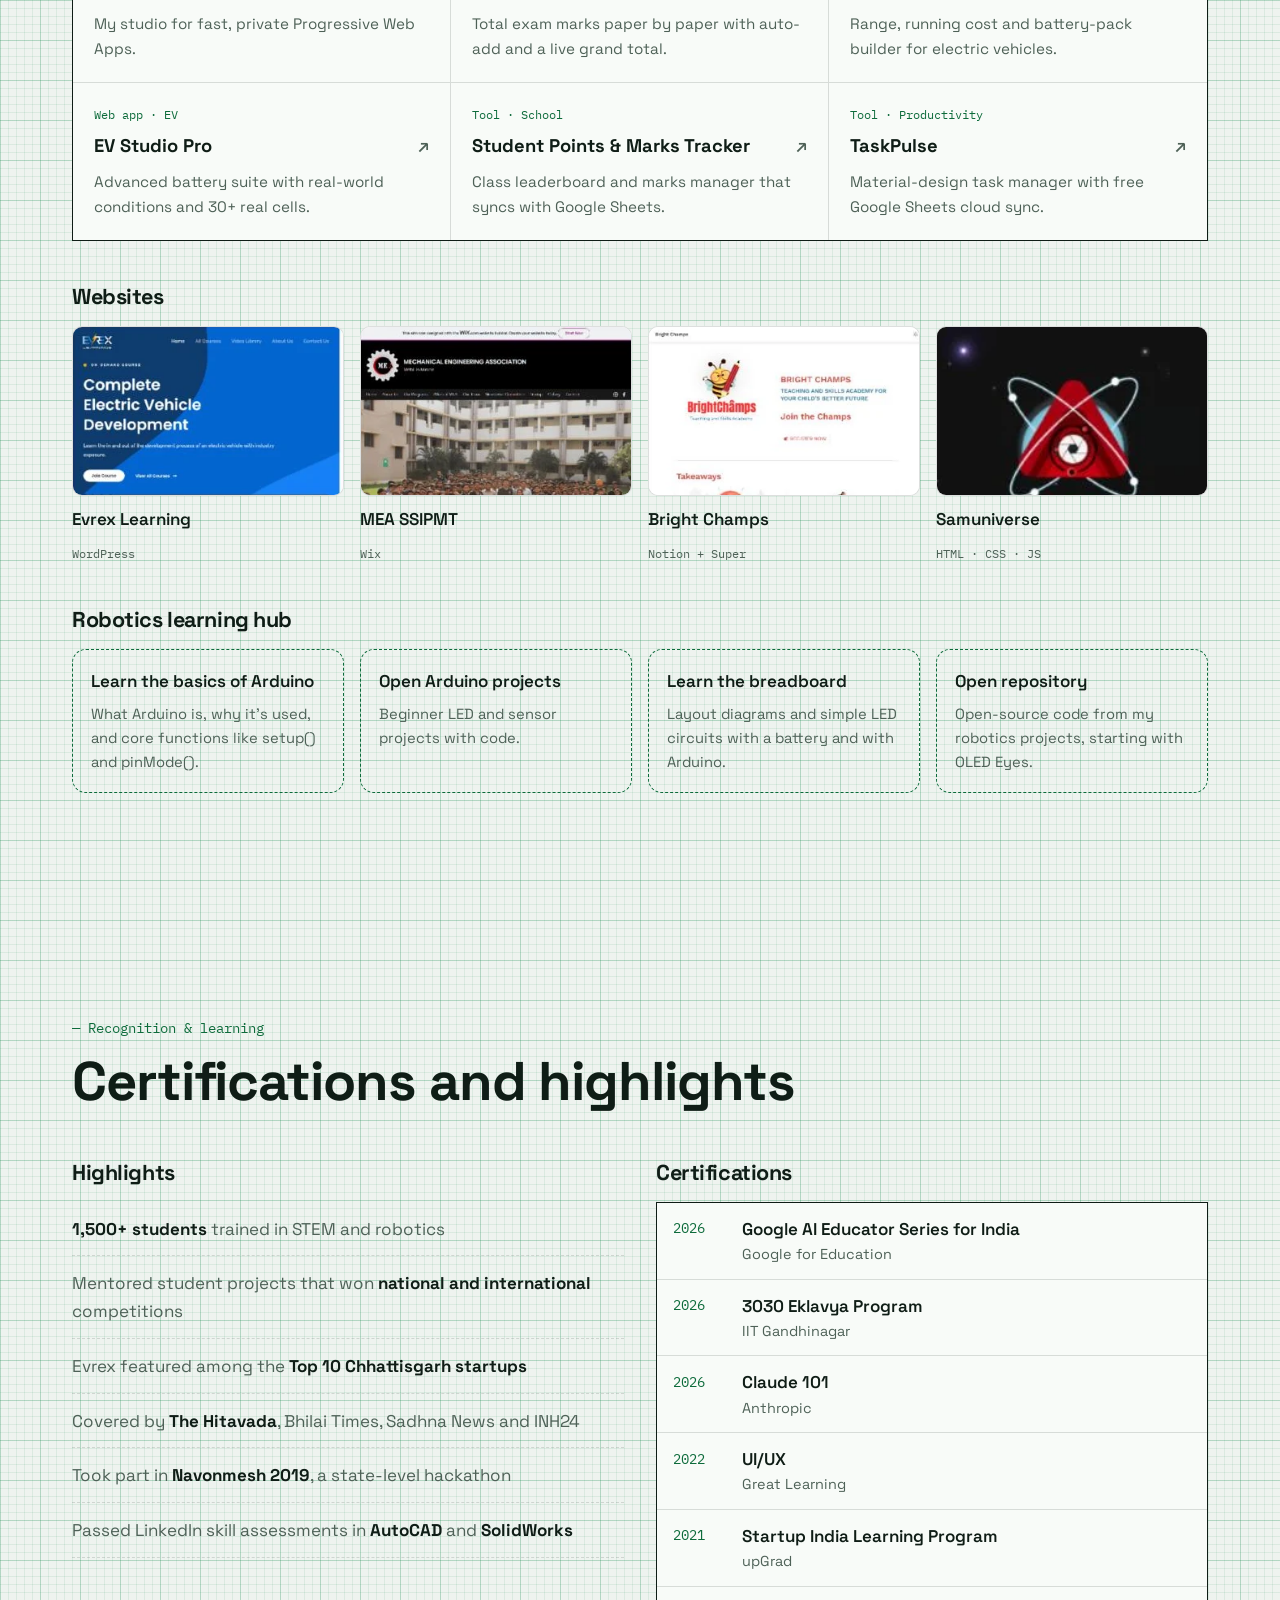
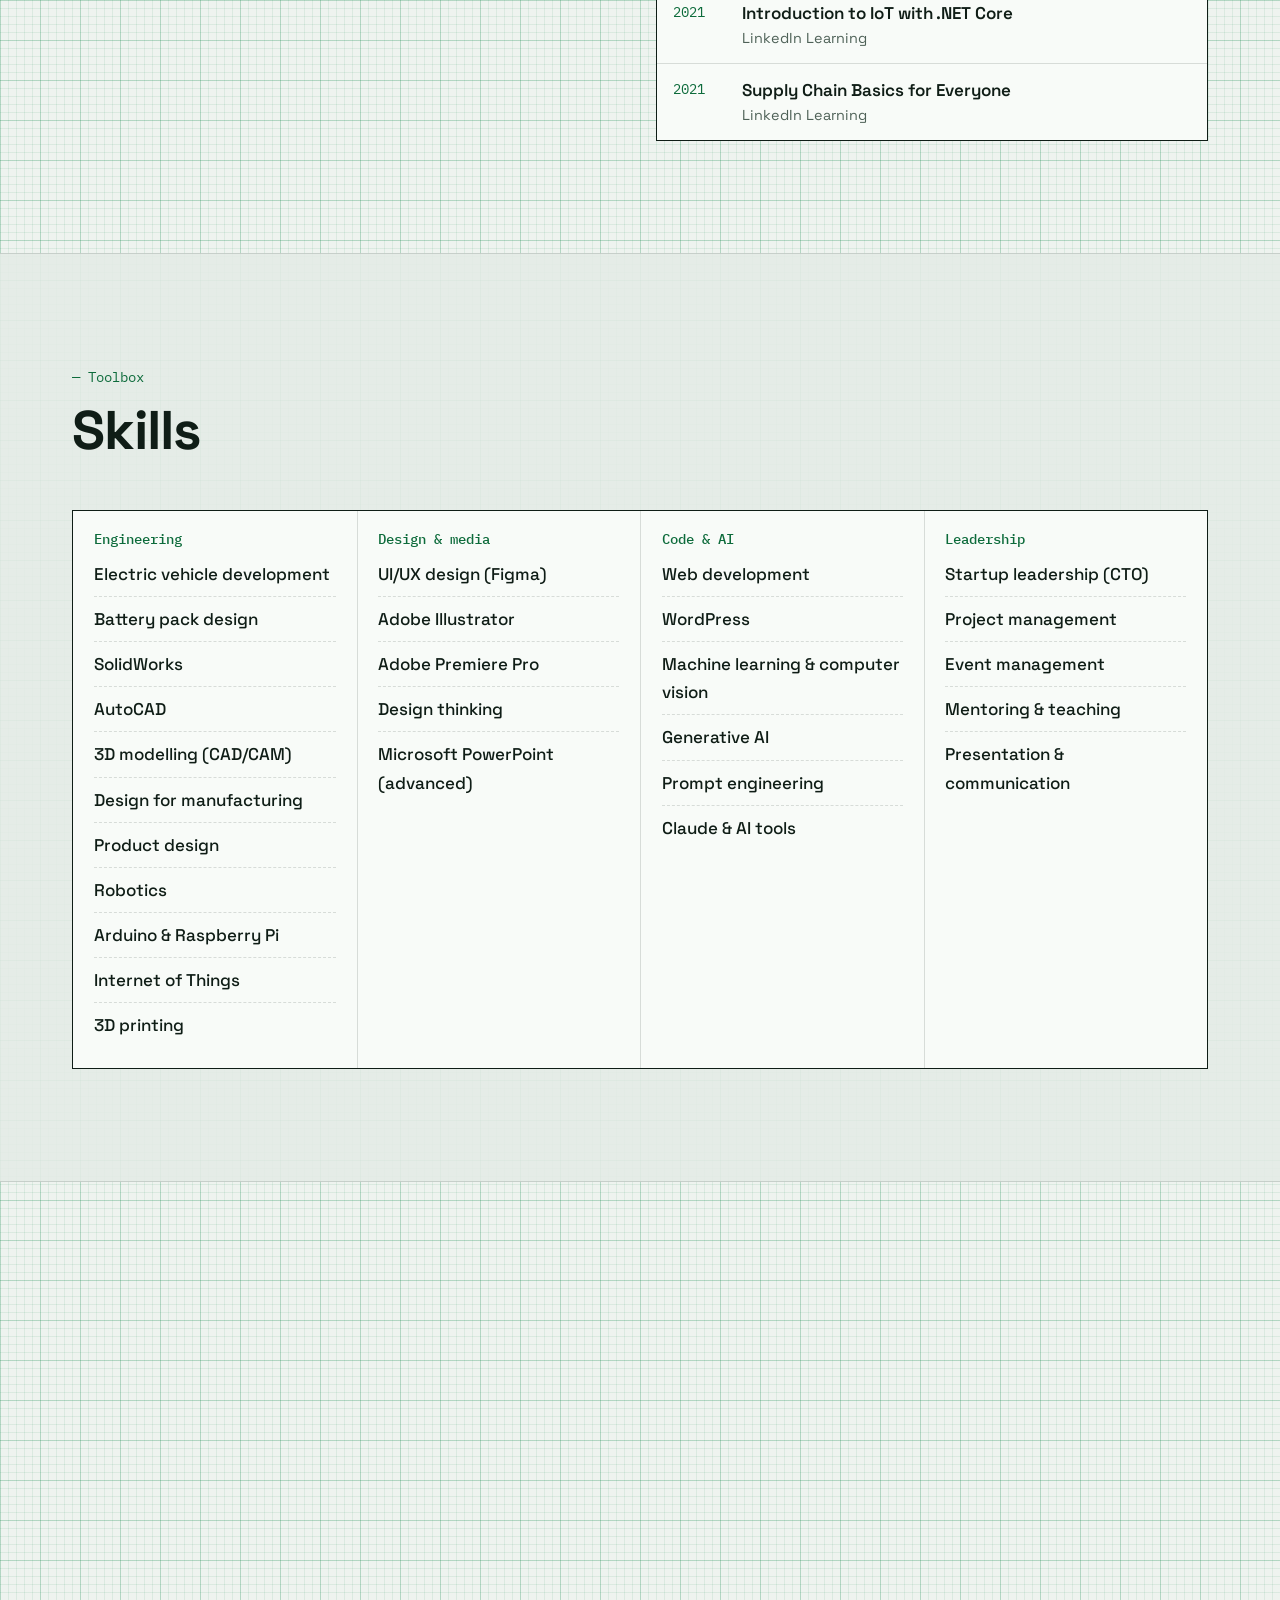
==== commit 271e3ce9: "Add LinkedIn details: experience, education, NIVO, Evrex products, projects, certifications Co-Autho" ====
--- a/index.html
+++ b/index.html
@@ -3,8 +3,8 @@
 <head>
   <meta charset="utf-8" />
   <meta name="viewport" content="width=device-width, initial-scale=1, viewport-fit=cover" />
-  <title>Kunal Urkude — Mechanical engineer, maker & educator</title>
-  <meta name="description" content="Kunal Urkude is a mechanical engineer from Raipur who builds electric vehicles, teaches robotics, makes videos and designs, and builds web apps. Exploring tech, capturing the world, unravelling science." />
+  <title>Kunal Urkude — Co-founder & CTO, Evrex Tech · Robotics mentor</title>
+  <meta name="description" content="Kunal Urkude is a mechanical engineer from Raipur: co-founder & CTO of Evrex Tech, Atal Tinkering Lab mentor who has trained 1500+ students, and builder of NIVO. He also makes videos, designs and web apps." />
   <meta name="author" content="Kunal Urkude" />
   <link rel="canonical" href="https://kunalurkude.github.io/portfolio/" />
   <meta name="theme-color" content="#EEF3EF" media="(prefers-color-scheme: light)" />
@@ -23,7 +23,7 @@
   <link rel="preconnect" href="https://fonts.googleapis.com" />
   <link rel="preconnect" href="https://fonts.gstatic.com" crossorigin />
   <link href="https://fonts.googleapis.com/css2?family=Space+Grotesk:wght@400;500;600;700&family=IBM+Plex+Mono:wght@400;500&display=swap" rel="stylesheet" />
-  <link rel="stylesheet" href="css/style.css?v=1" />
+  <link rel="stylesheet" href="css/style.css?v=2" />
   <script>try{const t=localStorage.getItem("ku-theme");if(t)document.documentElement.dataset.theme=t}catch(e){}</script>
 
   <script type="application/ld+json">
@@ -31,7 +31,7 @@
     "@context": "https://schema.org",
     "@type": "Person",
     "name": "Kunal Urkude",
-    "jobTitle": "Mechanical engineer, Robotics teacher & Atal Tinkering Lab mentor",
+    "jobTitle": "Co-founder & CTO, EVREX TECH PVT LTD; Atal Tinkering Lab Mentor",
     "address": { "@type": "PostalAddress", "addressLocality": "Raipur", "addressRegion": "Chhattisgarh", "addressCountry": "IN" },
     "alumniOf": "Shri Shankaracharya Institute of Professional Management and Technology, Raipur",
     "url": "https://kunalurkude.github.io/portfolio/",
@@ -46,6 +46,7 @@
     <div class="wrap nav__inner">
       <a class="nav__name" href="#top">Kunal Urkude</a>
       <nav class="nav__links" aria-label="Sections">
+        <a href="#experience">Experience</a>
         <a href="#ev">EV</a>
         <a href="#teaching">Teaching</a>
         <a href="#media">Video</a>
@@ -63,7 +64,7 @@
       </div>
     </div>
     <nav class="menu" id="menu" hidden aria-label="Mobile">
-      <a href="#ev">EV projects</a><a href="#teaching">Teaching</a><a href="#media">Video</a><a href="#design">Design</a><a href="#apps">Apps</a><a href="#skills">Skills</a><a href="#contact">Contact</a>
+      <a href="#experience">Experience</a><a href="#ev">EV projects</a><a href="#teaching">Teaching</a><a href="#media">Video</a><a href="#design">Design</a><a href="#apps">Apps</a><a href="#skills">Skills</a><a href="#contact">Contact</a>
     </nav>
   </header>
 
@@ -84,7 +85,7 @@
                 <span>Mechanical engineer</span>
               </div>
               <p class="hero__tag">Exploring tech, capturing the world, unravelling science.</p>
-              <p class="hero__lede">I build electric vehicles, teach robotics to the next generation, make videos and designs, and build web apps. I love solving problems and I never stop learning.</p>
+              <p class="hero__lede">I help innovators and creators bring ideas to life. I co-founded an EV company, mentor young makers in robotics (1,500+ students trained so far), and I'm building NIVO for schools. I also make videos, designs and web apps.</p>
               <div class="hero__ctas">
                 <a class="btn" href="#ev">See my work <svg viewBox="0 0 24 24"><path d="M5 12h14M13 6l6 6-6 6"/></svg></a>
                 <a class="btn btn--ghost" href="#contact">Get in touch</a>
@@ -100,10 +101,10 @@
 
           <!-- title block, like the corner of an engineering drawing -->
           <dl class="titleblock">
-            <div><dt>Now</dt><dd>Robotics teacher &amp; Atal Tinkering Lab mentor, Brighton International School</dd></div>
-            <div><dt>Built</dt><dd>Hamar e-bike &amp; Dyno e-cycle with Evrex Automotive</dd></div>
-            <div><dt>Runs</dt><dd><a href="https://kunalurkude.github.io/Samuniverse/">Samuniverse</a> &amp; <a href="https://kunalurkude.github.io/flashfuse/">Flashfuse Labs</a></dd></div>
-            <div><dt>Studied</dt><dd>Mechanical engineering, SSIPMT Raipur</dd></div>
+            <div><dt>Co-founder &amp; CTO</dt><dd>EVREX TECH PVT LTD, since 2020</dd></div>
+            <div><dt>Mentor</dt><dd>Atal Tinkering Lab, Brighton International School</dd></div>
+            <div><dt>Building</dt><dd><a href="#nivo">NIVO</a>, school timetables &amp; proxies</dd></div>
+            <div><dt>Studied</dt><dd>BE Mechanical, SSIPMT Raipur (2017–21)</dd></div>
           </dl>
         </div>
       </div>
@@ -113,9 +114,87 @@
     <section class="section section--tight" aria-label="What I do">
       <div class="wrap hats">
         <a class="hat" href="#ev"><span class="hat__k">Build</span><strong>Electric vehicles</strong><span>An e-bike that goes 100 km on ₹7 of charge.</span></a>
-        <a class="hat" href="#teaching"><span class="hat__k">Teach</span><strong>Robotics &amp; STEM</strong><span>Design thinking, 3D design and drones in class.</span></a>
+        <a class="hat" href="#teaching"><span class="hat__k">Teach</span><strong>Robotics &amp; STEM</strong><span>1,500+ students trained in STEM and robotics.</span></a>
         <a class="hat" href="#media"><span class="hat__k">Create</span><strong>Videos &amp; design</strong><span>Event promos, product films, logos and posters.</span></a>
         <a class="hat" href="#apps"><span class="hat__k">Code</span><strong>Web apps</strong><span>Fast tools for teachers, EV builders and teams.</span></a>
+      </div>
+    </section>
+
+    <!-- EXPERIENCE (a real timeline) -->
+    <section class="section" id="experience">
+      <div class="wrap">
+        <header class="head">
+          <p class="kicker">Experience</p>
+          <h2 class="h2">Where I've worked</h2>
+        </header>
+        <ol class="timeline">
+          <li class="tl">
+            <p class="tl__when">Mar 2024 – now</p>
+            <div class="tl__body">
+              <h3>Atal Tinkering Lab Mentor</h3>
+              <p class="tl__org">Brighton International School · Raipur</p>
+              <ul>
+                <li>Mentor students in STEM, robotics, IoT and prototyping under the Atal Tinkering Lab initiative.</li>
+                <li>Mentored student projects that won national and international competitions.</li>
+                <li>Run hands-on workshops on Arduino, sensors and 3D printing.</li>
+              </ul>
+            </div>
+          </li>
+          <li class="tl">
+            <p class="tl__when">Nov 2020 – now</p>
+            <div class="tl__body">
+              <h3>Co-founder &amp; Chief Technology Officer</h3>
+              <p class="tl__org">EVREX TECH PVT LTD · Raipur</p>
+              <ul>
+                <li>Lead technology for electric vehicles, lithium-ion battery packs and electric machinery, using SolidWorks and CAD.</li>
+                <li>Evrex products include the Hamar e-bike, Dyno e-cycle, Shakti Green E-Loader and Vajra electric pitch roller.</li>
+              </ul>
+            </div>
+          </li>
+          <li class="tl">
+            <p class="tl__when">Apr 2020 – Jun 2021</p>
+            <div class="tl__body">
+              <h3>Core Team Head, Mechanical Engineering Association</h3>
+              <p class="tl__org">SSIPMT · Raipur</p>
+              <ul><li>Led the MEA core team and coordinated large-scale institute events like Metrage, El Carrete and alumni talks.</li></ul>
+            </div>
+          </li>
+          <li class="tl">
+            <p class="tl__when">Jul – Aug 2020</p>
+            <div class="tl__body">
+              <h3>Multimedia Designer (internship)</h3>
+              <p class="tl__org">Magic Memory · Bhilai, remote</p>
+              <ul><li>Design and video work with Adobe Creative Suite and WordPress.</li></ul>
+            </div>
+          </li>
+          <li class="tl">
+            <p class="tl__when">Jun – Jul 2019</p>
+            <div class="tl__body">
+              <h3>Summer Trainee</h3>
+              <p class="tl__org">Escorts Limited, Training &amp; Development Centre · Bengaluru</p>
+              <ul><li>Learned tractor systems, internal parts, assembly and transmission types, plus driving. Above all, discipline at work.</li></ul>
+              <button class="link link--btn" data-yt="avyBHl7SUUg" data-title="Escorts Training & Development Centre">Watch my video from the training</button>
+            </div>
+          </li>
+        </ol>
+
+        <div class="edu">
+          <h3 class="h3">Education</h3>
+          <div class="edu__grid">
+            <article>
+              <p class="tl__when">2017 – 2021</p>
+              <h4>Bachelor of Engineering, Mechanical</h4>
+              <p class="tl__org">SSIPMT Raipur · Chhattisgarh Swami Vivekanand Technical University</p>
+              <p>MEA core team head, audio-visual in-charge, graphic designer and AGRESITA design head.</p>
+            </article>
+            <article>
+              <p class="tl__when">2016 – 2017</p>
+              <h4>High School, Mathematics</h4>
+              <p class="tl__org">Shri Balaji Vidya Mandir</p>
+              <p>First class. Singer, and colour party leader in Scouts &amp; Guides.</p>
+            </article>
+          </div>
+        </div>
       </div>
     </section>
 
@@ -161,8 +240,19 @@
           <figure class="photo"><img src="assets/work/hamar-dyno-night.webp" alt="Hamar and Dyno parked at night with headlights on" width="306" height="228" loading="lazy" /></figure>
         </div>
 
+        <div class="evrex-now">
+          <h3 class="h3">At Evrex Tech today</h3>
+          <div class="evrex-now__grid">
+            <article><h4>Shakti Green E-Loader</h4><p>An electric cargo loader. "Har load easy, environment breezy."</p></article>
+            <article><h4>Vajra electric pitch roller</h4><p>Zero-emission roller for cricket pitches, pavements and industrial surfaces, from 1 to 2 tons. Made in Chhattisgarh.</p></article>
+            <article><h4>Li-ion battery packs</h4><p>Packs with IP-rated enclosures, water-resistant connectors and BMS safety layers, built for Indian roads and monsoons.</p></article>
+          </div>
+        </div>
+
         <div class="press">
           <p class="press__label">In the news</p>
+          <button class="press__btn" data-yt="VAwxjkHmBTs" data-title="Featured in Top 10 Chhattisgarh Startups">Top 10 Chhattisgarh Startups</button>
+          <span class="press__item">The Hitavada</span>
           <a href="https://www.youtube.com/watch?v=X3bOM7lhWW8" target="_blank" rel="noopener">Bhilai Times</a>
           <a href="https://drive.google.com/file/d/150WWMIWDZ9TyK5T0y2TUC4wRJQJ6uIi4/view?usp=sharing" target="_blank" rel="noopener">Sadhna News</a>
           <a href="https://drive.google.com/file/d/1zXjqAypO81PN0Yun9saUqKymmYkRfyB6/view?usp=sharing" target="_blank" rel="noopener">INH24 News</a>
@@ -221,6 +311,43 @@
               <p>Online courses that make learning fun, social and affordable, without limits of time, place or cost. Courses cover EV development, graphic design, Android apps and IoT.</p>
               <a class="link" href="https://learn.evrex.in/" target="_blank" rel="noopener">learn.evrex.in</a>
             </div>
+          </article>
+        </div>
+      </div>
+    </section>
+
+    <!-- MORE BUILDS -->
+    <section class="section" id="builds">
+      <div class="wrap">
+        <header class="head">
+          <p class="kicker">Projects</p>
+          <h2 class="h2">More things I've built</h2>
+          <p class="lede">Robots, assistive tech and machine learning, built for learning and for real people.</p>
+        </header>
+        <div class="builds">
+          <article class="build">
+            <p class="tl__when">Mar – Jul 2024 · Research</p>
+            <h3>Assistive navigation device for blind people</h3>
+            <p>Ultrasonic sensors and an Arduino detect obstacles and warn the user with audio and haptic vibration. It clips onto any standard white cane, and trials showed it boosted users' confidence and independence.</p>
+            <p class="build__meta">With Sagar and Lukesh · Brighton International School</p>
+          </article>
+          <article class="build">
+            <p class="tl__when">2026 · Robotics</p>
+            <h3>BrisCat V3</h3>
+            <p>A Raspberry Pi-powered wireless robot for hands-on learning: wireless control, obstacle avoidance, AI, computer vision and automation, built for young innovators to experiment with.</p>
+            <p class="build__meta">Atal Tinkering Lab</p>
+          </article>
+          <article class="build">
+            <p class="tl__when">2026 · Machine learning</p>
+            <h3>Diabetic retinopathy detection</h3>
+            <p>An ML model that detects diabetic retinopathy from fundus eye images (Kaggle dataset). These images can be captured with a simple phone-based setup, which makes early screening far more accessible.</p>
+            <p class="build__meta">Image preprocessing · Computer vision</p>
+          </article>
+          <article class="build">
+            <p class="tl__when">Mar 2019 · Robotics</p>
+            <h3>Soccer Bot</h3>
+            <p>A soccer-playing robot built on Arduino Uno using IoT concepts.</p>
+            <p class="build__meta">With Piyush · SSIPMT</p>
           </article>
         </div>
       </div>
@@ -283,11 +410,59 @@
           <h2 class="h2">Apps and websites I've built</h2>
           <p class="lede">Small, fast tools that solve real problems, plus websites for organisations I've worked with.</p>
         </header>
+        <article class="nivo" id="nivo">
+          <div>
+            <p class="when">Building now</p>
+            <h3>NIVO</h3>
+            <p class="nivo__pitch">Every school knows the morning a teacher calls in sick. NIVO keeps teachers and timetables in one place, shows who is free in every period, and assigns a proxy for an absent teacher in seconds.</p>
+          </div>
+          <div class="nivo__demo" aria-hidden="true">
+            <div class="nivo__row nivo__row--h"><span>Period</span><span>1</span><span>2</span><span>3</span><span>4</span></div>
+            <div class="nivo__row"><span>Ms. Rao</span><i class="busy"></i><i class="absent">Absent</i><i class="busy"></i><i></i></div>
+            <div class="nivo__row"><span>Mr. Singh</span><i></i><i class="proxy">Proxy</i><i class="busy"></i><i class="busy"></i></div>
+            <div class="nivo__row"><span>Ms. Patel</span><i class="busy"></i><i class="free">Free</i><i></i><i class="busy"></i></div>
+          </div>
+        </article>
         <div class="apps" id="appList"></div>
         <h3 class="h3">Websites</h3>
         <div class="sites" id="siteList"></div>
         <h3 class="h3">Robotics learning hub</h3>
         <div class="robo" id="robotics"></div>
+      </div>
+    </section>
+
+    <!-- RECOGNITION -->
+    <section class="section" id="recognition">
+      <div class="wrap">
+        <header class="head">
+          <p class="kicker">Recognition &amp; learning</p>
+          <h2 class="h2">Certifications and highlights</h2>
+        </header>
+        <div class="recog">
+          <div>
+            <h3 class="h3 h3--flush">Highlights</h3>
+            <ul class="list">
+              <li><b>1,500+ students</b> trained in STEM and robotics</li>
+              <li>Mentored student projects that won <b>national and international</b> competitions</li>
+              <li>Evrex featured among the <b>Top 10 Chhattisgarh startups</b></li>
+              <li>Covered by <b>The Hitavada</b>, Bhilai Times, Sadhna News and INH24</li>
+              <li>Took part in <b>Navonmesh 2019</b>, a state-level hackathon</li>
+              <li>Passed LinkedIn skill assessments in <b>AutoCAD</b> and <b>SolidWorks</b></li>
+            </ul>
+          </div>
+          <div>
+            <h3 class="h3 h3--flush">Certifications</h3>
+            <ul class="certs">
+              <li><span>2026</span><b>Google AI Educator Series for India</b><em>Google for Education</em></li>
+              <li><span>2026</span><b>3030 Eklavya Program</b><em>IIT Gandhinagar</em></li>
+              <li><span>2026</span><b>Claude 101</b><em>Anthropic</em></li>
+              <li><span>2022</span><b>UI/UX</b><em>Great Learning</em></li>
+              <li><span>2021</span><b>Startup India Learning Program</b><em>upGrad</em></li>
+              <li><span>2021</span><b>Introduction to IoT with .NET Core</b><em>LinkedIn Learning</em></li>
+              <li><span>2021</span><b>Supply Chain Basics for Everyone</b><em>LinkedIn Learning</em></li>
+            </ul>
+          </div>
+        </div>
       </div>
     </section>
 
@@ -336,7 +511,7 @@
     <img id="lbImg" alt="" />
   </dialog>
 
-  <script src="js/data.js?v=1"></script>
-  <script src="js/main.js?v=1"></script>
+  <script src="js/data.js?v=2"></script>
+  <script src="js/main.js?v=2"></script>
 </body>
 </html>
--- a/css/style.css
+++ b/css/style.css
@@ -376,3 +376,81 @@
   .hero__copy > *, .portrait, .titleblock, .dim span, .dim__arrow, .reveal { opacity: 1 !important; transform: none !important; }
   .dim__line { stroke-dashoffset: 0; }
 }
+
+/* ---------- Experience timeline ---------- */
+.timeline { list-style: none; margin: 0; padding: 0; position: relative; }
+.timeline::before { content: ""; position: absolute; left: 11.5rem; top: .6rem; bottom: .6rem; width: 0; border-left: 1.5px dashed var(--green-ink); }
+.tl { position: relative; display: grid; grid-template-columns: 10rem 1fr; gap: 3rem; padding-block: 1.2rem; }
+.tl::before { content: ""; position: absolute; left: calc(11.5rem - 6px); top: 1.65rem; width: 11px; height: 11px; border: 2px solid var(--green-ink); background: var(--paper); border-radius: 50%; }
+.tl:first-child::before { background: var(--amber); border-color: var(--ink); }
+.tl__when { font-family: var(--mono); font-size: .85rem; color: var(--muted); padding-top: .25rem; }
+.tl__body { display: grid; gap: .35rem; justify-items: start; padding: 1.1rem 1.3rem; border: 1.5px solid var(--ink); background: var(--card); width: 100%; }
+.tl__body h3 { font-size: 1.25rem; }
+.tl__org { color: var(--green-ink); font-weight: 600; }
+.tl__body ul { margin: .3rem 0 0; padding-left: 1.1rem; color: var(--muted); display: grid; gap: .3rem; }
+.link--btn { background: none; border: 0; padding: 0; margin-top: .4rem; cursor: pointer; text-decoration: underline; font-size: .95rem; }
+.edu { margin-top: 1rem; }
+.edu__grid { display: grid; grid-template-columns: 1fr 1fr; gap: 1rem; }
+.edu article { display: grid; gap: .35rem; align-content: start; padding: 1.2rem 1.3rem; border: 1px dashed var(--green-ink); border-radius: var(--r); }
+.edu h4 { font-size: 1.15rem; }
+.edu article > p:last-child { color: var(--muted); }
+
+/* ---------- Evrex today ---------- */
+.evrex-now__grid { display: grid; grid-template-columns: repeat(3, 1fr); gap: 1rem; }
+.evrex-now article { padding: 1.2rem; border: 1.5px solid var(--ink); background: var(--card); display: grid; gap: .4rem; align-content: start; }
+.evrex-now h4 { font-size: 1.1rem; }
+.evrex-now p { color: var(--muted); font-size: .95rem; }
+.press__btn { padding: .45rem .85rem; border: 1px solid var(--green-ink); border-radius: 999px; background: var(--card); color: var(--green-ink); font-weight: 600; font-size: .92rem; cursor: pointer; }
+.press__item { padding: .45rem .85rem; border: 1px solid var(--line); border-radius: 999px; font-weight: 600; font-size: .92rem; color: var(--muted); }
+
+/* ---------- Builds ---------- */
+.builds { display: grid; grid-template-columns: 1fr 1fr; gap: 1.2rem; }
+.build { display: grid; gap: .5rem; align-content: start; padding: 1.4rem; border: 1.5px solid var(--ink); background: var(--card); position: relative; }
+.build::after { content: ""; position: absolute; right: 10px; top: 10px; width: 14px; height: 14px; border-right: 1.5px solid var(--green-ink); border-top: 1.5px solid var(--green-ink); }
+.build h3 { font-size: 1.3rem; }
+.build > p:not(.tl__when) { color: var(--muted); }
+.build__meta { font-size: .9rem; color: var(--green-ink) !important; font-weight: 600; }
+
+/* ---------- NIVO ---------- */
+.nivo { display: grid; grid-template-columns: 1fr 1.1fr; gap: 2rem; align-items: center; padding: clamp(1.3rem, 3vw, 2rem); margin-bottom: 1.6rem; border: 1.5px solid var(--ink); outline: 1px solid var(--ink); outline-offset: -8px; background: var(--card); }
+.nivo > div:first-child { display: grid; gap: .6rem; justify-items: start; }
+.nivo h3 { font-size: clamp(2rem, 4vw, 2.8rem); letter-spacing: -.04em; }
+.nivo__pitch { color: var(--muted); }
+.nivo__demo { display: grid; gap: 4px; font-size: .82rem; }
+.nivo__row { display: grid; grid-template-columns: 6rem repeat(4, 1fr); gap: 4px; }
+.nivo__row > span:first-child { font-weight: 600; align-self: center; }
+.nivo__row--h span { font-family: var(--mono); color: var(--muted); text-align: center; }
+.nivo__row--h span:first-child { text-align: left; }
+.nivo__row i { display: grid; place-items: center; min-height: 2.2rem; border-radius: 6px; font-style: normal; font-weight: 600; background: color-mix(in srgb, var(--ink) 5%, transparent); border: 1px dashed var(--line); }
+.nivo__row i.busy { background: color-mix(in srgb, var(--ink) 14%, transparent); border-style: solid; }
+.nivo__row i.absent { background: #FDE2E1; color: #B42318; border: 1px solid #F4B0AC; }
+.nivo__row i.free { background: color-mix(in srgb, var(--green) 18%, transparent); color: var(--green-ink); border: 1px solid var(--green-ink); }
+.nivo__row i.proxy { background: var(--amber); color: #1a1405; border: 1px solid var(--ink); }
+.is-in .nivo__row i.proxy { animation: proxyIn .9s var(--ease) .5s both; }
+@keyframes proxyIn { from { opacity: 0; transform: scale(.6); } }
+
+/* ---------- Recognition ---------- */
+.recog { display: grid; grid-template-columns: 1fr 1fr; gap: 2rem; }
+.h3--flush { margin-top: 0; }
+.list { list-style: none; margin: 0; padding: 0; display: grid; }
+.list li { padding: .8rem 0; border-bottom: 1px dashed var(--line); color: var(--muted); }
+.list b { color: var(--ink); }
+.certs { list-style: none; margin: 0; padding: 0; border: 1.5px solid var(--ink); background: var(--card); }
+.certs li { display: grid; grid-template-columns: 3.5rem 1fr; column-gap: .8rem; padding: .75rem 1rem; border-bottom: 1px solid var(--line); }
+.certs li:last-child { border-bottom: 0; }
+.certs span { grid-row: span 2; font-family: var(--mono); font-size: .85rem; color: var(--green-ink); padding-top: .15rem; }
+.certs b { font-weight: 600; }
+.certs em { font-style: normal; color: var(--muted); font-size: .9rem; }
+
+@media (max-width: 1000px) {
+  .timeline::before { left: 6px; }
+  .tl { grid-template-columns: 1fr; gap: .4rem; padding-left: 2rem; }
+  .tl::before { left: 0; top: 1.5rem; }
+  .evrex-now__grid { grid-template-columns: 1fr; }
+  .nivo, .recog { grid-template-columns: 1fr; }
+}
+@media (max-width: 640px) {
+  .edu__grid, .builds { grid-template-columns: 1fr; }
+  .nivo__row { grid-template-columns: 4.6rem repeat(4, 1fr); }
+  .nivo__row i { font-size: .7rem; }
+}
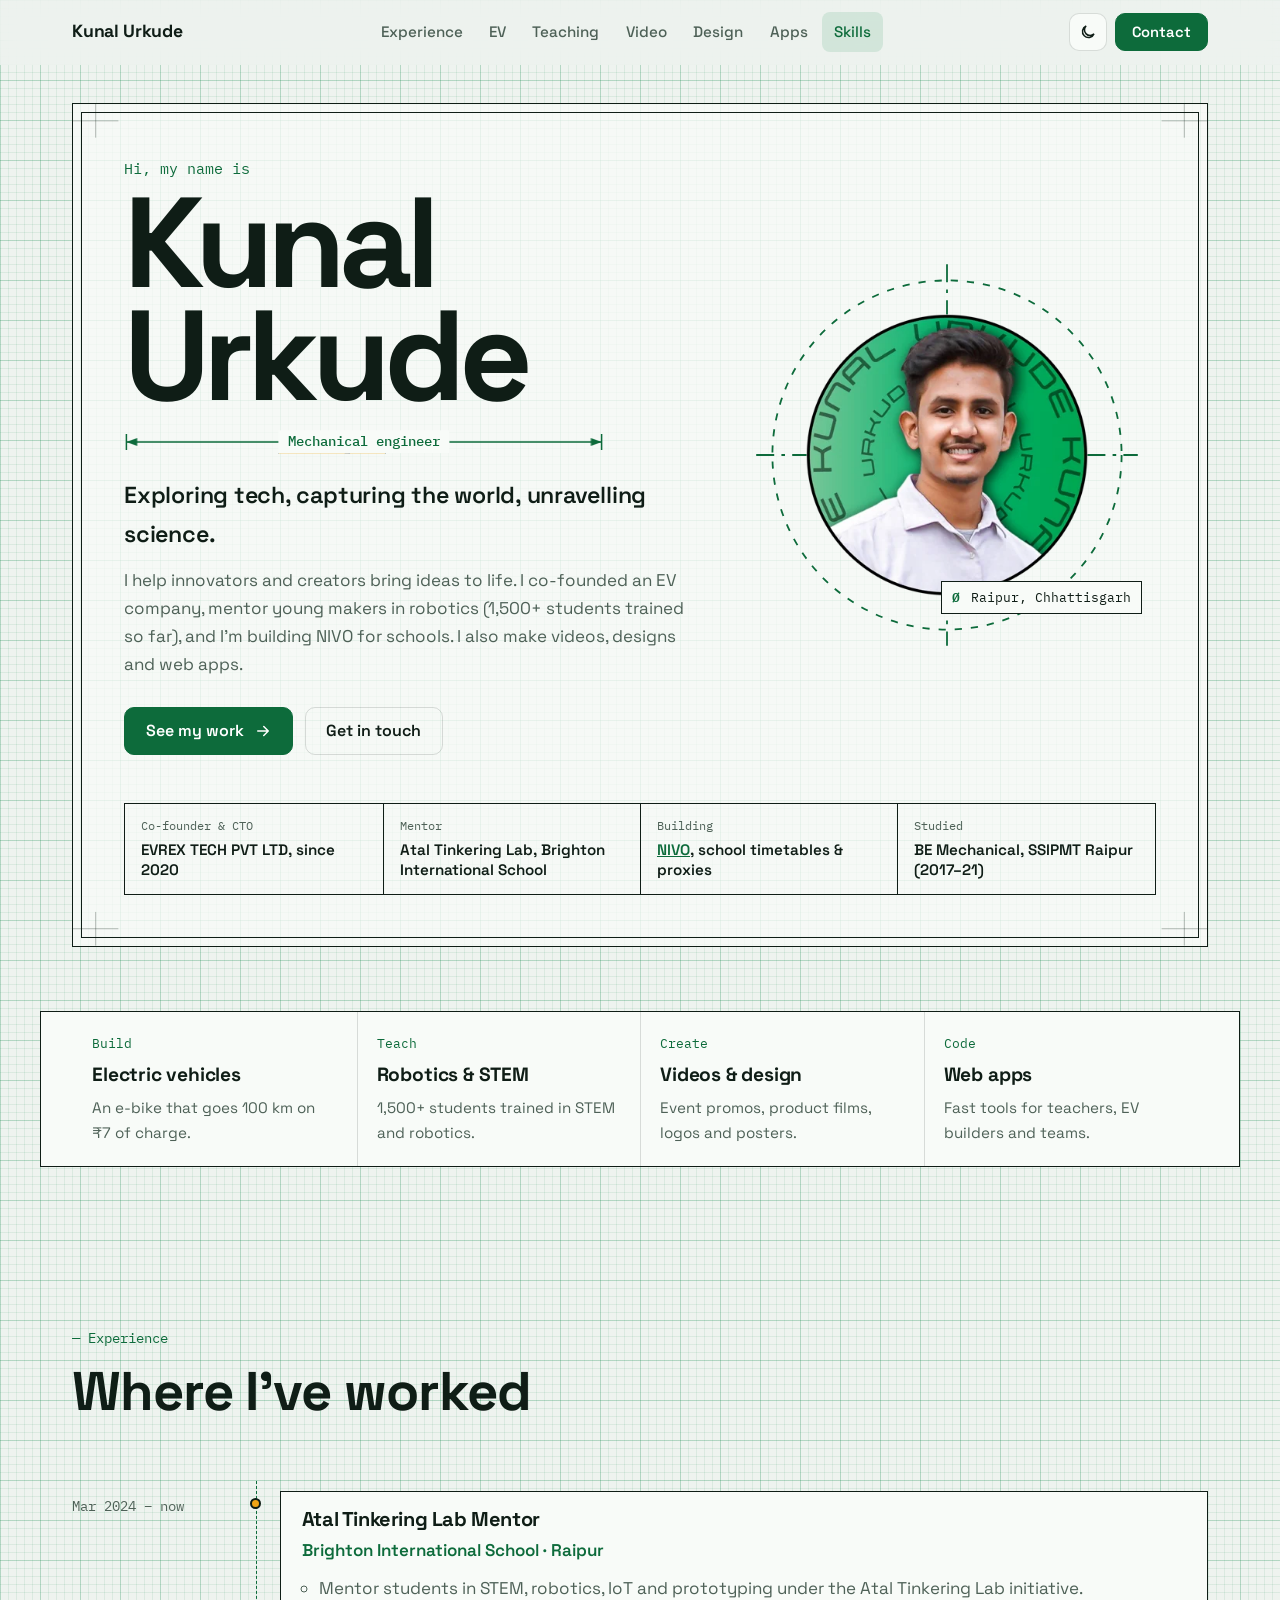
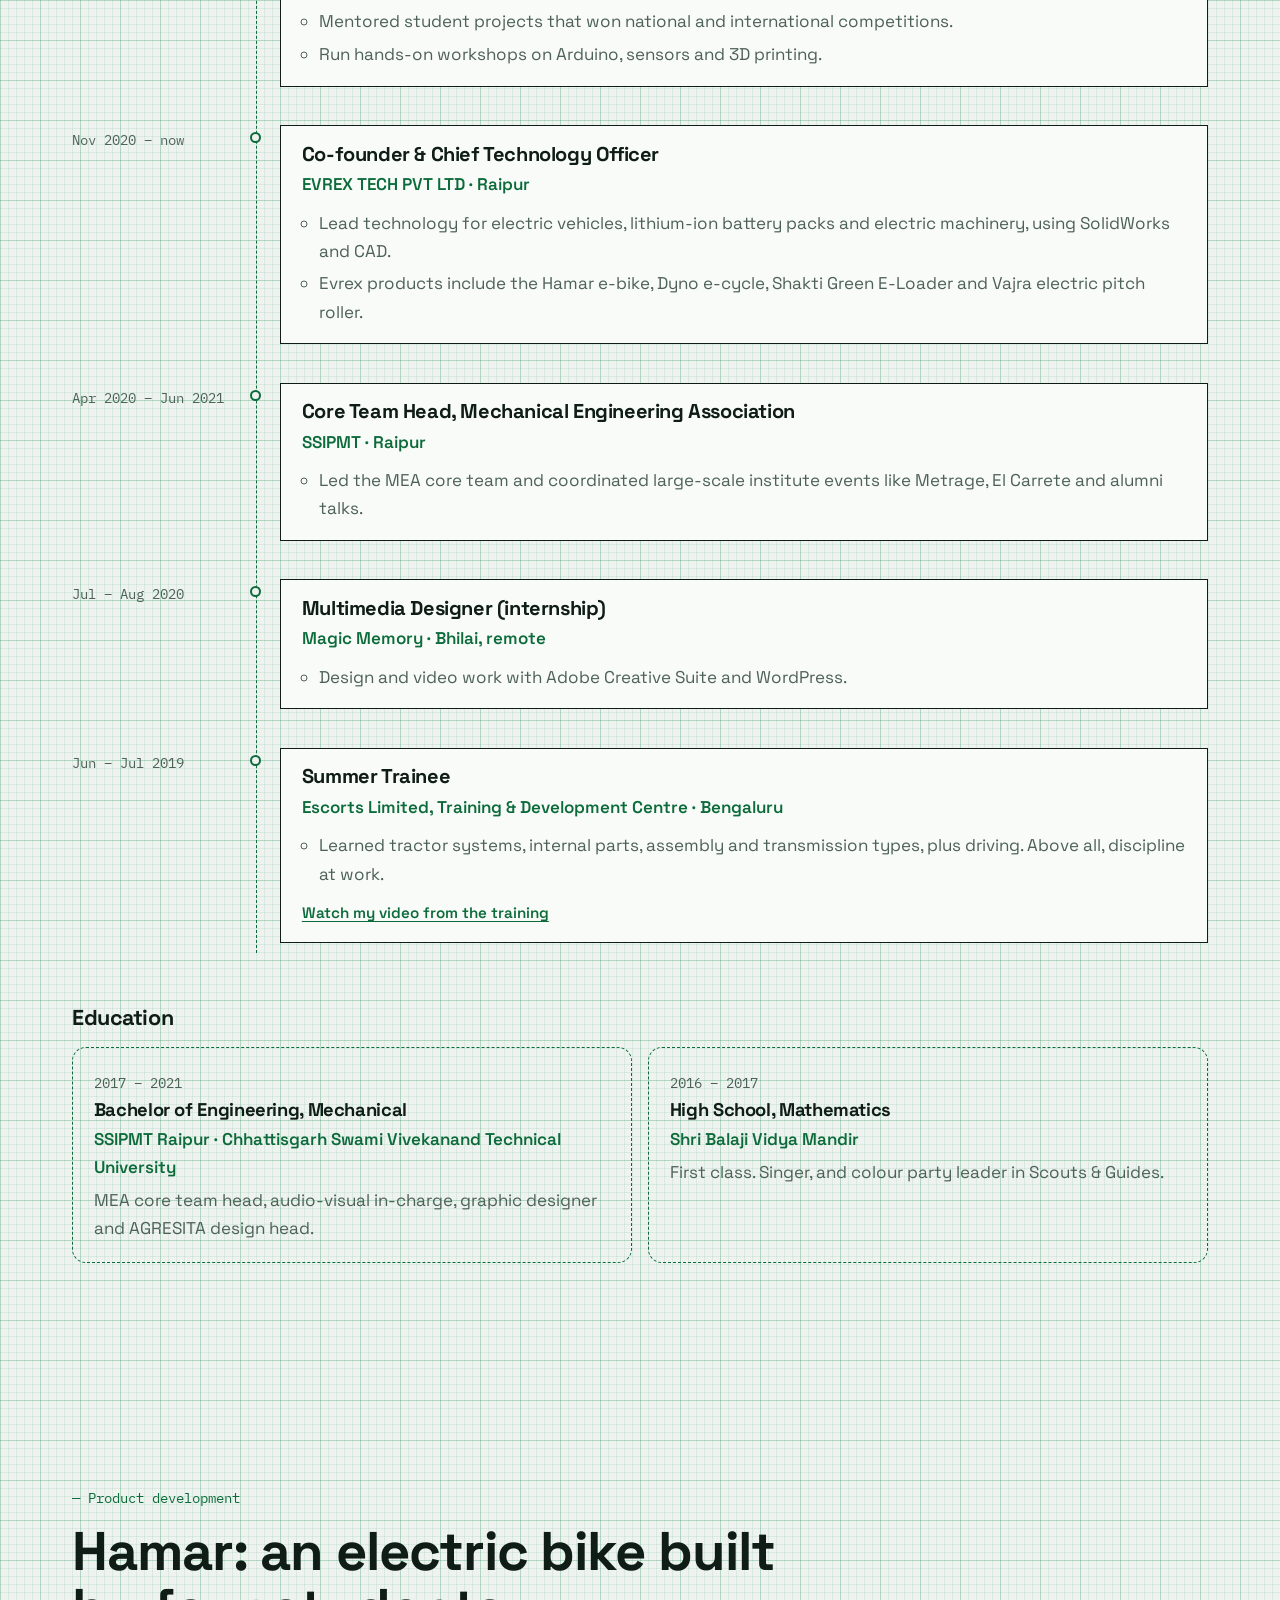
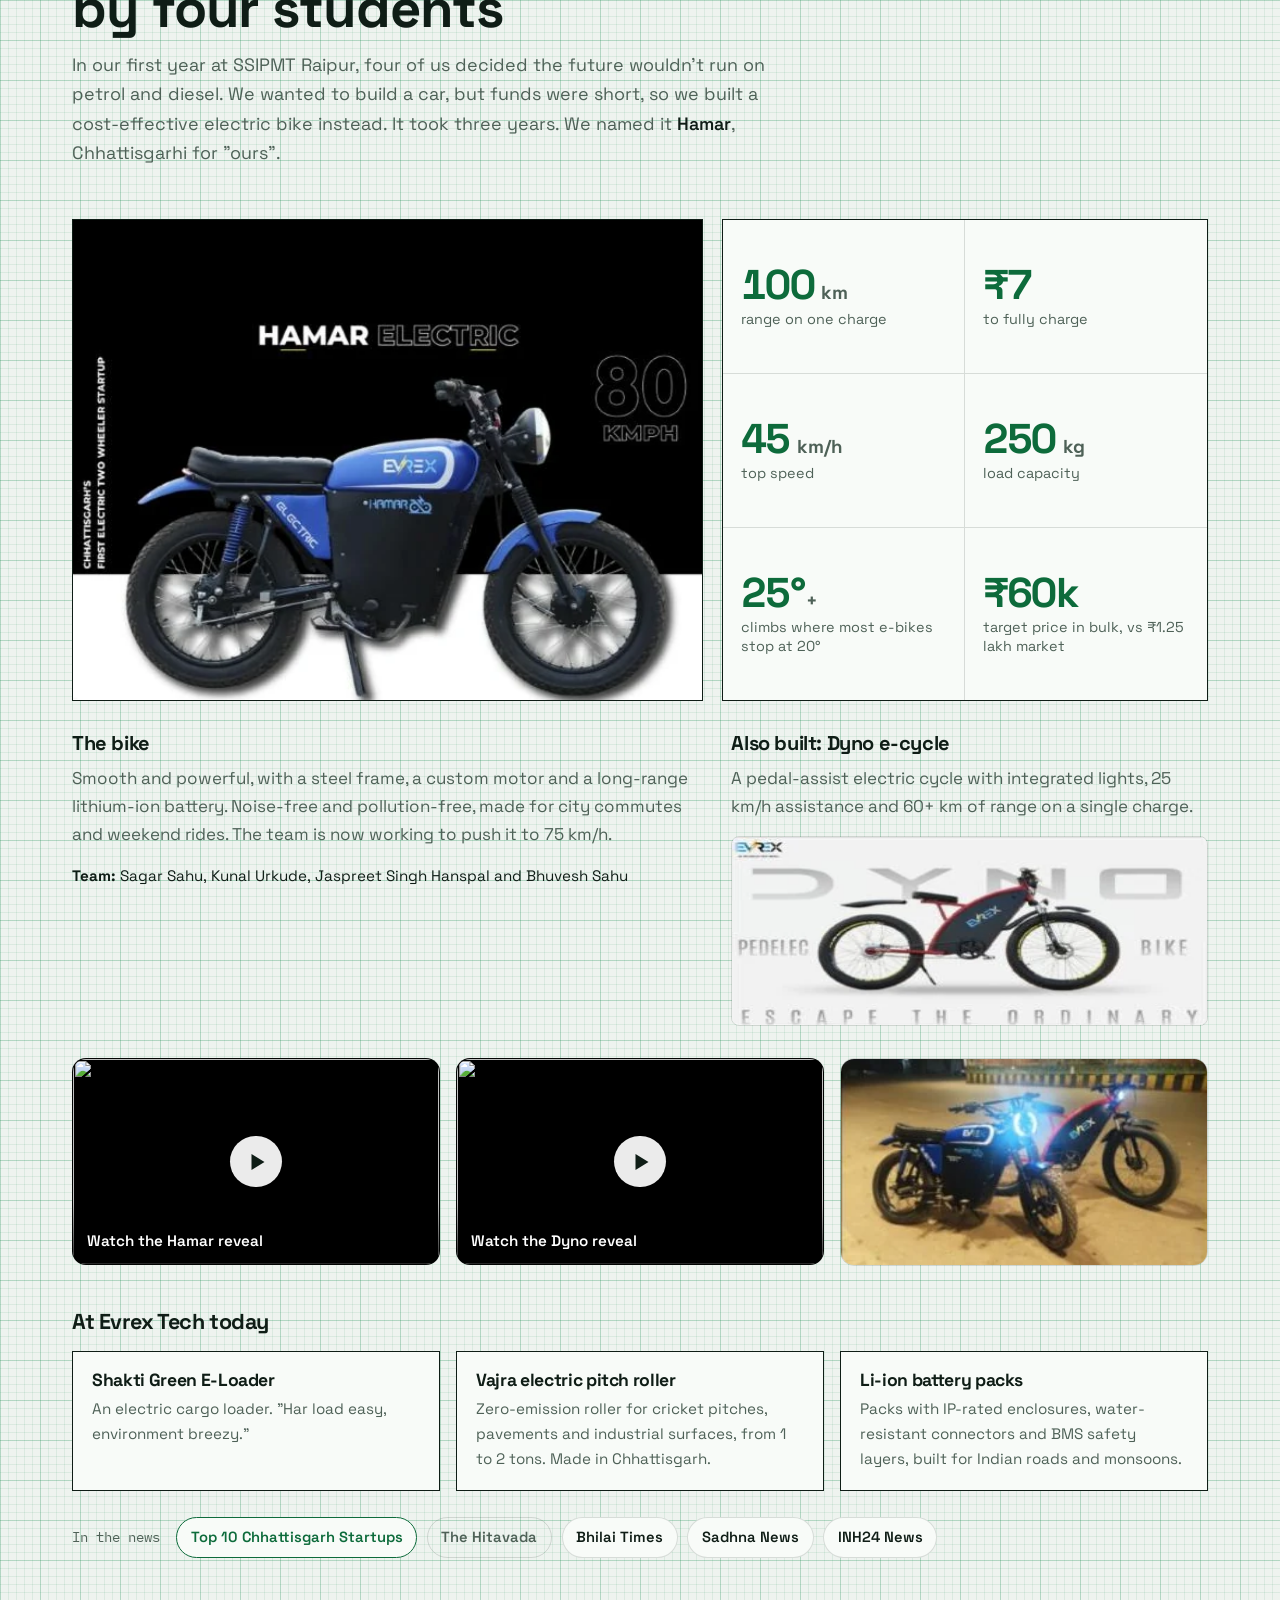
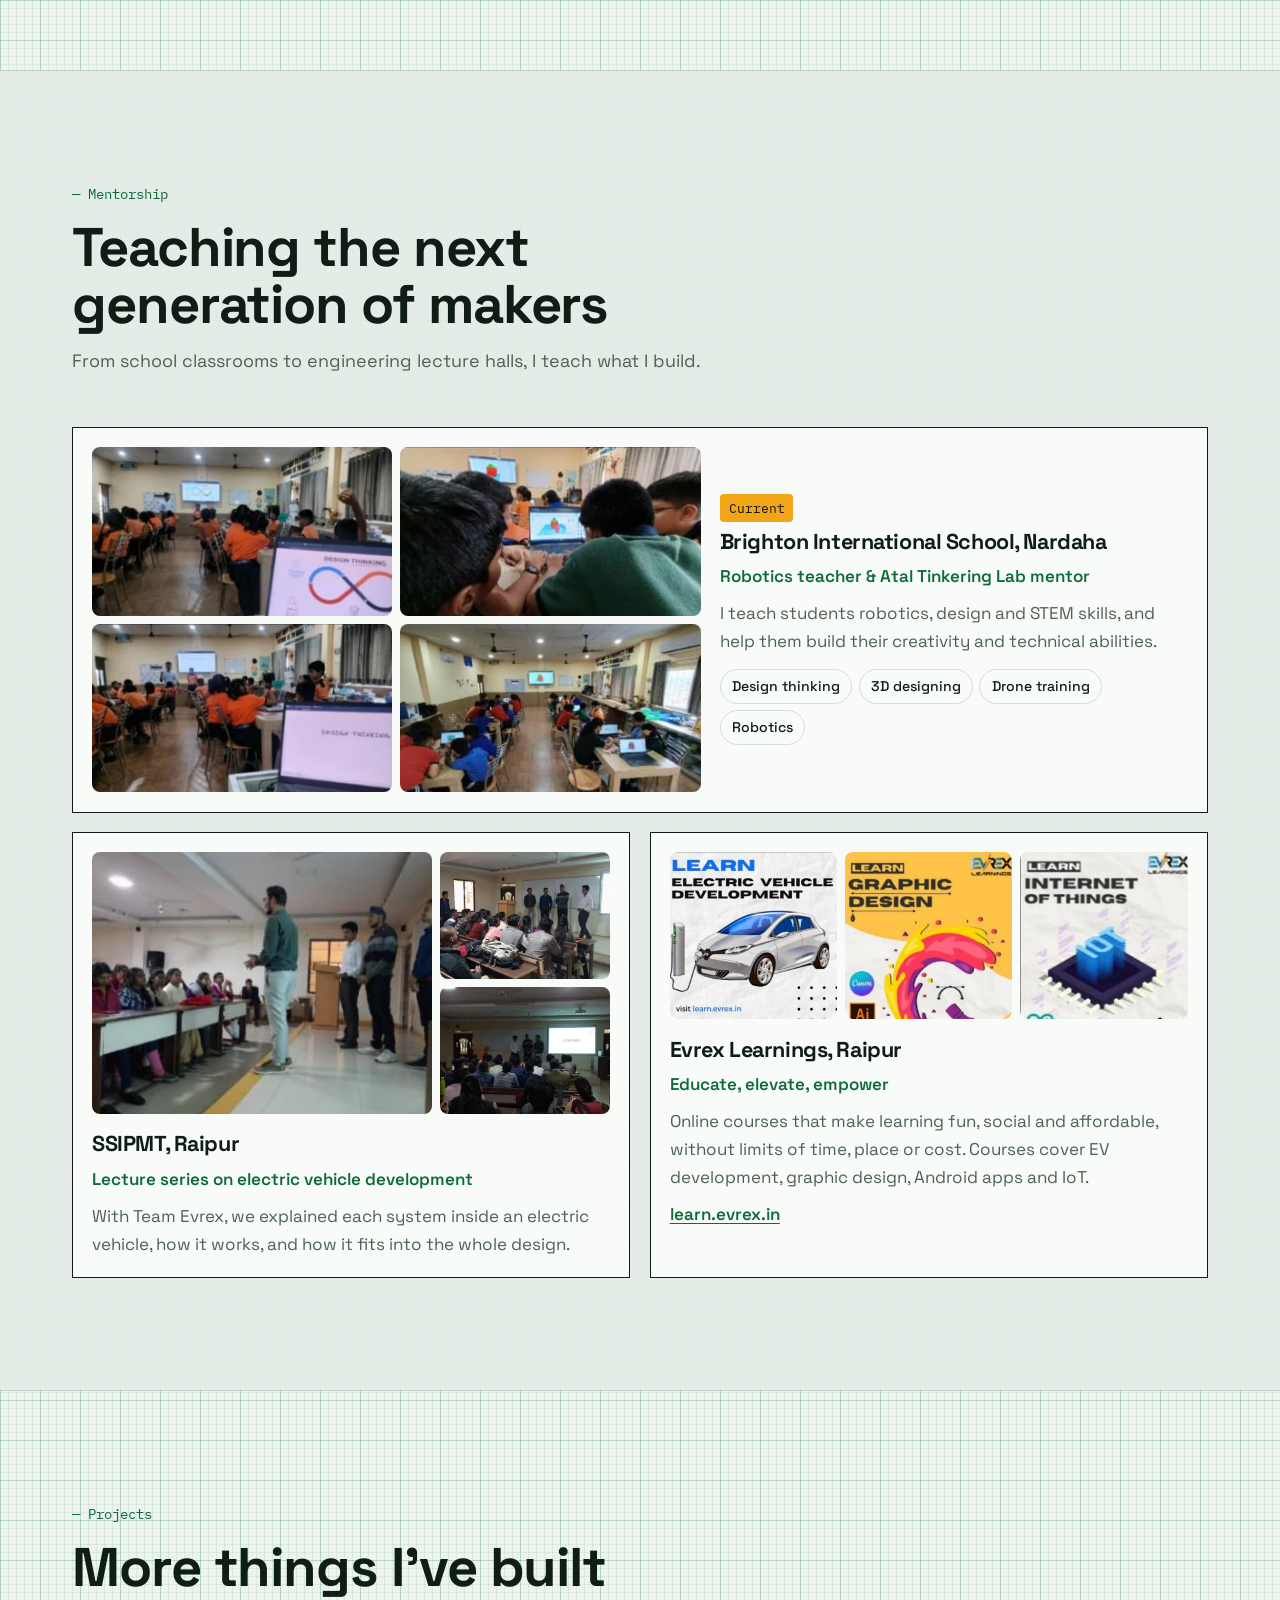
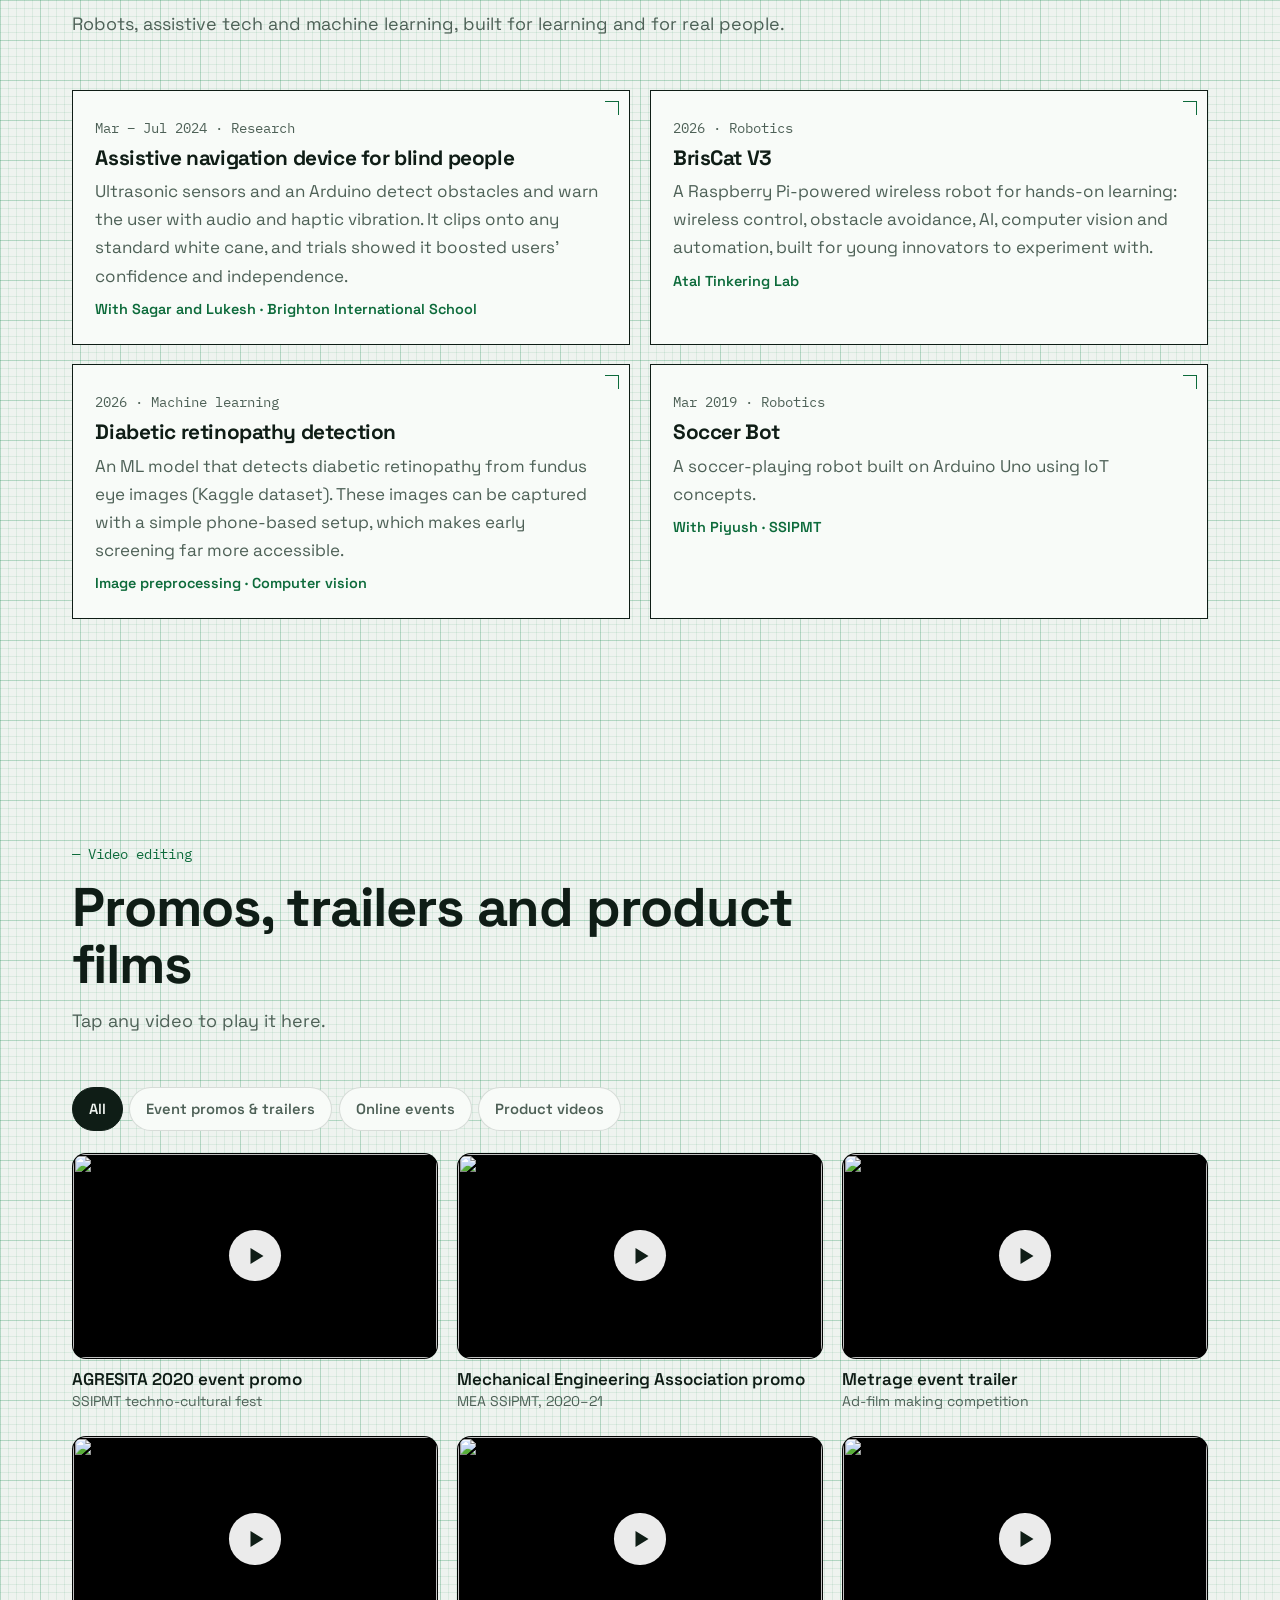
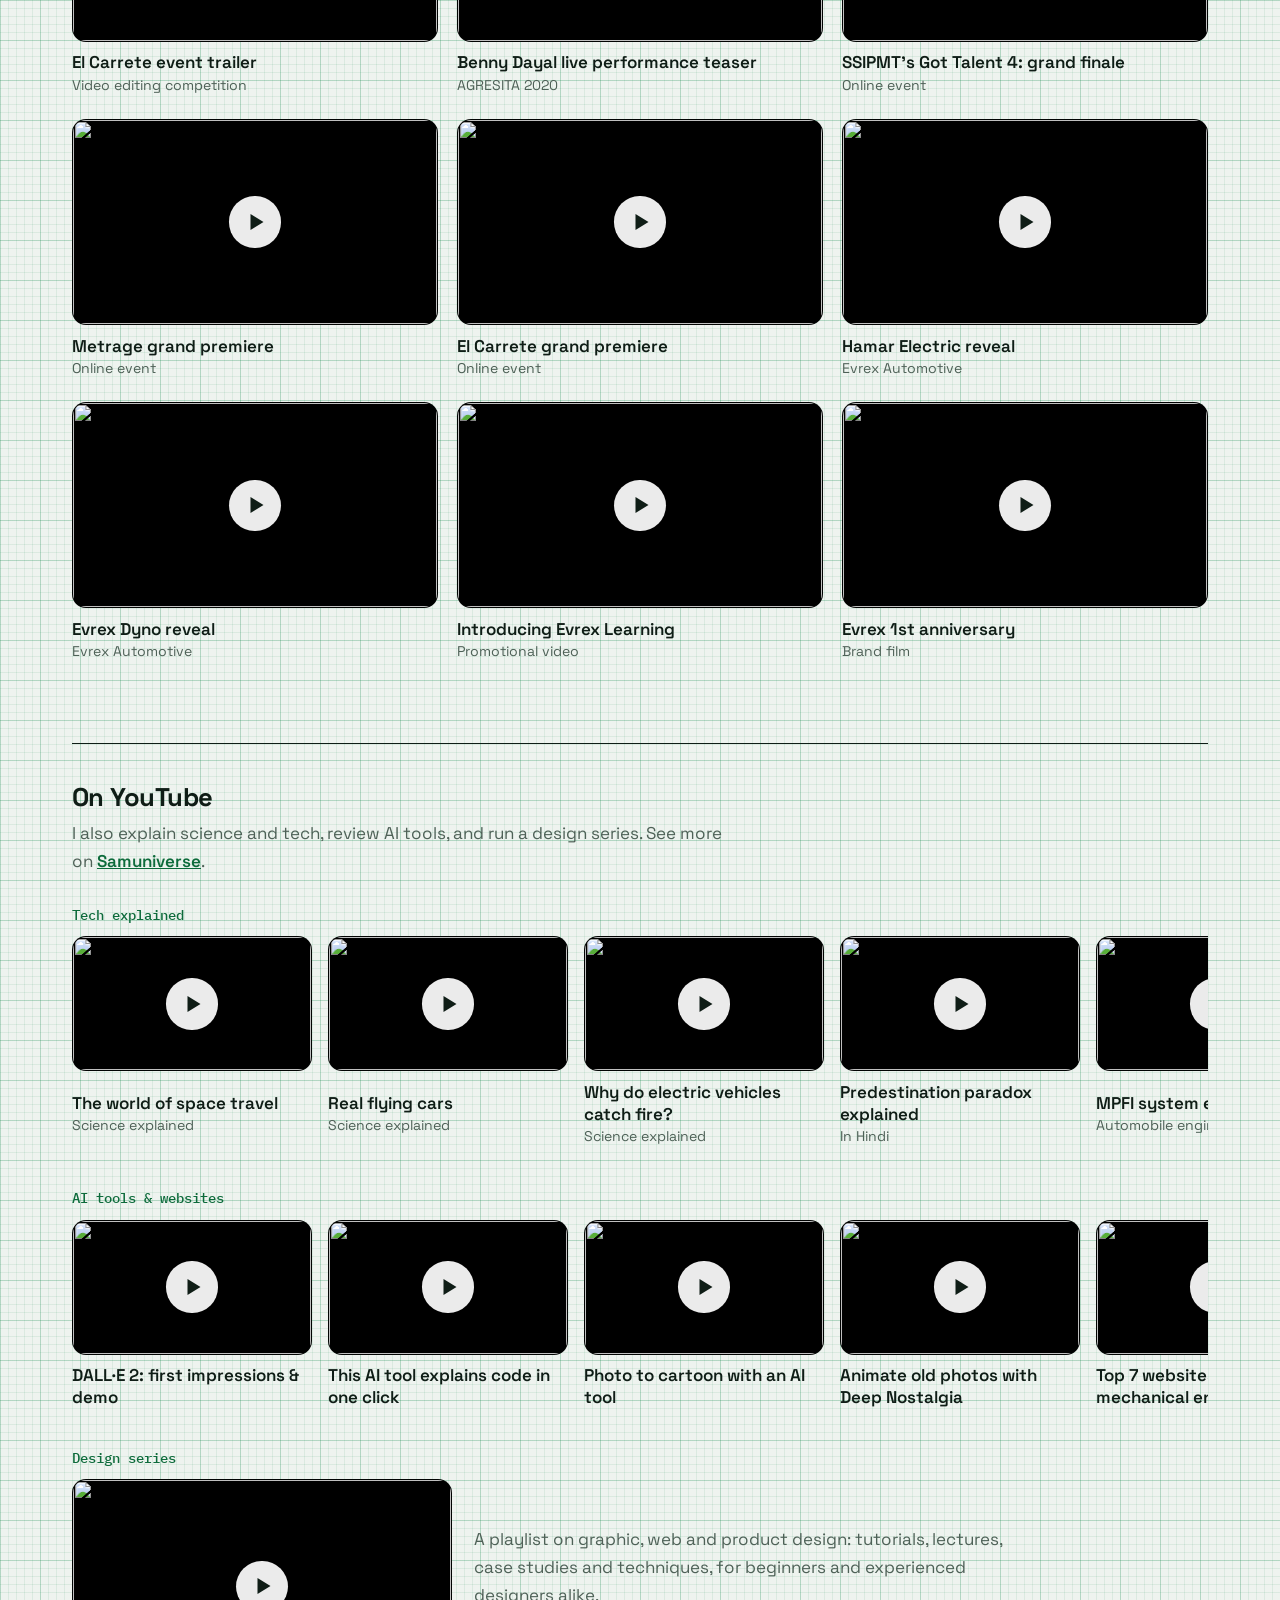
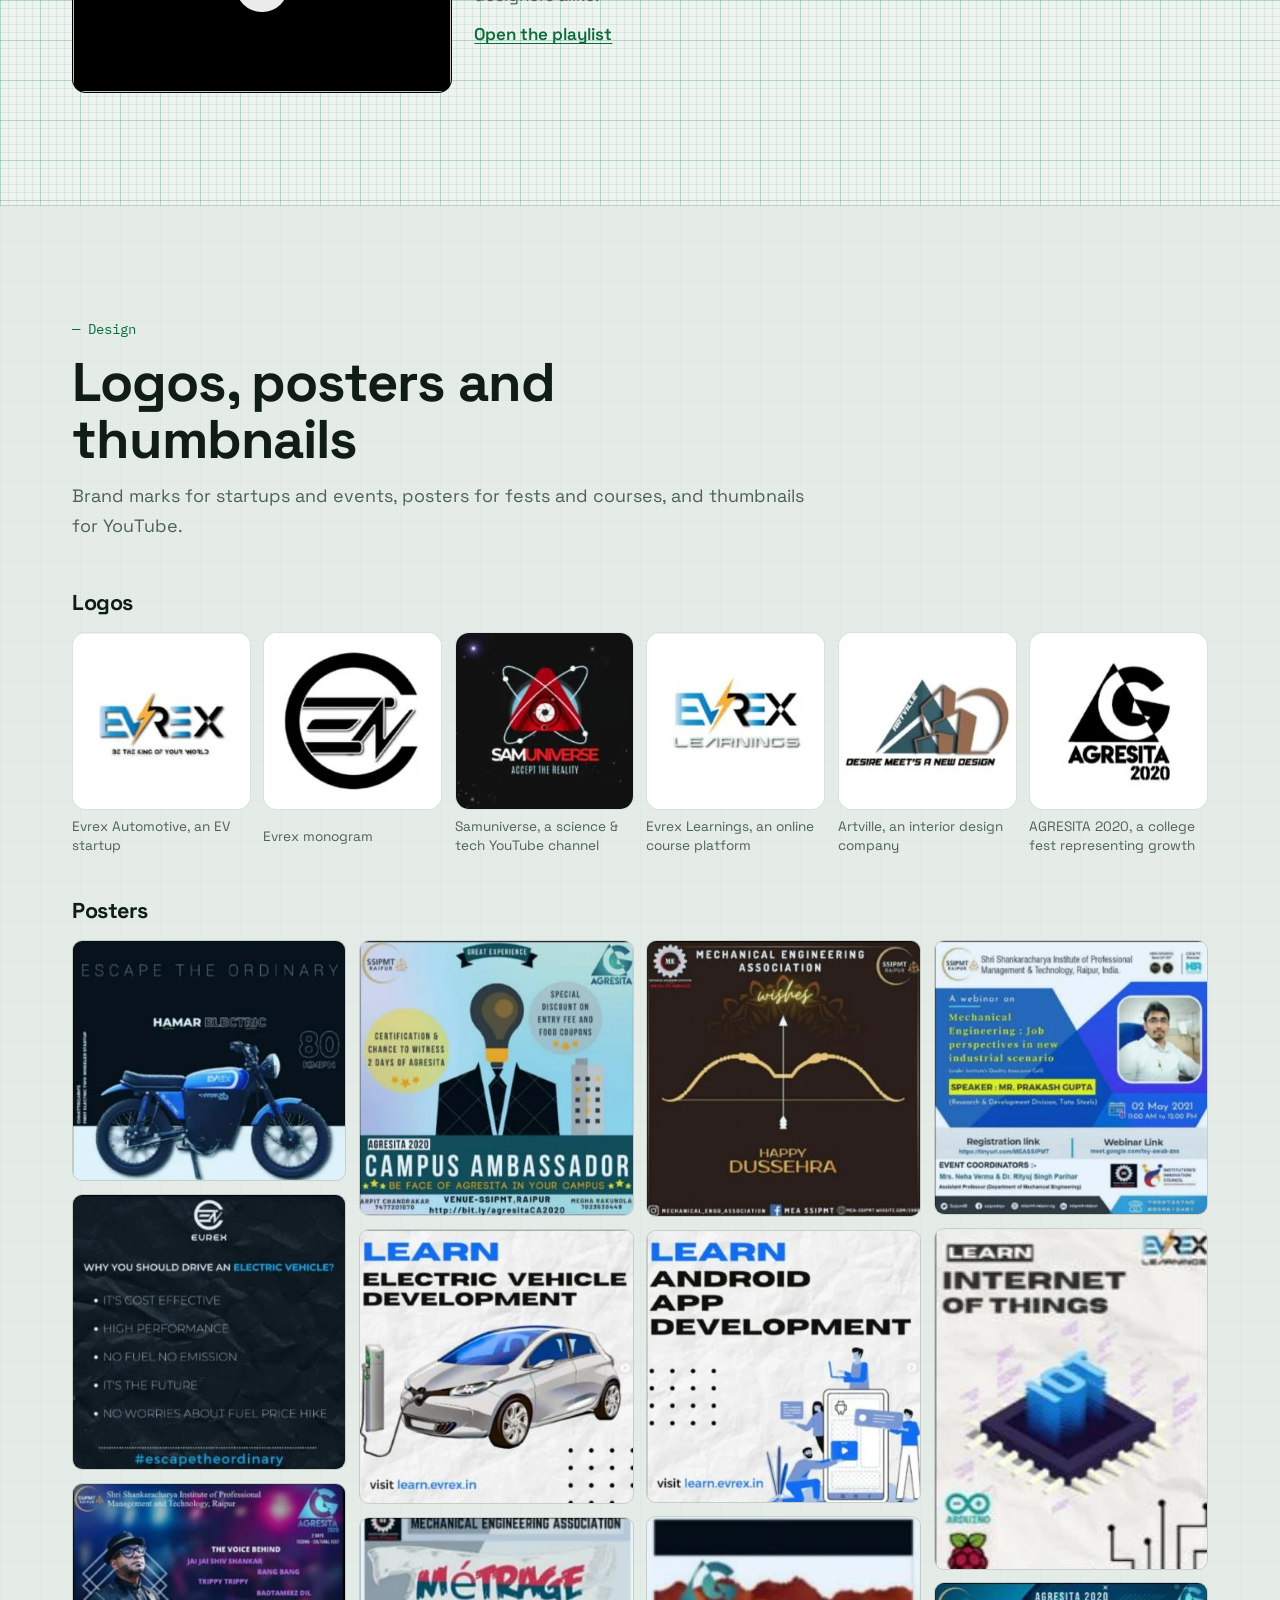
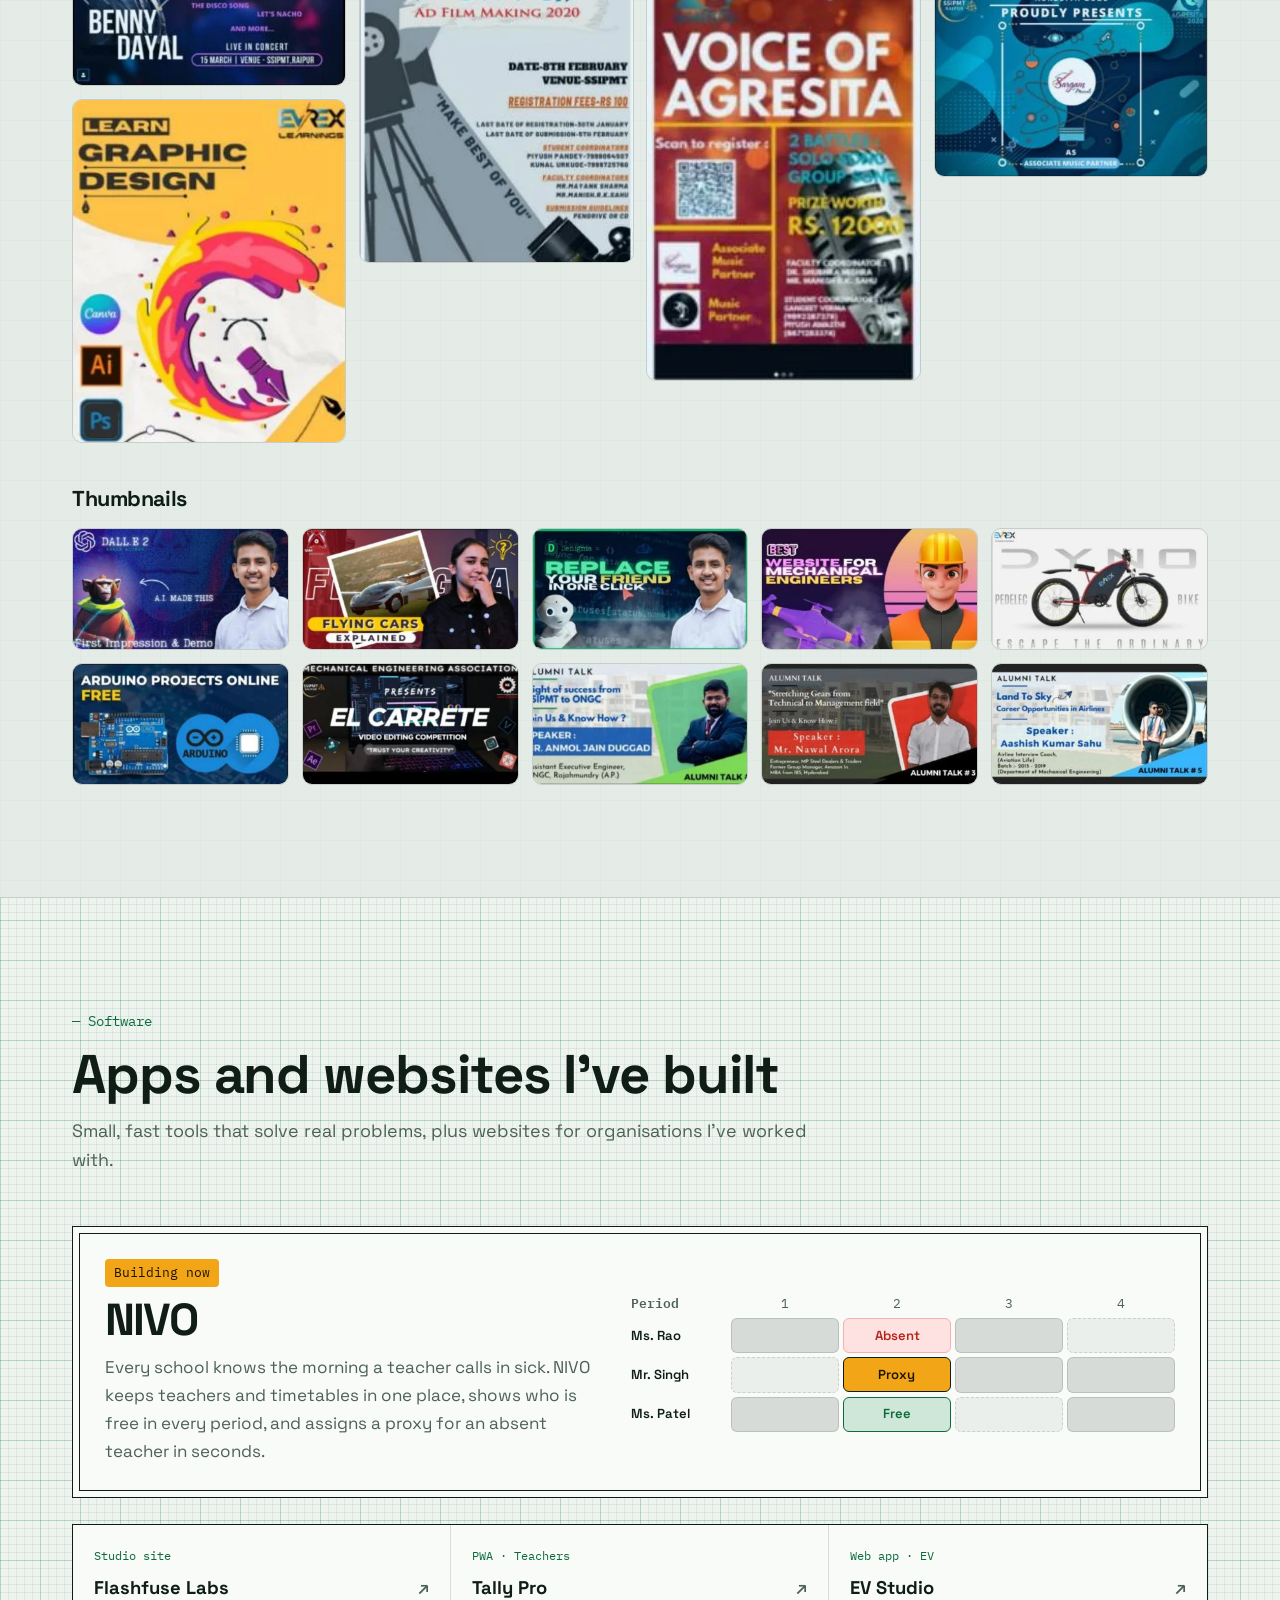
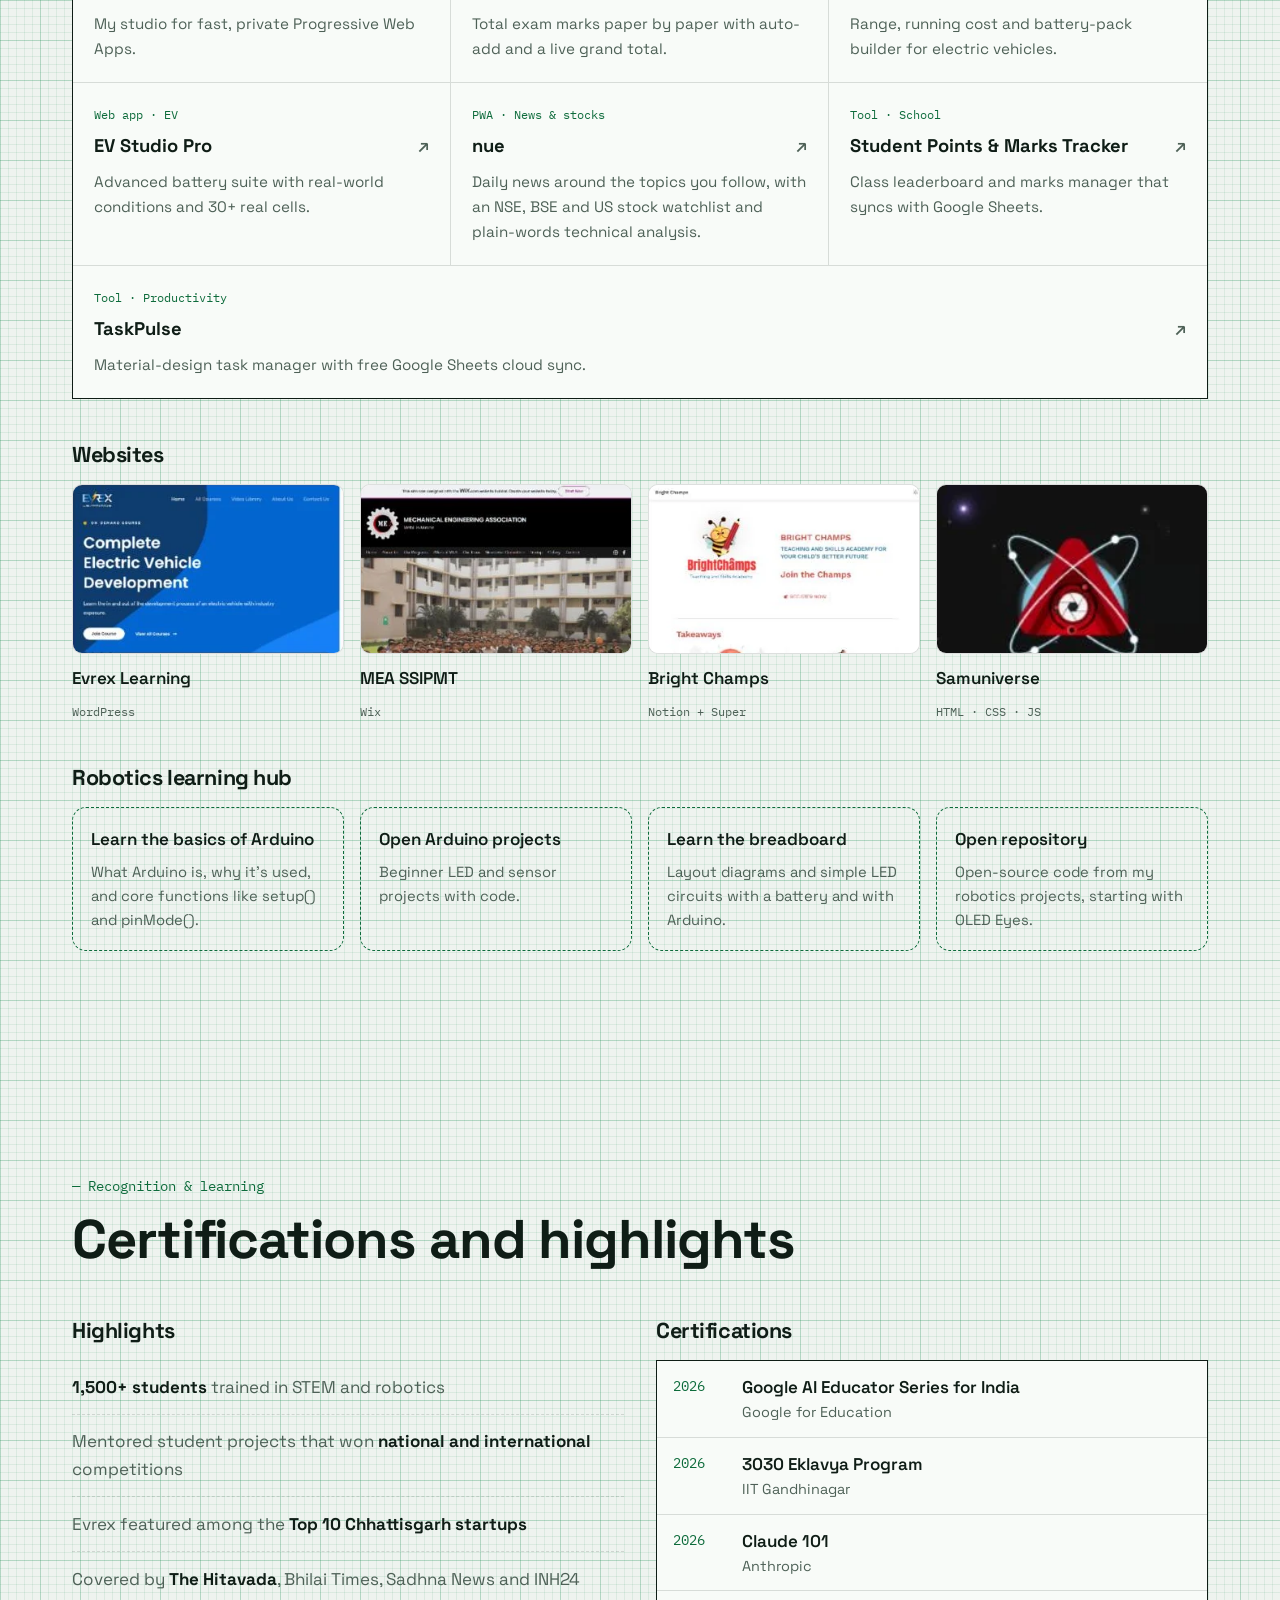
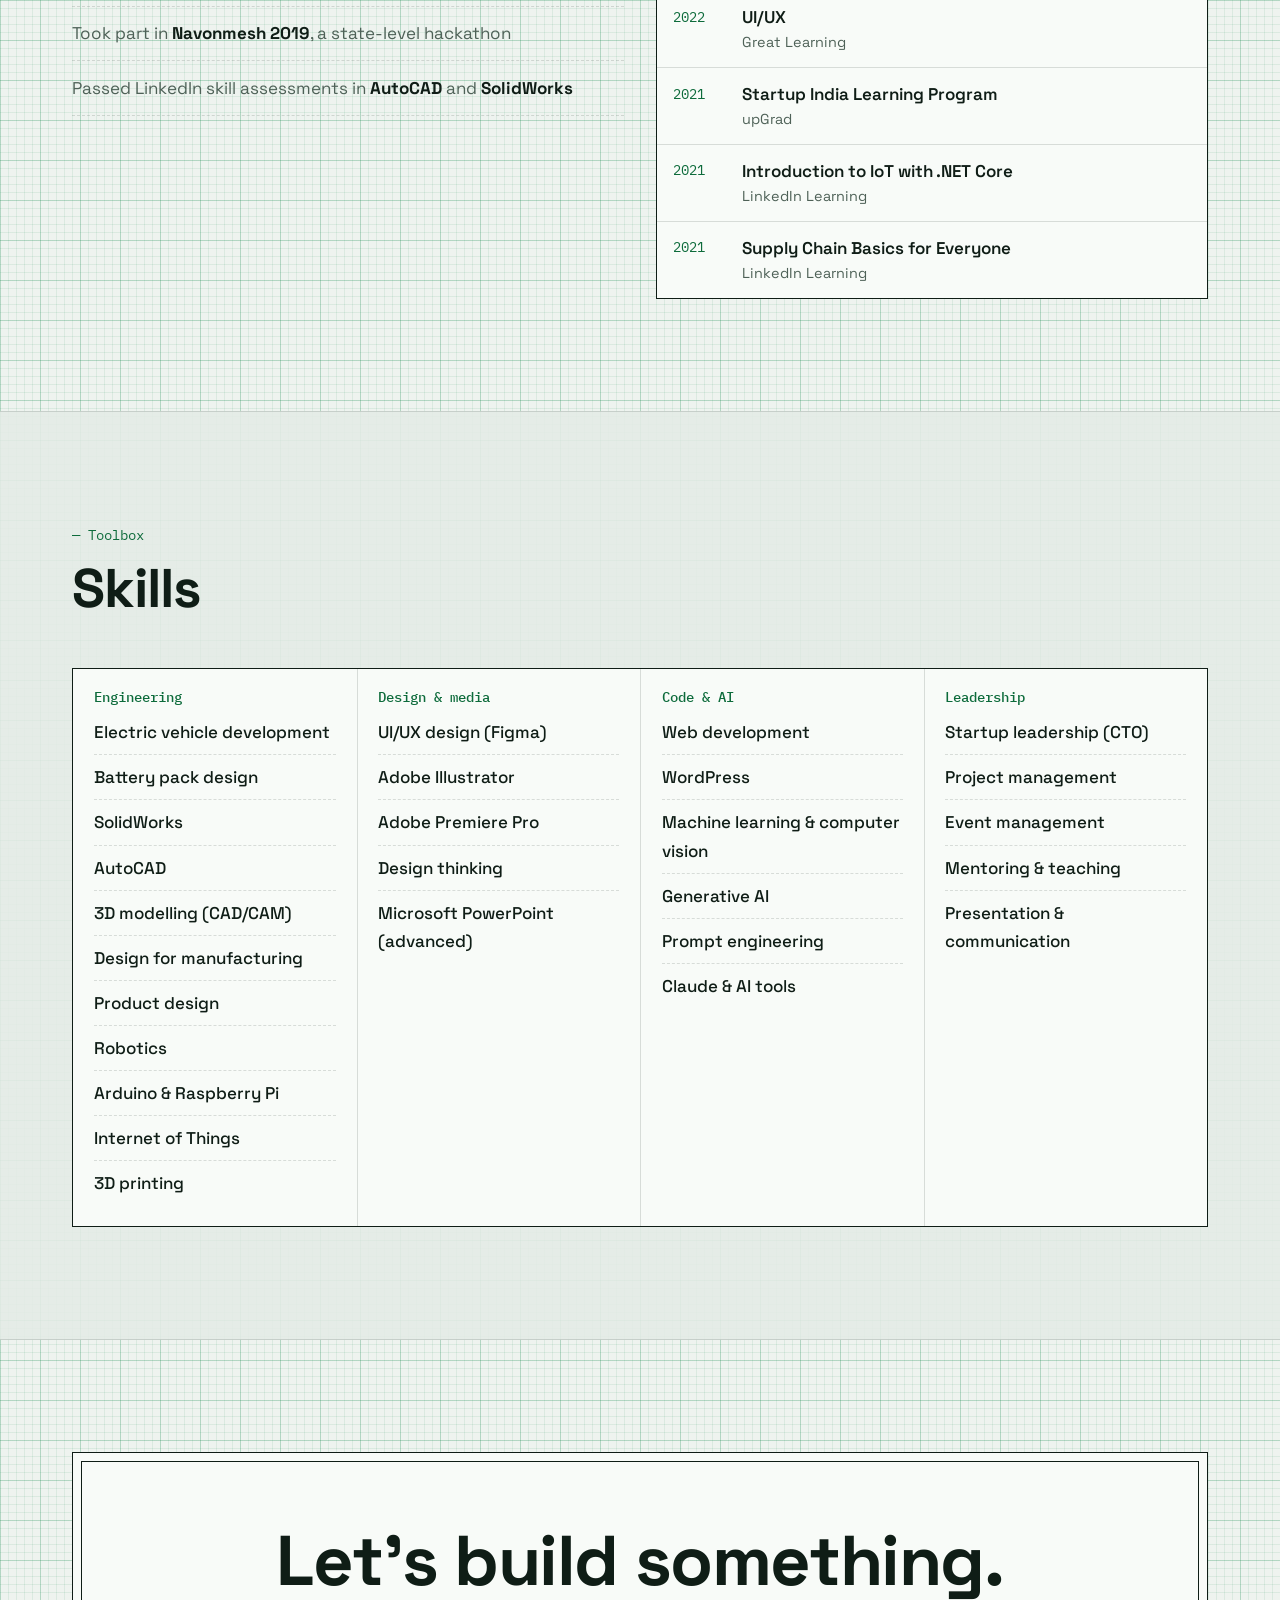
==== commit bc2ac258: "Add nue to apps; make the apps grid handle any number of tiles Co-Authored-By: Claude Sonnet 5.5 <no" ====
--- a/index.html
+++ b/index.html
@@ -23,7 +23,7 @@
   <link rel="preconnect" href="https://fonts.googleapis.com" />
   <link rel="preconnect" href="https://fonts.gstatic.com" crossorigin />
   <link href="https://fonts.googleapis.com/css2?family=Space+Grotesk:wght@400;500;600;700&family=IBM+Plex+Mono:wght@400;500&display=swap" rel="stylesheet" />
-  <link rel="stylesheet" href="css/style.css?v=2" />
+  <link rel="stylesheet" href="css/style.css?v=3" />
   <script>try{const t=localStorage.getItem("ku-theme");if(t)document.documentElement.dataset.theme=t}catch(e){}</script>
 
   <script type="application/ld+json">
--- a/css/style.css
+++ b/css/style.css
@@ -272,7 +272,9 @@
 .apps { display: grid; grid-template-columns: repeat(3, 1fr); gap: 0; border: 1.5px solid var(--ink); background: var(--card); }
 .app { display: grid; gap: .45rem; align-content: start; padding: 1.3rem; border-right: 1px solid var(--line); border-bottom: 1px solid var(--line); text-decoration: none; transition: background-color .25s var(--ease-out); }
 .app:nth-child(3n) { border-right: 0; }
-.app:nth-last-child(-n+3) { border-bottom: 0; }
+/* Last row: works for any number of apps (a lone last tile spans the full width). */
+.app:last-child:nth-child(3n+1) { grid-column: 1 / -1; border-right: 0; }
+.app:last-child, .app:nth-last-child(2):nth-child(3n+1), .app:nth-last-child(2):nth-child(3n+2), .app:nth-last-child(3):nth-child(3n+1) { border-bottom: 0; }
 .app__k { font-family: var(--mono); font-size: .78rem; color: var(--green-ink); }
 .app strong { font-size: 1.15rem; display: flex; justify-content: space-between; gap: .5rem; }
 .app strong::after { content: "↗"; color: var(--muted); font-weight: 500; transition: transform .3s var(--ease), color .2s; }
@@ -342,7 +344,8 @@
   .app:nth-child(3n) { border-right: 1px solid var(--line); }
   .app:nth-child(2n) { border-right: 0; }
   .app:nth-last-child(-n+3) { border-bottom: 1px solid var(--line); }
-  .app:nth-last-child(-n+2) { border-bottom: 0; }
+  .app:last-child:nth-child(odd) { grid-column: 1 / -1; }
+  .app:last-child, .app:nth-last-child(2):nth-child(odd) { border-bottom: 0; }
   .sites, .robo { grid-template-columns: 1fr 1fr; }
   .skills { grid-template-columns: 1fr 1fr; }
   .skillgrp:nth-child(3) { border-left: 0; }
